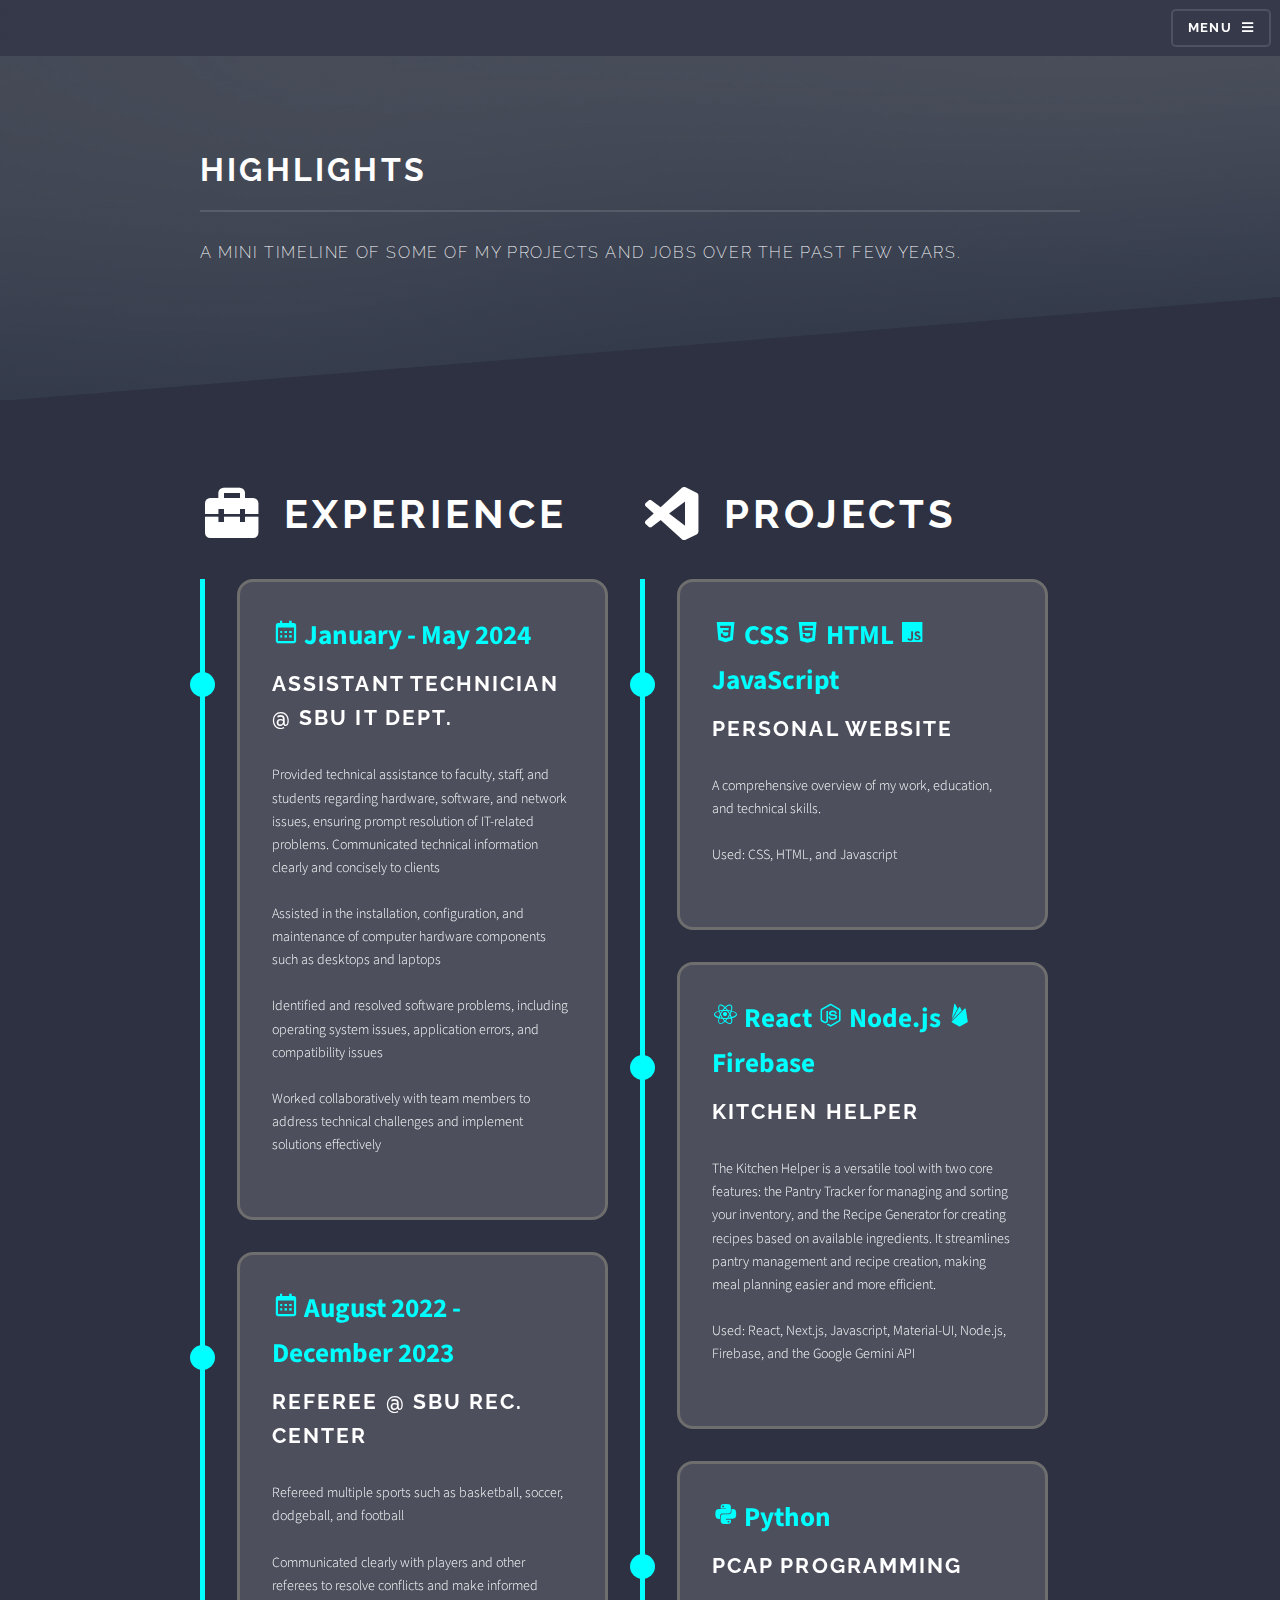
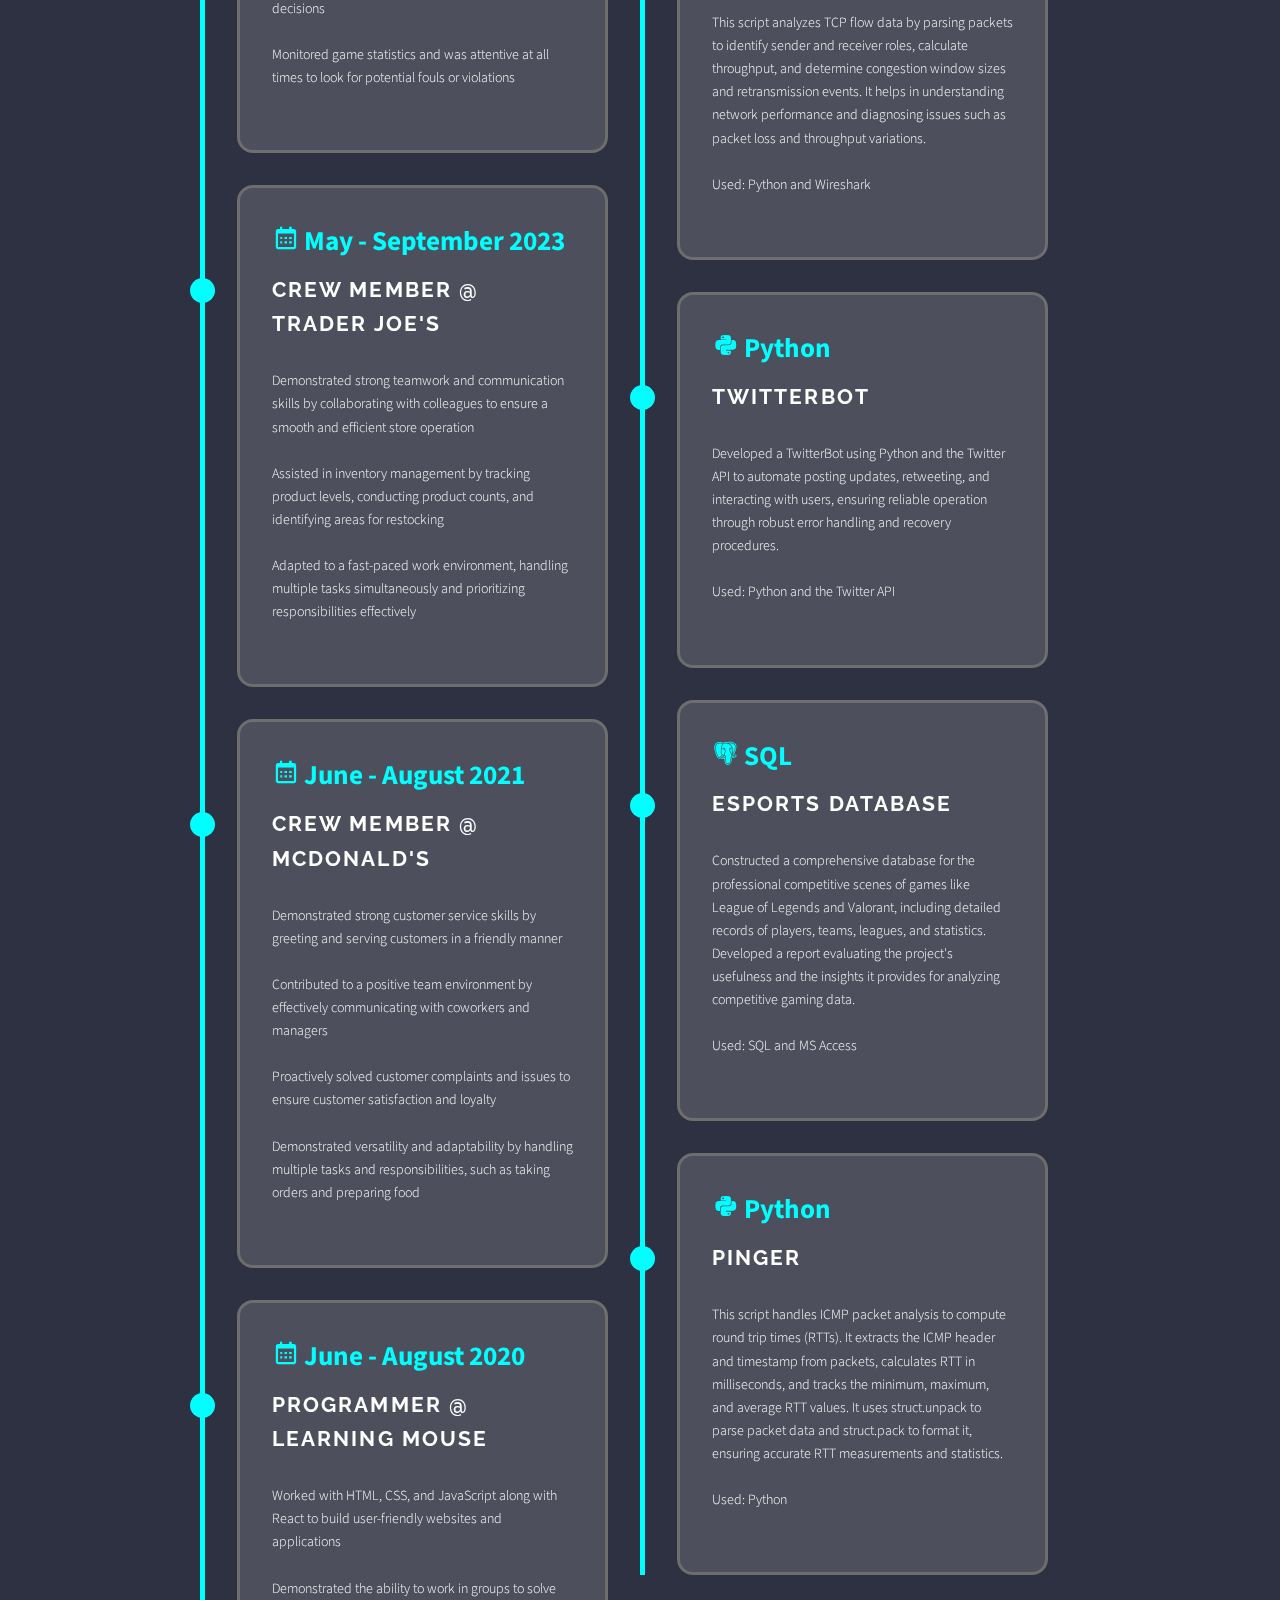
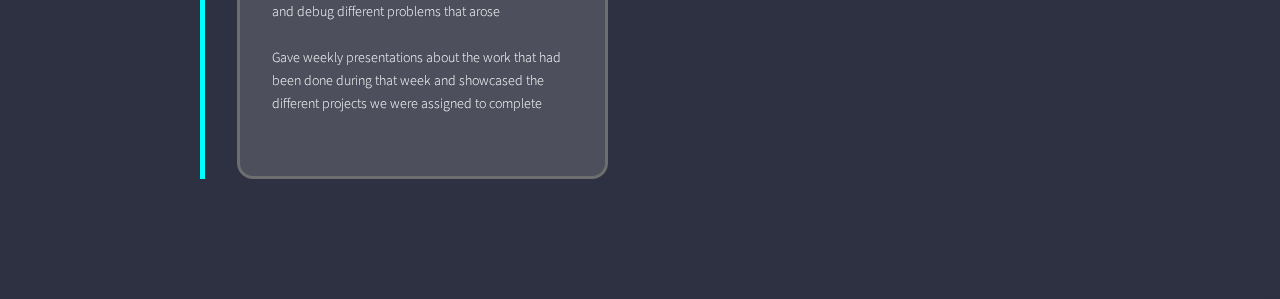
==== highlights.html @ bd6523e5 "first commit" ====
<!DOCTYPE HTML>

<html>
	<head>
		<title>Kevin Elshemy's Portfolio</title>
		<meta charset="utf-8" />
		<meta name="viewport" content="width=device-width, initial-scale=1, user-scalable=no" />
		<link rel="stylesheet" href="assets/css/main.css" />
		<link rel="stylesheet" href="https://unpkg.com/boxicons/css/boxicons.min.css">
		<noscript><link rel="stylesheet" href="assets/css/noscript.css" /></noscript>
	</head>
	<body class="is-preload">

		<!-- Page Wrapper -->
			<div id="page-wrapper">

				<!-- Header -->
					<header id="header">
						<nav>
							<a href="#menu">Menu</a>
						</nav>
					</header>

				<!-- Menu -->
					<nav id="menu">
						<div class="inner">
							<h2>Menu</h2>
							<ul class="links">
								<li><a href="index.html">Home</a></li>
								<li><a href="highlights.html">Highlights</a></li>
								<li><a href="skills.html">Skills</a></li>
							</ul>
							<a href="#" class="close">Close</a>
						</div>
					</nav>

				<!-- Wrapper -->
					<section id="wrapper">
						<header>
							<div class="inner">
								<h2>Highlights</h2>
								<p>A mini timeline of some of my projects and jobs over the past few years.</p>
							</div>
						</header>

						<!-- Content -->
							<div class="wrapper">
								<div class="inner">
									<div class = "timeline-row">
										<div class = "timeline-col">
											<h2 class = "heading">
												<i class = 'bx bxs-briefcase-alt-2'></i>
												Experience
											</h2>
											<div class = "timeline-box">
												<div class = "content-box">
													<div class = "date">
														<i class = 'bx bx-calendar'></i>
															January - May 2024
													</div>
													<h3>Assistant Technician @ SBU IT Dept.</h3>
													<p>Provided technical assistance to faculty, staff, and students regarding hardware, software, and network issues, ensuring prompt resolution of IT-related problems. Communicated technical information clearly and concisely to clients<br><br>
														Assisted in the installation, configuration, and maintenance of computer hardware components such as desktops and laptops<br><br>
														Identified and resolved software problems, including operating system issues, application errors, and compatibility issues<br><br>
														Worked collaboratively with team members to address technical challenges and implement solutions effectively<br>
													</p>
												</div>
												<div class = "content-box">
													<div class = "date">
														<i class = 'bx bx-calendar'></i>
															August 2022 - December 2023
													</div>
													<h3>Referee @ SBU Rec. Center</h3>
													<p>Refereed multiple sports such as basketball, soccer, dodgeball, and football<br><br>
														Communicated clearly with players and other referees to resolve conflicts and make informed decisions<br><br>
														Monitored game statistics and was attentive at all times to look for potential fouls or violations<br>
													</p>
												</div>
												<div class = "content-box">
													<div class = "date">
														<i class = 'bx bx-calendar'></i>
															May - September 2023
													</div>
													<h3>Crew Member @ Trader Joe's</h3>
													<p>Demonstrated strong teamwork and communication skills by collaborating with colleagues to ensure a smooth and efficient store operation<br><br>
														Assisted in inventory management by tracking product levels, conducting product counts, and identifying areas for restocking<br><br>
														Adapted to a fast-paced work environment, handling multiple tasks simultaneously and prioritizing responsibilities effectively<br>
													</p>
												</div>
												<div class = "content-box">
													<div class = "date">
														<i class = 'bx bx-calendar'></i>
															June - August 2021
													</div>
													<h3>Crew Member @ McDonald's</h3>
													<p>Demonstrated strong customer service skills by greeting and serving customers in a friendly manner<br><br>
														Contributed to a positive team environment by effectively communicating with coworkers and managers<br><br>
														Proactively solved customer complaints and issues to ensure customer satisfaction and loyalty<br><br>
														Demonstrated versatility and adaptability by handling multiple tasks and responsibilities, such as taking orders and preparing food<br>
													</p>
												</div>
												<div class = "content-box">
													<div class = "date">
														<i class = 'bx bx-calendar'></i>
															June - August 2020
													</div>
													<h3>Programmer @ Learning Mouse </h3>
													<p>Worked with HTML, CSS, and JavaScript along with React to build user-friendly websites and applications<br><br>
														Demonstrated the ability to work in groups to solve and debug different problems that arose<br><br>
														Gave weekly presentations about the work that had been done during that week and showcased the different projects we were assigned to complete <br>
													</p>
												</div>
											</div>
										</div>
										<div class = "timeline-col">
											<h2 class = "heading">
												<i class='bx bxl-visual-studio'></i>
												Projects
											</h2>
											<div class = "timeline-box">
												<div class = "content-box">
													<div class = "language">
														<i class='bx bxl-css3'></i>
															CSS
															<i class='bx bxl-html5' ></i>
															HTML
															<i class='bx bxl-javascript' ></i>
															JavaScript
													</div>
													<h3>Personal Website</h3>
													<p>
													A comprehensive overview of my work, education, and technical skills. <br><br>
														Used: CSS, HTML, and Javascript
													</p>
												</div>
												<div class = "content-box">
													<div class = "language">
														<i class='bx bxl-react' ></i>
															React
															<i class='bx bxl-nodejs' ></i>
															Node.js
															<i class='bx bxl-firebase' ></i>
															Firebase
													</div>
													<h3>Kitchen Helper</h3>
													<p>
														The Kitchen Helper is a versatile tool with two core features: the Pantry Tracker for managing and sorting your inventory, and the Recipe Generator for creating recipes based on available ingredients. It streamlines pantry management and recipe creation, making meal planning easier and more efficient. <br><br>
														Used: React, Next.js, Javascript, Material-UI, Node.js, Firebase, and the Google Gemini API
													</p>
												</div>
												<div class = "content-box">
													<div class = "language">
														<i class='bx bxl-python'></i>
														Python
													</div>
													<h3>PCAP Programming</h3>
													<p>
														This script analyzes TCP flow data by parsing packets to identify sender and receiver roles, calculate throughput, and determine congestion window sizes and retransmission events. It helps in understanding network performance and diagnosing issues such as packet loss and throughput variations. <br><br>
														Used: Python and Wireshark
													</p>
												</div>
												<div class = "content-box">
													<div class = "language">
														<i class='bx bxl-python'></i>
														Python
													</div>
													<h3>TwitterBot</h3>
													<p>
														Developed a TwitterBot using Python and the Twitter API to automate posting updates, retweeting, and interacting with users, ensuring reliable operation through robust error handling and recovery procedures. <br><br>
														Used: Python and the Twitter API
													</p>
												</div>
												<div class = "content-box">
													<div class = "language">
														<i class='bx bxl-postgresql'></i>
															SQL
													</div>
													<h3>eSports Database</h3>
													<p>
														Constructed a comprehensive database for the professional competitive scenes of games like League of Legends and Valorant, including detailed records of players, teams, leagues, and statistics. Developed a report evaluating the project's usefulness and the insights it provides for analyzing competitive gaming data.<br><br>
														Used: SQL and MS Access
													</p>
												</div>
												<div class = "content-box">
													<div class = "language">
														<i class='bx bxl-python'></i>
															Python
													</div>
													<h3>Pinger</h3>
													<p>
														This script handles ICMP packet analysis to compute round trip times (RTTs). It extracts the ICMP header and timestamp from packets, calculates RTT in milliseconds, and tracks the minimum, maximum, and average RTT values. It uses struct.unpack to parse packet data and struct.pack to format it, ensuring accurate RTT measurements and statistics.<br><br>
														Used: Python 
													</p>
												</div>
											</div>
										</div>
									</div>

		<!-- Scripts -->
			<script src="assets/js/jquery.min.js"></script>
			<script src="assets/js/jquery.scrollex.min.js"></script>
			<script src="assets/js/browser.min.js"></script>
			<script src="assets/js/breakpoints.min.js"></script>
			<script src="assets/js/util.js"></script>
			<script src="assets/js/main.js"></script>

	</body>
</html>
---- assets/css/main.css ----
@import url(fontawesome-all.min.css);
@import url("https://fonts.googleapis.com/css?family=Raleway:200,700|Source+Sans+Pro:300,600,300italic,600italic");

html, body, div, span, applet, object,
iframe, h1, h2, h3, h4, h5, h6, p, blockquote,
pre, a, abbr, acronym, address, big, cite,
code, del, dfn, em, img, ins, kbd, q, s, samp,
small, strike, strong, sub, sup, tt, var, b,
u, i, center, dl, dt, dd, ol, ul, li, fieldset,
form, label, legend, table, caption, tbody,
tfoot, thead, tr, th, td, article, aside,
canvas, details, embed, figure, figcaption,
footer, header, hgroup, menu, nav, output, ruby,
section, summary, time, mark, audio, video {
	margin: 0;
	padding: 0;
	border: 0;
	font-size: 100%;
	font: inherit;
	vertical-align: baseline;}

article, aside, details, figcaption, figure,
footer, header, hgroup, menu, nav, section {
	display: block;}

body {
	line-height: 1;
}

        /* Basic styling for the page */
        body {
            font-family: Arial, sans-serif;
            margin: 0;
            padding: 0;
            background-color: #f0f0f0;
        }
    
        #header {
            padding: 20px;
            background-color: #333;
            color: #fff;
            text-align: center;
        }
    
        /* Skill circle container */
        .skill-container {
            display: flex;
            justify-content: center;
            align-items: center;
            flex-wrap: wrap;
            padding: 20px;
        }
    
        /* Skill circle */
        .skill {
            position: relative;
            width: 200px;
            height: 200px;
            border-radius: 50%;
            background-color: #fff; 
            box-shadow: 0 4px 8px rgba(0, 0, 0, 0.1);
            margin: 20px;
            text-align: center;
            cursor: pointer;
            overflow: hidden; 
            transition: transform 0.3s ease, box-shadow 0.3s ease;
            z-index: 2;
        }
    
        /* Image in the middle of the circle */
        .skill img {
            width: 100px;
            height: 100px;
            margin-top: 40px;
            border-radius: 50%;
            transition: transform 0.3s ease;
            z-index: 3;
            position: relative;
        }
    
        /* Skill name below the image */
        .skill-name {
            position: absolute;
            bottom: 10px;
            left: 50%;
            transform: translateX(-50%);
            font-size: 18px;
            font-weight: bold;
            color: #333;
            z-index: 3; 
        }
    
        /* Progress bar around the circle */
        .skill::before {
            content: '';
            position: absolute;
            top: 0;
            left: 0;
            width: 100%;
            height: 100%;
            border-radius: 50%;
            border: 5px solid transparent;
            box-sizing: border-box;
            transition: border-color 0.3s ease, border-width 0.3s ease;
            z-index: 1;
            background: conic-gradient(
                transparent 0%,
                transparent 100%
            );
        }
    
        /* On hover, animate the proficiency level and breathing effect */
        .skill:hover {
            transform: scale(1.1);
            box-shadow: 0 8px 16px rgba(0, 0, 0, 0.2);
            animation: breathe 1.5s infinite;
        }
    
        /* Breathing animation */
        @keyframes breathe {
            0% {
                transform: scale(1.1);
            }
            50% {
                transform: scale(1.05);
            }
            100% {
                transform: scale(1.1);
            }
        }
    
        /* On hover, animate the proficiency level */
        .skill:hover::before {
            animation: progressAnimation 2s forwards;
        }
    
        /* Progress bar animation */
        @keyframes progressAnimation {
            from {
                border-width: 5px;
                background: conic-gradient(
                    transparent 0%,
                    transparent 0%
                );
            }
            to {
                border-width: 5px;
                background: inherit;
            }
        }
    
        /* Progress bar levels */
        .skill[data-level="70"]::before {
            border-color: #ff4500;
        }
    
        .skill[data-level="80"]::before {
            border-color: #00bfff;
        }
    
        .skill[data-level="90"]::before {
            border-color: #ffd700;
        }

        /* Ensure heading starts on a new line */
        h3.major {
            display: block;
            margin-top: 40px; /* Adjust spacing as needed */
            margin-bottom: 20px;
        }

.timeline-row{
	display: grid;
	grid-template-columns: repeat(auto-fit, minmax(300px, 1fr));
}
.heading {
	font-size: 2.5rem;
	margin: 2rem 0;
	display: flex;
	align-items: center;
	gap: 1rem;
}
.heading i {
	font-size: 4rem;
}
.content-box {
	display: flex;
	flex-direction: column;
	gap: 0.5rem;
	padding: 2rem;
	margin: 0 2rem;
	background-color: rgba(255, 255, 255, 0.15);
	backdrop-filter: blur(20px);
	border: 3px solid rgb(110, 110, 110);
	border-radius: 1rem;
	font-size: 14px;
	transition: 0.4s ease;
	cursor: pointer;
}
.content-box:hover {
	box-shadow: 0 0 25px rgb(0, 255, 255);
	border: 3px solid rgb(0, 255, 255);
}
.timeline-box {
	display: flex;
	flex-direction: column;
	gap: 2rem;
	border-left: 5px solid rgb(0, 255, 255);
}
.content-box h3 {
	font-size: 1.3rem;
}
.date {
	font-size: 1.7rem;
	color: rgb(0, 255, 255);
	font-weight: 700;
}
.content-box:before {
	position: absolute;
	content: '';
	width: 25px;
	height: 25px;
	background-color: rgb(0, 255, 255);
	border-radius: 50%;
	left: -50px;
	top: 90px;
}
.language {
	font-size: 1.7rem;
	color: rgb(0, 255, 255);
	font-weight: 700;
}

/* General styling for the article */
.hover-effect-article {
	position: relative;
	padding: 15px;
	border-radius: 12px;
	overflow: hidden;
	background-color: #333; /* Adjust based on your design */
	transition: background-color 0.3s ease-in-out;
  }
  
  /* Glow effect */
  .hover-effect-article::before {
	content: "";
	position: absolute;
	top: -2px;
	left: -2px;
	width: calc(100% + 4px);
	height: calc(100% + 4px);
	background: linear-gradient(
	  45deg,
	  #FF0000, #FF7300, #FFFB00, #48FF00,
	  #00FFD5, #002BFF, #FF00C8, #FF0000
	);
	background-size: 600%;
	filter: blur(8px);
	z-index: -1;
	opacity: 0;
	transition: opacity 0.3s ease-in-out;
	border-radius: 12px;
	animation: glowing 20s linear infinite;
  }
  
  @keyframes glowing {
	0% {background-position: 0 0;}
	50% {background-position: 400% 0;}
	100% {background-position: 0 0;}
  }
  
  /* Hover effect */
  .hover-effect-article:hover::before {
	opacity: 1;
  }
  
  .hover-effect-article:hover {
	background-color: #222; /* Optional: change background on hover */
  }
  

ol, ul {
	list-style: none;
}

blockquote, q {
	quotes: none;
}

	blockquote:before, blockquote:after, q:before, q:after {
		content: '';
		content: none;
	}

table {
	border-collapse: collapse;
	border-spacing: 0;
}

body {
	-webkit-text-size-adjust: none;
}

mark {
	background-color: transparent;
	color: inherit;
}

input::-moz-focus-inner {
	border: 0;
	padding: 0;
}

input, select, textarea {
	-moz-appearance: none;
	-webkit-appearance: none;
	-ms-appearance: none;
	appearance: none;
}

/* Basic */

	@-ms-viewport {
		width: device-width;
	}

	body {
		-ms-overflow-style: scrollbar;
	}

	@media screen and (max-width: 480px) {

		html, body {
			min-width: 320px;
		}

	}

	html {
		box-sizing: border-box;
	}

	*, *:before, *:after {
		box-sizing: inherit;
	}

	body {
		background-color: #2e3141;
		background-image: linear-gradient(to top, rgba(46, 49, 65, 0.8), rgba(46, 49, 65, 0.8)), url("../../images/bg.jpg");
		background-size: auto,
 cover;
		background-attachment: fixed,
 fixed;
		background-position: center,
 center;
	}

		body.is-preload *, body.is-preload *:before, body.is-preload *:after {
			-moz-animation: none !important;
			-webkit-animation: none !important;
			-ms-animation: none !important;
			animation: none !important;
			-moz-transition: none !important;
			-webkit-transition: none !important;
			-ms-transition: none !important;
			transition: none !important;
		}

/* Type */

	body, input, select, textarea {
		color: #ffffff;
		font-family: "Source Sans Pro", Helvetica, sans-serif;
		font-size: 16.5pt;
		font-weight: 300;
		line-height: 1.65;
	}

		@media screen and (max-width: 1680px) {

			body, input, select, textarea {
				font-size: 13pt;
			}

		}

		@media screen and (max-width: 1280px) {

			body, input, select, textarea {
				font-size: 12pt;
			}

		}

		@media screen and (max-width: 980px) {

			body, input, select, textarea {
				font-size: 12pt;
			}

		}

		@media screen and (max-width: 736px) {

			body, input, select, textarea {
				font-size: 12pt;
			}

		}

		@media screen and (max-width: 480px) {

			body, input, select, textarea {
				font-size: 12pt;
			}

		}

	a {
		-moz-transition: color 0.2s ease-in-out, border-bottom-color 0.2s ease-in-out;
		-webkit-transition: color 0.2s ease-in-out, border-bottom-color 0.2s ease-in-out;
		-ms-transition: color 0.2s ease-in-out, border-bottom-color 0.2s ease-in-out;
		transition: color 0.2s ease-in-out, border-bottom-color 0.2s ease-in-out;
		border-bottom: dotted 1px rgba(255, 255, 255, 0.35);
		color: #ffffff;
		text-decoration: none;
	}

		a:hover {
			border-bottom-color: transparent;
			color: #ffffff !important;
		}

		a.special:not(.button) {
			text-decoration: none;
			border-bottom: 0;
			display: block;
			font-family: Raleway, Helvetica, sans-serif;
			font-size: 0.8em;
			font-weight: 700;
			letter-spacing: 0.1em;
			margin: 0 0 2em 0;
			text-transform: uppercase;
		}

			a.special:not(.button):before {
				-moz-osx-font-smoothing: grayscale;
				-webkit-font-smoothing: antialiased;
				display: inline-block;
				font-style: normal;
				font-variant: normal;
				text-rendering: auto;
				line-height: 1;
				text-transform: none !important;
				font-family: 'Font Awesome 5 Free';
				font-weight: 900;
			}

			a.special:not(.button):before {
				-moz-transition: background-color 0.2s ease-in-out;
				-webkit-transition: background-color 0.2s ease-in-out;
				-ms-transition: background-color 0.2s ease-in-out;
				transition: background-color 0.2s ease-in-out;
				border-radius: 100%;
				border: solid 2px rgba(255, 255, 255, 0.125);
				content: '\f105';
				display: inline-block;
				font-size: 1.25em;
				height: 2em;
				line-height: 1.75em;
				margin-right: 0.85em;
				text-align: center;
				text-indent: 0.15em;
				vertical-align: middle;
				width: 2em;
			}

			a.special:not(.button):hover:before {
				background-color: rgba(255, 255, 255, 0.025);
			}

			a.special:not(.button):active:before {
				background-color: rgba(255, 255, 255, 0.075);
			}

	strong, b {
		color: #ffffff;
		font-weight: 600;
	}

	em, i {
		font-style: italic;
	}

	p {
		margin: 0 0 2em 0;
	}

	h1, h2, h3, h4, h5, h6 {
		color: #ffffff;
		font-family: Raleway, Helvetica, sans-serif;
		font-weight: 700;
		letter-spacing: 0.1em;
		margin: 0 0 1em 0;
		text-transform: uppercase;
	}

		h1 a, h2 a, h3 a, h4 a, h5 a, h6 a {
			color: inherit;
			text-decoration: none;
			border-bottom: 0;
		}

		h1 span, h2 span, h3 span, h4 span, h5 span, h6 span {
			font-weight: 200;
		}

		h1.major, h2.major, h3.major, h4.major, h5.major, h6.major {
			padding-bottom: 1em;
			border-bottom: solid 2px rgba(255, 255, 255, 0.125);
		}

	h2 {
		font-size: 1.2em;
	}

	h3 {
		font-size: 0.9em;
	}

	h4 {
		font-size: 0.7em;
	}

	h5 {
		font-size: 0.7em;
	}

	h6 {
		font-size: 0.7em;
	}

	@media screen and (max-width: 736px) {

		h2 {
			font-size: 1em;
		}

		h3 {
			font-size: 0.8em;
		}

	}

	sub {
		font-size: 0.8em;
		position: relative;
		top: 0.5em;
	}

	sup {
		font-size: 0.8em;
		position: relative;
		top: -0.5em;
	}

	blockquote {
		border-left: solid 4px rgba(255, 255, 255, 0.125);
		font-style: italic;
		margin: 0 0 2em 0;
		padding: 0.5em 0 0.5em 2em;
	}

	code {
		background: rgba(255, 255, 255, 0.025);
		border-radius: 5px;
		border: solid 2px rgba(255, 255, 255, 0.125);
		font-family: "Courier New", monospace;
		font-size: 0.9em;
		margin: 0 0.25em;
		padding: 0.25em 0.65em;
	}

	pre {
		-webkit-overflow-scrolling: touch;
		font-family: "Courier New", monospace;
		font-size: 0.9em;
		margin: 0 0 2em 0;
	}

		pre code {
			display: block;
			line-height: 1.75em;
			padding: 1em 1.5em;
			overflow-x: auto;
		}

	hr {
		border: 0;
		border-bottom: solid 2px rgba(255, 255, 255, 0.125);
		margin: 2.5em 0;
	}

		hr.major {
			margin: 4em 0;
		}

	.align-left {
		text-align: left;
	}

	.align-center {
		text-align: center;
	}

	.align-right {
		text-align: right;
	}

/* Row */

	.row {
		display: flex;
		flex-wrap: wrap;
		box-sizing: border-box;
		align-items: stretch;
	}

		.row > * {
			box-sizing: border-box;
		}

		.row.gtr-uniform > * > :last-child {
			margin-bottom: 0;
		}

		.row.aln-left {
			justify-content: flex-start;
		}

		.row.aln-center {
			justify-content: center;
		}

		.row.aln-right {
			justify-content: flex-end;
		}

		.row.aln-top {
			align-items: flex-start;
		}

		.row.aln-middle {
			align-items: center;
		}

		.row.aln-bottom {
			align-items: flex-end;
		}

		.row > .imp {
			order: -1;
		}

		.row > .col-1 {
			width: 8.33333%;
		}

		.row > .off-1 {
			margin-left: 8.33333%;
		}

		.row > .col-2 {
			width: 16.66667%;
		}

		.row > .off-2 {
			margin-left: 16.66667%;
		}

		.row > .col-3 {
			width: 25%;
		}

		.row > .off-3 {
			margin-left: 25%;
		}

		.row > .col-4 {
			width: 33.33333%;
		}

		.row > .off-4 {
			margin-left: 33.33333%;
		}

		.row > .col-5 {
			width: 41.66667%;
		}

		.row > .off-5 {
			margin-left: 41.66667%;
		}

		.row > .col-6 {
			width: 50%;
		}

		.row > .off-6 {
			margin-left: 50%;
		}

		.row > .col-7 {
			width: 58.33333%;
		}

		.row > .off-7 {
			margin-left: 58.33333%;
		}

		.row > .col-8 {
			width: 66.66667%;
		}

		.row > .off-8 {
			margin-left: 66.66667%;
		}

		.row > .col-9 {
			width: 75%;
		}

		.row > .off-9 {
			margin-left: 75%;
		}

		.row > .col-10 {
			width: 83.33333%;
		}

		.row > .off-10 {
			margin-left: 83.33333%;
		}

		.row > .col-11 {
			width: 91.66667%;
		}

		.row > .off-11 {
			margin-left: 91.66667%;
		}

		.row > .col-12 {
			width: 100%;
		}

		.row > .off-12 {
			margin-left: 100%;
		}

		.row.gtr-0 {
			margin-top: 0;
			margin-left: 0em;
		}

			.row.gtr-0 > * {
				padding: 0 0 0 0em;
			}

			.row.gtr-0.gtr-uniform {
				margin-top: 0em;
			}

				.row.gtr-0.gtr-uniform > * {
					padding-top: 0em;
				}

		.row.gtr-25 {
			margin-top: 0;
			margin-left: -0.4375em;
		}

			.row.gtr-25 > * {
				padding: 0 0 0 0.4375em;
			}

			.row.gtr-25.gtr-uniform {
				margin-top: -0.4375em;
			}

				.row.gtr-25.gtr-uniform > * {
					padding-top: 0.4375em;
				}

		.row.gtr-50 {
			margin-top: 0;
			margin-left: -0.875em;
		}

			.row.gtr-50 > * {
				padding: 0 0 0 0.875em;
			}

			.row.gtr-50.gtr-uniform {
				margin-top: -0.875em;
			}

				.row.gtr-50.gtr-uniform > * {
					padding-top: 0.875em;
				}

		.row {
			margin-top: 0;
			margin-left: -1.75em;
		}

			.row > * {
				padding: 0 0 0 1.75em;
			}

			.row.gtr-uniform {
				margin-top: -1.75em;
			}

				.row.gtr-uniform > * {
					padding-top: 1.75em;
				}

		.row.gtr-150 {
			margin-top: 0;
			margin-left: -2.625em;
		}

			.row.gtr-150 > * {
				padding: 0 0 0 2.625em;
			}

			.row.gtr-150.gtr-uniform {
				margin-top: -2.625em;
			}

				.row.gtr-150.gtr-uniform > * {
					padding-top: 2.625em;
				}

		.row.gtr-200 {
			margin-top: 0;
			margin-left: -3.5em;
		}

			.row.gtr-200 > * {
				padding: 0 0 0 3.5em;
			}

			.row.gtr-200.gtr-uniform {
				margin-top: -3.5em;
			}

				.row.gtr-200.gtr-uniform > * {
					padding-top: 3.5em;
				}

		@media screen and (max-width: 1680px) {

			.row {
				display: flex;
				flex-wrap: wrap;
				box-sizing: border-box;
				align-items: stretch;
			}

				.row > * {
					box-sizing: border-box;
				}

				.row.gtr-uniform > * > :last-child {
					margin-bottom: 0;
				}

				.row.aln-left {
					justify-content: flex-start;
				}

				.row.aln-center {
					justify-content: center;
				}

				.row.aln-right {
					justify-content: flex-end;
				}

				.row.aln-top {
					align-items: flex-start;
				}

				.row.aln-middle {
					align-items: center;
				}

				.row.aln-bottom {
					align-items: flex-end;
				}

				.row > .imp-xlarge {
					order: -1;
				}

				.row > .col-1-xlarge {
					width: 8.33333%;
				}

				.row > .off-1-xlarge {
					margin-left: 8.33333%;
				}

				.row > .col-2-xlarge {
					width: 16.66667%;
				}

				.row > .off-2-xlarge {
					margin-left: 16.66667%;
				}

				.row > .col-3-xlarge {
					width: 25%;
				}

				.row > .off-3-xlarge {
					margin-left: 25%;
				}

				.row > .col-4-xlarge {
					width: 33.33333%;
				}

				.row > .off-4-xlarge {
					margin-left: 33.33333%;
				}

				.row > .col-5-xlarge {
					width: 41.66667%;
				}

				.row > .off-5-xlarge {
					margin-left: 41.66667%;
				}

				.row > .col-6-xlarge {
					width: 50%;
				}

				.row > .off-6-xlarge {
					margin-left: 50%;
				}

				.row > .col-7-xlarge {
					width: 58.33333%;
				}

				.row > .off-7-xlarge {
					margin-left: 58.33333%;
				}

				.row > .col-8-xlarge {
					width: 66.66667%;
				}

				.row > .off-8-xlarge {
					margin-left: 66.66667%;
				}

				.row > .col-9-xlarge {
					width: 75%;
				}

				.row > .off-9-xlarge {
					margin-left: 75%;
				}

				.row > .col-10-xlarge {
					width: 83.33333%;
				}

				.row > .off-10-xlarge {
					margin-left: 83.33333%;
				}

				.row > .col-11-xlarge {
					width: 91.66667%;
				}

				.row > .off-11-xlarge {
					margin-left: 91.66667%;
				}

				.row > .col-12-xlarge {
					width: 100%;
				}

				.row > .off-12-xlarge {
					margin-left: 100%;
				}

				.row.gtr-0 {
					margin-top: 0;
					margin-left: 0em;
				}

					.row.gtr-0 > * {
						padding: 0 0 0 0em;
					}

					.row.gtr-0.gtr-uniform {
						margin-top: 0em;
					}

						.row.gtr-0.gtr-uniform > * {
							padding-top: 0em;
						}

				.row.gtr-25 {
					margin-top: 0;
					margin-left: -0.4375em;
				}

					.row.gtr-25 > * {
						padding: 0 0 0 0.4375em;
					}

					.row.gtr-25.gtr-uniform {
						margin-top: -0.4375em;
					}

						.row.gtr-25.gtr-uniform > * {
							padding-top: 0.4375em;
						}

				.row.gtr-50 {
					margin-top: 0;
					margin-left: -0.875em;
				}

					.row.gtr-50 > * {
						padding: 0 0 0 0.875em;
					}

					.row.gtr-50.gtr-uniform {
						margin-top: -0.875em;
					}

						.row.gtr-50.gtr-uniform > * {
							padding-top: 0.875em;
						}

				.row {
					margin-top: 0;
					margin-left: -1.75em;
				}

					.row > * {
						padding: 0 0 0 1.75em;
					}

					.row.gtr-uniform {
						margin-top: -1.75em;
					}

						.row.gtr-uniform > * {
							padding-top: 1.75em;
						}

				.row.gtr-150 {
					margin-top: 0;
					margin-left: -2.625em;
				}

					.row.gtr-150 > * {
						padding: 0 0 0 2.625em;
					}

					.row.gtr-150.gtr-uniform {
						margin-top: -2.625em;
					}

						.row.gtr-150.gtr-uniform > * {
							padding-top: 2.625em;
						}

				.row.gtr-200 {
					margin-top: 0;
					margin-left: -3.5em;
				}

					.row.gtr-200 > * {
						padding: 0 0 0 3.5em;
					}

					.row.gtr-200.gtr-uniform {
						margin-top: -3.5em;
					}

						.row.gtr-200.gtr-uniform > * {
							padding-top: 3.5em;
						}

		}

		@media screen and (max-width: 1280px) {

			.row {
				display: flex;
				flex-wrap: wrap;
				box-sizing: border-box;
				align-items: stretch;
			}

				.row > * {
					box-sizing: border-box;
				}

				.row.gtr-uniform > * > :last-child {
					margin-bottom: 0;
				}

				.row.aln-left {
					justify-content: flex-start;
				}

				.row.aln-center {
					justify-content: center;
				}

				.row.aln-right {
					justify-content: flex-end;
				}

				.row.aln-top {
					align-items: flex-start;
				}

				.row.aln-middle {
					align-items: center;
				}

				.row.aln-bottom {
					align-items: flex-end;
				}

				.row > .imp-large {
					order: -1;
				}

				.row > .col-1-large {
					width: 8.33333%;
				}

				.row > .off-1-large {
					margin-left: 8.33333%;
				}

				.row > .col-2-large {
					width: 16.66667%;
				}

				.row > .off-2-large {
					margin-left: 16.66667%;
				}

				.row > .col-3-large {
					width: 25%;
				}

				.row > .off-3-large {
					margin-left: 25%;
				}

				.row > .col-4-large {
					width: 33.33333%;
				}

				.row > .off-4-large {
					margin-left: 33.33333%;
				}

				.row > .col-5-large {
					width: 41.66667%;
				}

				.row > .off-5-large {
					margin-left: 41.66667%;
				}

				.row > .col-6-large {
					width: 50%;
				}

				.row > .off-6-large {
					margin-left: 50%;
				}

				.row > .col-7-large {
					width: 58.33333%;
				}

				.row > .off-7-large {
					margin-left: 58.33333%;
				}

				.row > .col-8-large {
					width: 66.66667%;
				}

				.row > .off-8-large {
					margin-left: 66.66667%;
				}

				.row > .col-9-large {
					width: 75%;
				}

				.row > .off-9-large {
					margin-left: 75%;
				}

				.row > .col-10-large {
					width: 83.33333%;
				}

				.row > .off-10-large {
					margin-left: 83.33333%;
				}

				.row > .col-11-large {
					width: 91.66667%;
				}

				.row > .off-11-large {
					margin-left: 91.66667%;
				}

				.row > .col-12-large {
					width: 100%;
				}

				.row > .off-12-large {
					margin-left: 100%;
				}

				.row.gtr-0 {
					margin-top: 0;
					margin-left: 0em;
				}

					.row.gtr-0 > * {
						padding: 0 0 0 0em;
					}

					.row.gtr-0.gtr-uniform {
						margin-top: 0em;
					}

						.row.gtr-0.gtr-uniform > * {
							padding-top: 0em;
						}

				.row.gtr-25 {
					margin-top: 0;
					margin-left: -0.4375em;
				}

					.row.gtr-25 > * {
						padding: 0 0 0 0.4375em;
					}

					.row.gtr-25.gtr-uniform {
						margin-top: -0.4375em;
					}

						.row.gtr-25.gtr-uniform > * {
							padding-top: 0.4375em;
						}

				.row.gtr-50 {
					margin-top: 0;
					margin-left: -0.875em;
				}

					.row.gtr-50 > * {
						padding: 0 0 0 0.875em;
					}

					.row.gtr-50.gtr-uniform {
						margin-top: -0.875em;
					}

						.row.gtr-50.gtr-uniform > * {
							padding-top: 0.875em;
						}

				.row {
					margin-top: 0;
					margin-left: -1.75em;
				}

					.row > * {
						padding: 0 0 0 1.75em;
					}

					.row.gtr-uniform {
						margin-top: -1.75em;
					}

						.row.gtr-uniform > * {
							padding-top: 1.75em;
						}

				.row.gtr-150 {
					margin-top: 0;
					margin-left: -2.625em;
				}

					.row.gtr-150 > * {
						padding: 0 0 0 2.625em;
					}

					.row.gtr-150.gtr-uniform {
						margin-top: -2.625em;
					}

						.row.gtr-150.gtr-uniform > * {
							padding-top: 2.625em;
						}

				.row.gtr-200 {
					margin-top: 0;
					margin-left: -3.5em;
				}

					.row.gtr-200 > * {
						padding: 0 0 0 3.5em;
					}

					.row.gtr-200.gtr-uniform {
						margin-top: -3.5em;
					}

						.row.gtr-200.gtr-uniform > * {
							padding-top: 3.5em;
						}

		}

		@media screen and (max-width: 980px) {

			.row {
				display: flex;
				flex-wrap: wrap;
				box-sizing: border-box;
				align-items: stretch;
			}

				.row > * {
					box-sizing: border-box;
				}

				.row.gtr-uniform > * > :last-child {
					margin-bottom: 0;
				}

				.row.aln-left {
					justify-content: flex-start;
				}

				.row.aln-center {
					justify-content: center;
				}

				.row.aln-right {
					justify-content: flex-end;
				}

				.row.aln-top {
					align-items: flex-start;
				}

				.row.aln-middle {
					align-items: center;
				}

				.row.aln-bottom {
					align-items: flex-end;
				}

				.row > .imp-medium {
					order: -1;
				}

				.row > .col-1-medium {
					width: 8.33333%;
				}

				.row > .off-1-medium {
					margin-left: 8.33333%;
				}

				.row > .col-2-medium {
					width: 16.66667%;
				}

				.row > .off-2-medium {
					margin-left: 16.66667%;
				}

				.row > .col-3-medium {
					width: 25%;
				}

				.row > .off-3-medium {
					margin-left: 25%;
				}

				.row > .col-4-medium {
					width: 33.33333%;
				}

				.row > .off-4-medium {
					margin-left: 33.33333%;
				}

				.row > .col-5-medium {
					width: 41.66667%;
				}

				.row > .off-5-medium {
					margin-left: 41.66667%;
				}

				.row > .col-6-medium {
					width: 50%;
				}

				.row > .off-6-medium {
					margin-left: 50%;
				}

				.row > .col-7-medium {
					width: 58.33333%;
				}

				.row > .off-7-medium {
					margin-left: 58.33333%;
				}

				.row > .col-8-medium {
					width: 66.66667%;
				}

				.row > .off-8-medium {
					margin-left: 66.66667%;
				}

				.row > .col-9-medium {
					width: 75%;
				}

				.row > .off-9-medium {
					margin-left: 75%;
				}

				.row > .col-10-medium {
					width: 83.33333%;
				}

				.row > .off-10-medium {
					margin-left: 83.33333%;
				}

				.row > .col-11-medium {
					width: 91.66667%;
				}

				.row > .off-11-medium {
					margin-left: 91.66667%;
				}

				.row > .col-12-medium {
					width: 100%;
				}

				.row > .off-12-medium {
					margin-left: 100%;
				}

				.row.gtr-0 {
					margin-top: 0;
					margin-left: 0em;
				}

					.row.gtr-0 > * {
						padding: 0 0 0 0em;
					}

					.row.gtr-0.gtr-uniform {
						margin-top: 0em;
					}

						.row.gtr-0.gtr-uniform > * {
							padding-top: 0em;
						}

				.row.gtr-25 {
					margin-top: 0;
					margin-left: -0.4375em;
				}

					.row.gtr-25 > * {
						padding: 0 0 0 0.4375em;
					}

					.row.gtr-25.gtr-uniform {
						margin-top: -0.4375em;
					}

						.row.gtr-25.gtr-uniform > * {
							padding-top: 0.4375em;
						}

				.row.gtr-50 {
					margin-top: 0;
					margin-left: -0.875em;
				}

					.row.gtr-50 > * {
						padding: 0 0 0 0.875em;
					}

					.row.gtr-50.gtr-uniform {
						margin-top: -0.875em;
					}

						.row.gtr-50.gtr-uniform > * {
							padding-top: 0.875em;
						}

				.row {
					margin-top: 0;
					margin-left: -1.75em;
				}

					.row > * {
						padding: 0 0 0 1.75em;
					}

					.row.gtr-uniform {
						margin-top: -1.75em;
					}

						.row.gtr-uniform > * {
							padding-top: 1.75em;
						}

				.row.gtr-150 {
					margin-top: 0;
					margin-left: -2.625em;
				}

					.row.gtr-150 > * {
						padding: 0 0 0 2.625em;
					}

					.row.gtr-150.gtr-uniform {
						margin-top: -2.625em;
					}

						.row.gtr-150.gtr-uniform > * {
							padding-top: 2.625em;
						}

				.row.gtr-200 {
					margin-top: 0;
					margin-left: -3.5em;
				}

					.row.gtr-200 > * {
						padding: 0 0 0 3.5em;
					}

					.row.gtr-200.gtr-uniform {
						margin-top: -3.5em;
					}

						.row.gtr-200.gtr-uniform > * {
							padding-top: 3.5em;
						}

		}

		@media screen and (max-width: 736px) {

			.row {
				display: flex;
				flex-wrap: wrap;
				box-sizing: border-box;
				align-items: stretch;
			}

				.row > * {
					box-sizing: border-box;
				}

				.row.gtr-uniform > * > :last-child {
					margin-bottom: 0;
				}

				.row.aln-left {
					justify-content: flex-start;
				}

				.row.aln-center {
					justify-content: center;
				}

				.row.aln-right {
					justify-content: flex-end;
				}

				.row.aln-top {
					align-items: flex-start;
				}

				.row.aln-middle {
					align-items: center;
				}

				.row.aln-bottom {
					align-items: flex-end;
				}

				.row > .imp-small {
					order: -1;
				}

				.row > .col-1-small {
					width: 8.33333%;
				}

				.row > .off-1-small {
					margin-left: 8.33333%;
				}

				.row > .col-2-small {
					width: 16.66667%;
				}

				.row > .off-2-small {
					margin-left: 16.66667%;
				}

				.row > .col-3-small {
					width: 25%;
				}

				.row > .off-3-small {
					margin-left: 25%;
				}

				.row > .col-4-small {
					width: 33.33333%;
				}

				.row > .off-4-small {
					margin-left: 33.33333%;
				}

				.row > .col-5-small {
					width: 41.66667%;
				}

				.row > .off-5-small {
					margin-left: 41.66667%;
				}

				.row > .col-6-small {
					width: 50%;
				}

				.row > .off-6-small {
					margin-left: 50%;
				}

				.row > .col-7-small {
					width: 58.33333%;
				}

				.row > .off-7-small {
					margin-left: 58.33333%;
				}

				.row > .col-8-small {
					width: 66.66667%;
				}

				.row > .off-8-small {
					margin-left: 66.66667%;
				}

				.row > .col-9-small {
					width: 75%;
				}

				.row > .off-9-small {
					margin-left: 75%;
				}

				.row > .col-10-small {
					width: 83.33333%;
				}

				.row > .off-10-small {
					margin-left: 83.33333%;
				}

				.row > .col-11-small {
					width: 91.66667%;
				}

				.row > .off-11-small {
					margin-left: 91.66667%;
				}

				.row > .col-12-small {
					width: 100%;
				}

				.row > .off-12-small {
					margin-left: 100%;
				}

				.row.gtr-0 {
					margin-top: 0;
					margin-left: 0em;
				}

					.row.gtr-0 > * {
						padding: 0 0 0 0em;
					}

					.row.gtr-0.gtr-uniform {
						margin-top: 0em;
					}

						.row.gtr-0.gtr-uniform > * {
							padding-top: 0em;
						}

				.row.gtr-25 {
					margin-top: 0;
					margin-left: -0.3125em;
				}

					.row.gtr-25 > * {
						padding: 0 0 0 0.3125em;
					}

					.row.gtr-25.gtr-uniform {
						margin-top: -0.3125em;
					}

						.row.gtr-25.gtr-uniform > * {
							padding-top: 0.3125em;
						}

				.row.gtr-50 {
					margin-top: 0;
					margin-left: -0.625em;
				}

					.row.gtr-50 > * {
						padding: 0 0 0 0.625em;
					}

					.row.gtr-50.gtr-uniform {
						margin-top: -0.625em;
					}

						.row.gtr-50.gtr-uniform > * {
							padding-top: 0.625em;
						}

				.row {
					margin-top: 0;
					margin-left: -1.25em;
				}

					.row > * {
						padding: 0 0 0 1.25em;
					}

					.row.gtr-uniform {
						margin-top: -1.25em;
					}

						.row.gtr-uniform > * {
							padding-top: 1.25em;
						}

				.row.gtr-150 {
					margin-top: 0;
					margin-left: -1.875em;
				}

					.row.gtr-150 > * {
						padding: 0 0 0 1.875em;
					}

					.row.gtr-150.gtr-uniform {
						margin-top: -1.875em;
					}

						.row.gtr-150.gtr-uniform > * {
							padding-top: 1.875em;
						}

				.row.gtr-200 {
					margin-top: 0;
					margin-left: -2.5em;
				}

					.row.gtr-200 > * {
						padding: 0 0 0 2.5em;
					}

					.row.gtr-200.gtr-uniform {
						margin-top: -2.5em;
					}

						.row.gtr-200.gtr-uniform > * {
							padding-top: 2.5em;
						}

		}

		@media screen and (max-width: 480px) {

			.row {
				display: flex;
				flex-wrap: wrap;
				box-sizing: border-box;
				align-items: stretch;
			}

				.row > * {
					box-sizing: border-box;
				}

				.row.gtr-uniform > * > :last-child {
					margin-bottom: 0;
				}

				.row.aln-left {
					justify-content: flex-start;
				}

				.row.aln-center {
					justify-content: center;
				}

				.row.aln-right {
					justify-content: flex-end;
				}

				.row.aln-top {
					align-items: flex-start;
				}

				.row.aln-middle {
					align-items: center;
				}

				.row.aln-bottom {
					align-items: flex-end;
				}

				.row > .imp-xsmall {
					order: -1;
				}

				.row > .col-1-xsmall {
					width: 8.33333%;
				}

				.row > .off-1-xsmall {
					margin-left: 8.33333%;
				}

				.row > .col-2-xsmall {
					width: 16.66667%;
				}

				.row > .off-2-xsmall {
					margin-left: 16.66667%;
				}

				.row > .col-3-xsmall {
					width: 25%;
				}

				.row > .off-3-xsmall {
					margin-left: 25%;
				}

				.row > .col-4-xsmall {
					width: 33.33333%;
				}

				.row > .off-4-xsmall {
					margin-left: 33.33333%;
				}

				.row > .col-5-xsmall {
					width: 41.66667%;
				}

				.row > .off-5-xsmall {
					margin-left: 41.66667%;
				}

				.row > .col-6-xsmall {
					width: 50%;
				}

				.row > .off-6-xsmall {
					margin-left: 50%;
				}

				.row > .col-7-xsmall {
					width: 58.33333%;
				}

				.row > .off-7-xsmall {
					margin-left: 58.33333%;
				}

				.row > .col-8-xsmall {
					width: 66.66667%;
				}

				.row > .off-8-xsmall {
					margin-left: 66.66667%;
				}

				.row > .col-9-xsmall {
					width: 75%;
				}

				.row > .off-9-xsmall {
					margin-left: 75%;
				}

				.row > .col-10-xsmall {
					width: 83.33333%;
				}

				.row > .off-10-xsmall {
					margin-left: 83.33333%;
				}

				.row > .col-11-xsmall {
					width: 91.66667%;
				}

				.row > .off-11-xsmall {
					margin-left: 91.66667%;
				}

				.row > .col-12-xsmall {
					width: 100%;
				}

				.row > .off-12-xsmall {
					margin-left: 100%;
				}

				.row.gtr-0 {
					margin-top: 0;
					margin-left: 0em;
				}

					.row.gtr-0 > * {
						padding: 0 0 0 0em;
					}

					.row.gtr-0.gtr-uniform {
						margin-top: 0em;
					}

						.row.gtr-0.gtr-uniform > * {
							padding-top: 0em;
						}

				.row.gtr-25 {
					margin-top: 0;
					margin-left: -0.3125em;
				}

					.row.gtr-25 > * {
						padding: 0 0 0 0.3125em;
					}

					.row.gtr-25.gtr-uniform {
						margin-top: -0.3125em;
					}

						.row.gtr-25.gtr-uniform > * {
							padding-top: 0.3125em;
						}

				.row.gtr-50 {
					margin-top: 0;
					margin-left: -0.625em;
				}

					.row.gtr-50 > * {
						padding: 0 0 0 0.625em;
					}

					.row.gtr-50.gtr-uniform {
						margin-top: -0.625em;
					}

						.row.gtr-50.gtr-uniform > * {
							padding-top: 0.625em;
						}

				.row {
					margin-top: 0;
					margin-left: -1.25em;
				}

					.row > * {
						padding: 0 0 0 1.25em;
					}

					.row.gtr-uniform {
						margin-top: -1.25em;
					}

						.row.gtr-uniform > * {
							padding-top: 1.25em;
						}

				.row.gtr-150 {
					margin-top: 0;
					margin-left: -1.875em;
				}

					.row.gtr-150 > * {
						padding: 0 0 0 1.875em;
					}

					.row.gtr-150.gtr-uniform {
						margin-top: -1.875em;
					}

						.row.gtr-150.gtr-uniform > * {
							padding-top: 1.875em;
						}

				.row.gtr-200 {
					margin-top: 0;
					margin-left: -2.5em;
				}

					.row.gtr-200 > * {
						padding: 0 0 0 2.5em;
					}

					.row.gtr-200.gtr-uniform {
						margin-top: -2.5em;
					}

						.row.gtr-200.gtr-uniform > * {
							padding-top: 2.5em;
						}

		}

		@media screen and (max-width: 360px) {

			.row {
				display: flex;
				flex-wrap: wrap;
				box-sizing: border-box;
				align-items: stretch;
			}

				.row > * {
					box-sizing: border-box;
				}

				.row.gtr-uniform > * > :last-child {
					margin-bottom: 0;
				}

				.row.aln-left {
					justify-content: flex-start;
				}

				.row.aln-center {
					justify-content: center;
				}

				.row.aln-right {
					justify-content: flex-end;
				}

				.row.aln-top {
					align-items: flex-start;
				}

				.row.aln-middle {
					align-items: center;
				}

				.row.aln-bottom {
					align-items: flex-end;
				}

				.row > .imp-xxsmall {
					order: -1;
				}

				.row > .col-1-xxsmall {
					width: 8.33333%;
				}

				.row > .off-1-xxsmall {
					margin-left: 8.33333%;
				}

				.row > .col-2-xxsmall {
					width: 16.66667%;
				}

				.row > .off-2-xxsmall {
					margin-left: 16.66667%;
				}

				.row > .col-3-xxsmall {
					width: 25%;
				}

				.row > .off-3-xxsmall {
					margin-left: 25%;
				}

				.row > .col-4-xxsmall {
					width: 33.33333%;
				}

				.row > .off-4-xxsmall {
					margin-left: 33.33333%;
				}

				.row > .col-5-xxsmall {
					width: 41.66667%;
				}

				.row > .off-5-xxsmall {
					margin-left: 41.66667%;
				}

				.row > .col-6-xxsmall {
					width: 50%;
				}

				.row > .off-6-xxsmall {
					margin-left: 50%;
				}

				.row > .col-7-xxsmall {
					width: 58.33333%;
				}

				.row > .off-7-xxsmall {
					margin-left: 58.33333%;
				}

				.row > .col-8-xxsmall {
					width: 66.66667%;
				}

				.row > .off-8-xxsmall {
					margin-left: 66.66667%;
				}

				.row > .col-9-xxsmall {
					width: 75%;
				}

				.row > .off-9-xxsmall {
					margin-left: 75%;
				}

				.row > .col-10-xxsmall {
					width: 83.33333%;
				}

				.row > .off-10-xxsmall {
					margin-left: 83.33333%;
				}

				.row > .col-11-xxsmall {
					width: 91.66667%;
				}

				.row > .off-11-xxsmall {
					margin-left: 91.66667%;
				}

				.row > .col-12-xxsmall {
					width: 100%;
				}

				.row > .off-12-xxsmall {
					margin-left: 100%;
				}

				.row.gtr-0 {
					margin-top: 0;
					margin-left: 0em;
				}

					.row.gtr-0 > * {
						padding: 0 0 0 0em;
					}

					.row.gtr-0.gtr-uniform {
						margin-top: 0em;
					}

						.row.gtr-0.gtr-uniform > * {
							padding-top: 0em;
						}

				.row.gtr-25 {
					margin-top: 0;
					margin-left: -0.3125em;
				}

					.row.gtr-25 > * {
						padding: 0 0 0 0.3125em;
					}

					.row.gtr-25.gtr-uniform {
						margin-top: -0.3125em;
					}

						.row.gtr-25.gtr-uniform > * {
							padding-top: 0.3125em;
						}

				.row.gtr-50 {
					margin-top: 0;
					margin-left: -0.625em;
				}

					.row.gtr-50 > * {
						padding: 0 0 0 0.625em;
					}

					.row.gtr-50.gtr-uniform {
						margin-top: -0.625em;
					}

						.row.gtr-50.gtr-uniform > * {
							padding-top: 0.625em;
						}

				.row {
					margin-top: 0;
					margin-left: -1.25em;
				}

					.row > * {
						padding: 0 0 0 1.25em;
					}

					.row.gtr-uniform {
						margin-top: -1.25em;
					}

						.row.gtr-uniform > * {
							padding-top: 1.25em;
						}

				.row.gtr-150 {
					margin-top: 0;
					margin-left: -1.875em;
				}

					.row.gtr-150 > * {
						padding: 0 0 0 1.875em;
					}

					.row.gtr-150.gtr-uniform {
						margin-top: -1.875em;
					}

						.row.gtr-150.gtr-uniform > * {
							padding-top: 1.875em;
						}

				.row.gtr-200 {
					margin-top: 0;
					margin-left: -2.5em;
				}

					.row.gtr-200 > * {
						padding: 0 0 0 2.5em;
					}

					.row.gtr-200.gtr-uniform {
						margin-top: -2.5em;
					}

						.row.gtr-200.gtr-uniform > * {
							padding-top: 2.5em;
						}

		}

/* Section/Article */

	section.special, article.special {
		text-align: center;
	}

/* Form */

	form {
		margin: 0 0 2em 0;
	}

		form > :last-child {
			margin-bottom: 0;
		}

		form > .fields {
			display: -moz-flex;
			display: -webkit-flex;
			display: -ms-flex;
			display: flex;
			-moz-flex-wrap: wrap;
			-webkit-flex-wrap: wrap;
			-ms-flex-wrap: wrap;
			flex-wrap: wrap;
			width: calc(100% + 3em);
			margin: -1.5em 0 2em -1.5em;
		}

			form > .fields > .field {
				-moz-flex-grow: 0;
				-webkit-flex-grow: 0;
				-ms-flex-grow: 0;
				flex-grow: 0;
				-moz-flex-shrink: 0;
				-webkit-flex-shrink: 0;
				-ms-flex-shrink: 0;
				flex-shrink: 0;
				padding: 1.5em 0 0 1.5em;
				width: calc(100% - 1.5em);
			}

				form > .fields > .field.half {
					width: calc(50% - 0.75em);
				}

				form > .fields > .field.third {
					width: calc(100%/3 - 0.5em);
				}

				form > .fields > .field.quarter {
					width: calc(25% - 0.375em);
				}

		@media screen and (max-width: 480px) {

			form > .fields {
				width: calc(100% + 3em);
				margin: -1.5em 0 2em -1.5em;
			}

				form > .fields > .field {
					padding: 1.5em 0 0 1.5em;
					width: calc(100% - 1.5em);
				}

					form > .fields > .field.half {
						width: calc(100% - 1.5em);
					}

					form > .fields > .field.third {
						width: calc(100% - 1.5em);
					}

					form > .fields > .field.quarter {
						width: calc(100% - 1.5em);
					}

		}

	label {
		color: #ffffff;
		display: block;
		font-family: Raleway, Helvetica, sans-serif;
		font-size: 0.8em;
		font-weight: 700;
		letter-spacing: 0.1em;
		margin: 0 0 0.7em 0;
		text-transform: uppercase;
	}

	input[type="text"],
	input[type="password"],
	input[type="email"],
	input[type="tel"],
	select,
	textarea {
		-moz-appearance: none;
		-webkit-appearance: none;
		-ms-appearance: none;
		appearance: none;
		background: rgba(255, 255, 255, 0.025);
		border-radius: 5px;
		border: none;
		border: solid 2px rgba(255, 255, 255, 0.125);
		color: inherit;
		display: block;
		outline: 0;
		padding: 0 1em;
		text-decoration: none;
		width: 100%;
	}

		input[type="text"]:invalid,
		input[type="password"]:invalid,
		input[type="email"]:invalid,
		input[type="tel"]:invalid,
		select:invalid,
		textarea:invalid {
			box-shadow: none;
		}

		input[type="text"]:focus,
		input[type="password"]:focus,
		input[type="email"]:focus,
		input[type="tel"]:focus,
		select:focus,
		textarea:focus {
			border-color: #5b6ba6;
		}

	select {
		background-image: url("data:image/svg+xml;charset=utf8,%3Csvg xmlns='http://www.w3.org/2000/svg' width='40' height='40' preserveAspectRatio='none' viewBox='0 0 40 40'%3E%3Cpath d='M9.4,12.3l10.4,10.4l10.4-10.4c0.2-0.2,0.5-0.4,0.9-0.4c0.3,0,0.6,0.1,0.9,0.4l3.3,3.3c0.2,0.2,0.4,0.5,0.4,0.9 c0,0.4-0.1,0.6-0.4,0.9L20.7,31.9c-0.2,0.2-0.5,0.4-0.9,0.4c-0.3,0-0.6-0.1-0.9-0.4L4.3,17.3c-0.2-0.2-0.4-0.5-0.4-0.9 c0-0.4,0.1-0.6,0.4-0.9l3.3-3.3c0.2-0.2,0.5-0.4,0.9-0.4S9.1,12.1,9.4,12.3z' fill='rgba(255, 255, 255, 0.125)' /%3E%3C/svg%3E");
		background-size: 1.25rem;
		background-repeat: no-repeat;
		background-position: calc(100% - 1rem) center;
		height: 2.75em;
		padding-right: 2.75em;
		text-overflow: ellipsis;
	}

		select option {
			color: #ffffff;
			background: #2e3141;
		}

		select:focus::-ms-value {
			background-color: transparent;
		}

		select::-ms-expand {
			display: none;
		}

	input[type="text"],
	input[type="password"],
	input[type="email"],
	select {
		height: 2.75em;
	}

	textarea {
		padding: 0.75em 1em;
	}

	input[type="checkbox"],
	input[type="radio"] {
		-moz-appearance: none;
		-webkit-appearance: none;
		-ms-appearance: none;
		appearance: none;
		display: block;
		float: left;
		margin-right: -2em;
		opacity: 0;
		width: 1em;
		z-index: -1;
	}

		input[type="checkbox"] + label,
		input[type="radio"] + label {
			text-decoration: none;
			color: #ffffff;
			cursor: pointer;
			display: inline-block;
			font-size: 1em;
			font-family: "Source Sans Pro", Helvetica, sans-serif;
			text-transform: none;
			letter-spacing: 0;
			font-weight: 300;
			padding-left: 2.4em;
			padding-right: 0.75em;
			position: relative;
		}

			input[type="checkbox"] + label:before,
			input[type="radio"] + label:before {
				-moz-osx-font-smoothing: grayscale;
				-webkit-font-smoothing: antialiased;
				display: inline-block;
				font-style: normal;
				font-variant: normal;
				text-rendering: auto;
				line-height: 1;
				text-transform: none !important;
				font-family: 'Font Awesome 5 Free';
				font-weight: 900;
			}

			input[type="checkbox"] + label:before,
			input[type="radio"] + label:before {
				background: rgba(255, 255, 255, 0.025);
				border-radius: 5px;
				border: solid 2px rgba(255, 255, 255, 0.125);
				content: '';
				display: inline-block;
				font-size: 0.8em;
				height: 2.0625em;
				left: 0;
				line-height: 2.0625em;
				position: absolute;
				text-align: center;
				top: 0;
				width: 2.0625em;
			}

		input[type="checkbox"]:checked + label:before,
		input[type="radio"]:checked + label:before {
			background: #ffffff;
			border-color: #ffffff;
			content: '\f00c';
			color: #2e3141;
		}

		input[type="checkbox"]:focus + label:before,
		input[type="radio"]:focus + label:before {
			border-color: #4c5c96;
		}

	input[type="checkbox"] + label:before {
		border-radius: 5px;
	}

	input[type="radio"] + label:before {
		border-radius: 100%;
	}

	::-webkit-input-placeholder {
		color: rgba(255, 255, 255, 0.35) !important;
		opacity: 1.0;
	}

	:-moz-placeholder {
		color: rgba(255, 255, 255, 0.35) !important;
		opacity: 1.0;
	}

	::-moz-placeholder {
		color: rgba(255, 255, 255, 0.35) !important;
		opacity: 1.0;
	}

	:-ms-input-placeholder {
		color: rgba(255, 255, 255, 0.35) !important;
		opacity: 1.0;
	}

/* Box */

	.box {
		border-radius: 5px;
		border: solid 2px rgba(255, 255, 255, 0.125);
		margin-bottom: 2em;
		padding: 1.5em;
	}

		.box > :last-child,
		.box > :last-child > :last-child,
		.box > :last-child > :last-child > :last-child {
			margin-bottom: 0;
		}

		.box.alt {
			border: 0;
			border-radius: 0;
			padding: 0;
		}

/* Icon */

	.icon {
		text-decoration: none;
		border-bottom: none;
		position: relative;
	}

		.icon:before {
			-moz-osx-font-smoothing: grayscale;
			-webkit-font-smoothing: antialiased;
			display: inline-block;
			font-style: normal;
			font-variant: normal;
			text-rendering: auto;
			line-height: 1;
			text-transform: none !important;
			font-family: 'Font Awesome 5 Free';
			font-weight: 400;
		}

		.icon > .label {
			display: none;
		}

		.icon:before {
			line-height: inherit;
		}

		.icon.solid:before {
			font-weight: 900;
		}

		.icon.brands:before {
			font-family: 'Font Awesome 5 Brands';
		}

/* Image */

	.image {
		border-radius: 5px;
		border: 0;
		display: inline-block;
		position: relative;
	}

		.image img {
			border-radius: 5px;
			display: block;
		}

		.image.left, .image.right {
			max-width: 40%;
		}

			.image.left img, .image.right img {
				width: 100%;
			}

		.image.left {
			float: left;
			padding: 0 1.5em 1em 0;
			top: 0.25em;
		}

		.image.right {
			float: right;
			padding: 0 0 1em 1.5em;
			top: 0.25em;
		}

		.image.fit {
			display: block;
			margin: 0 0 2em 0;
			width: 100%;
		}

			.image.fit img {
				width: 100%;
			}

		.image.main {
			display: block;
			margin: 0 0 3em 0;
			width: 100%;
		}

			.image.main img {
				width: 100%;
			}

/* List */

	ol {
		list-style: decimal;
		margin: 0 0 2em 0;
		padding-left: 1.25em;
	}

		ol li {
			padding-left: 0.25em;
		}

	ul {
		list-style: disc;
		margin: 0 0 2em 0;
		padding-left: 1em;
	}

		ul li {
			padding-left: 0.5em;
		}

		ul.alt {
			list-style: none;
			padding-left: 0;
		}

			ul.alt li {
				border-top: solid 1px rgba(255, 255, 255, 0.125);
				padding: 0.5em 0;
			}

				ul.alt li:first-child {
					border-top: 0;
					padding-top: 0;
				}

	dl {
		margin: 0 0 2em 0;
	}

		dl dt {
			display: block;
			font-weight: 600;
			margin: 0 0 1em 0;
		}

		dl dd {
			margin-left: 2em;
		}

/* Actions */

	ul.actions {
		display: -moz-flex;
		display: -webkit-flex;
		display: -ms-flex;
		display: flex;
		cursor: default;
		list-style: none;
		margin-left: -1em;
		padding-left: 0;
	}

		ul.actions li {
			padding: 0 0 0 1em;
			vertical-align: middle;
		}

		ul.actions.special {
			-moz-justify-content: center;
			-webkit-justify-content: center;
			-ms-justify-content: center;
			justify-content: center;
			width: 100%;
			margin-left: 0;
		}

			ul.actions.special li:first-child {
				padding-left: 0;
			}

		ul.actions.stacked {
			-moz-flex-direction: column;
			-webkit-flex-direction: column;
			-ms-flex-direction: column;
			flex-direction: column;
			margin-left: 0;
		}

			ul.actions.stacked li {
				padding: 1.3em 0 0 0;
			}

				ul.actions.stacked li:first-child {
					padding-top: 0;
				}

		ul.actions.fit {
			width: calc(100% + 1em);
		}

			ul.actions.fit li {
				-moz-flex-grow: 1;
				-webkit-flex-grow: 1;
				-ms-flex-grow: 1;
				flex-grow: 1;
				-moz-flex-shrink: 1;
				-webkit-flex-shrink: 1;
				-ms-flex-shrink: 1;
				flex-shrink: 1;
				width: 100%;
			}

				ul.actions.fit li > * {
					width: 100%;
				}

			ul.actions.fit.stacked {
				width: 100%;
			}

		@media screen and (max-width: 480px) {

			ul.actions:not(.fixed) {
				-moz-flex-direction: column;
				-webkit-flex-direction: column;
				-ms-flex-direction: column;
				flex-direction: column;
				margin-left: 0;
				width: 100% !important;
			}

				ul.actions:not(.fixed) li {
					-moz-flex-grow: 1;
					-webkit-flex-grow: 1;
					-ms-flex-grow: 1;
					flex-grow: 1;
					-moz-flex-shrink: 1;
					-webkit-flex-shrink: 1;
					-ms-flex-shrink: 1;
					flex-shrink: 1;
					padding: 1em 0 0 0;
					text-align: center;
					width: 100%;
				}

					ul.actions:not(.fixed) li > * {
						width: 100%;
					}

					ul.actions:not(.fixed) li:first-child {
						padding-top: 0;
					}

					ul.actions:not(.fixed) li input[type="submit"],
					ul.actions:not(.fixed) li input[type="reset"],
					ul.actions:not(.fixed) li input[type="button"],
					ul.actions:not(.fixed) li button,
					ul.actions:not(.fixed) li .button {
						width: 100%;
					}

						ul.actions:not(.fixed) li input[type="submit"].icon:before,
						ul.actions:not(.fixed) li input[type="reset"].icon:before,
						ul.actions:not(.fixed) li input[type="button"].icon:before,
						ul.actions:not(.fixed) li button.icon:before,
						ul.actions:not(.fixed) li .button.icon:before {
							margin-left: -0.5rem;
						}

		}

/* Icons */

	ul.icons {
		cursor: default;
		list-style: none;
		padding-left: 0;
	}

		ul.icons li {
			display: inline-block;
			padding: 0 1em 0 0;
		}

			ul.icons li:last-child {
				padding-right: 0;
			}

			ul.icons li .icon:before {
				font-size: 1.25em;
			}

/* Contact */

	ul.contact {
		list-style: none;
		padding: 0;
	}

		ul.contact li {
			text-decoration: none;
			margin: 2.5em 0 0 0;
			padding: 0 0 0 3.25em;
			position: relative;
		}

			ul.contact li:before {
				-moz-osx-font-smoothing: grayscale;
				-webkit-font-smoothing: antialiased;
				display: inline-block;
				font-style: normal;
				font-variant: normal;
				text-rendering: auto;
				line-height: 1;
				text-transform: none !important;
				font-family: 'Font Awesome 5 Free';
				font-weight: 400;
			}

			ul.contact li:before {
				border-radius: 100%;
				border: solid 2px rgba(255, 255, 255, 0.125);
				display: inline-block;
				font-size: 0.8em;
				height: 2.5em;
				left: 0;
				line-height: 2.35em;
				position: absolute;
				text-align: center;
				top: 0;
				width: 2.5em;
			}

			ul.contact li:first-child {
				margin-top: 0;
			}

		@media screen and (max-width: 736px) {

			ul.contact li {
				margin: 1.5em 0 0 0;
			}

		}

/* Pagination */

	ul.pagination {
		cursor: default;
		list-style: none;
		padding-left: 0;
	}

		ul.pagination li {
			display: inline-block;
			padding-left: 0;
			vertical-align: middle;
		}

			ul.pagination li > .page {
				-moz-transition: background-color 0.2s ease-in-out, color 0.2s ease-in-out;
				-webkit-transition: background-color 0.2s ease-in-out, color 0.2s ease-in-out;
				-ms-transition: background-color 0.2s ease-in-out, color 0.2s ease-in-out;
				transition: background-color 0.2s ease-in-out, color 0.2s ease-in-out;
				border-bottom: 0;
				border-radius: 5px;
				display: inline-block;
				height: 1.5em;
				line-height: 1.5em;
				margin: 0 0.125em;
				min-width: 1.5em;
				padding: 0 0.5em;
				text-align: center;
			}

				ul.pagination li > .page:hover {
					background-color: rgba(255, 255, 255, 0.025);
				}

				ul.pagination li > .page.active {
					background-color: #4c5c96;
				}

			ul.pagination li:first-child {
				padding-right: 0.75em;
			}

			ul.pagination li:last-child {
				padding-left: 0.75em;
			}

		@media screen and (max-width: 480px) {

			ul.pagination li:nth-child(n+2):nth-last-child(n+2) {
				display: none;
			}

			ul.pagination li .button {
				width: 100%;
			}

			ul.pagination li:first-child {
				width: calc(50% - 2px);
				text-align: left;
				padding-right: 0.325em;
			}

			ul.pagination li:last-child {
				width: calc(50% - 2px);
				text-align: right;
				padding-left: 0.325em;
			}

		}

/* Table */

	.table-wrapper {
		-webkit-overflow-scrolling: touch;
		overflow-x: auto;
	}

	table {
		margin: 0 0 2em 0;
		width: 100%;
	}

		table tbody tr {
			border: solid 1px rgba(255, 255, 255, 0.125);
			border-left: 0;
			border-right: 0;
		}

			table tbody tr:nth-child(2n + 1) {
				background-color: rgba(255, 255, 255, 0.025);
			}

		table td {
			padding: 0.75em 0.75em;
		}

		table th {
			color: #ffffff;
			font-size: 0.9em;
			font-weight: 600;
			padding: 0 0.75em 0.75em 0.75em;
			text-align: left;
		}

		table thead {
			border-bottom: solid 2px rgba(255, 255, 255, 0.125);
		}

		table tfoot {
			border-top: solid 2px rgba(255, 255, 255, 0.125);
		}

		table.alt {
			border-collapse: separate;
		}

			table.alt tbody tr td {
				border: solid 1px rgba(255, 255, 255, 0.125);
				border-left-width: 0;
				border-top-width: 0;
			}

				table.alt tbody tr td:first-child {
					border-left-width: 1px;
				}

			table.alt tbody tr:first-child td {
				border-top-width: 1px;
			}

			table.alt thead {
				border-bottom: 0;
			}

			table.alt tfoot {
				border-top: 0;
			}

/* Button */

	input[type="submit"],
	input[type="reset"],
	input[type="button"],
	button,
	.button {
		-moz-appearance: none;
		-webkit-appearance: none;
		-ms-appearance: none;
		appearance: none;
		-moz-transition: background-color 0.2s ease-in-out;
		-webkit-transition: background-color 0.2s ease-in-out;
		-ms-transition: background-color 0.2s ease-in-out;
		transition: background-color 0.2s ease-in-out;
		background-color: transparent;
		border-radius: 5px;
		border: 0;
		box-shadow: inset 0 0 0 2px rgba(255, 255, 255, 0.125);
		color: #ffffff !important;
		cursor: pointer;
		display: inline-block;
		font-family: Raleway, Helvetica, sans-serif;
		font-size: 0.8em;
		font-weight: 700;
		height: 3.75em;
		letter-spacing: 0.1em;
		line-height: 3.75em;
		padding: 0 2.25em;
		text-align: center;
		text-decoration: none;
		text-transform: uppercase;
		white-space: nowrap;
	}

		input[type="submit"]:hover,
		input[type="reset"]:hover,
		input[type="button"]:hover,
		button:hover,
		.button:hover {
			background-color: rgba(255, 255, 255, 0.025);
		}

		input[type="submit"]:active,
		input[type="reset"]:active,
		input[type="button"]:active,
		button:active,
		.button:active {
			background-color: rgba(255, 255, 255, 0.075);
		}

		input[type="submit"].icon:before,
		input[type="reset"].icon:before,
		input[type="button"].icon:before,
		button.icon:before,
		.button.icon:before {
			margin-right: 0.5em;
			color: rgba(255, 255, 255, 0.35);
		}

		input[type="submit"].primary,
		input[type="reset"].primary,
		input[type="button"].primary,
		button.primary,
		.button.primary {
			background-color: #4c5c96;
			box-shadow: none;
		}

			input[type="submit"].primary:hover,
			input[type="reset"].primary:hover,
			input[type="button"].primary:hover,
			button.primary:hover,
			.button.primary:hover {
				background-color: #53639e;
			}

			input[type="submit"].primary:active,
			input[type="reset"].primary:active,
			input[type="button"].primary:active,
			button.primary:active,
			.button.primary:active {
				background-color: #45558d;
			}

			input[type="submit"].primary.icon:before,
			input[type="reset"].primary.icon:before,
			input[type="button"].primary.icon:before,
			button.primary.icon:before,
			.button.primary.icon:before {
				color: #7985b0;
			}

		input[type="submit"].fit,
		input[type="reset"].fit,
		input[type="button"].fit,
		button.fit,
		.button.fit {
			width: 100%;
		}

		input[type="submit"].small,
		input[type="reset"].small,
		input[type="button"].small,
		button.small,
		.button.small {
			font-size: 0.6em;
		}

		input[type="submit"].large,
		input[type="reset"].large,
		input[type="button"].large,
		button.large,
		.button.large {
			font-size: 1em;
		}

		input[type="submit"].disabled, input[type="submit"]:disabled,
		input[type="reset"].disabled,
		input[type="reset"]:disabled,
		input[type="button"].disabled,
		input[type="button"]:disabled,
		button.disabled,
		button:disabled,
		.button.disabled,
		.button:disabled {
			opacity: 0.25;
		}

		@media screen and (max-width: 480px) {

			input[type="submit"],
			input[type="reset"],
			input[type="button"],
			button,
			.button {
				padding: 0;
			}

		}

/* Features */

	.features {
		display: -moz-flex;
		display: -webkit-flex;
		display: -ms-flex;
		display: flex;
		-moz-flex-wrap: wrap;
		-webkit-flex-wrap: wrap;
		-ms-flex-wrap: wrap;
		flex-wrap: wrap;
		margin: 0 0 2em 0;
	}

		.features article {
			padding: 1.75em 1.75em 0.1em 1.75em ;
			background-color: #353849;
			border-radius: 5px;
			margin: 1.5em 3em 1.5em 0;
			width: calc(50% - 1.5em);
		}

			.features article:nth-child(2n) {
				margin-right: 0;
			}

			.features article .image {
				border-radius: 5px 5px 0 0;
				display: block;
				margin-bottom: 1.75em;
				margin-left: -1.75em;
				margin-top: -1.75em;
				position: relative;
				width: calc(100% + 3.5em);
			}

				.features article .image img {
					border-radius: 5px 5px 0 0;
					width: 100%;
				}

		@media screen and (max-width: 980px) {

			.features article {
				margin: 1em 2em 1em 0;
				width: calc(50% - 1em);
			}

		}

		@media screen and (max-width: 736px) {

			.features article {
				padding: 1.5em 1.5em 0.1em 1.5em ;
				margin: 0.875em 1.75em 0.875em 0;
				width: calc(50% - 0.875em - 1px);
			}

				.features article .image {
					margin-bottom: 1.5em;
					margin-left: -1.5em;
					margin-top: -1.5em;
					width: calc(100% + 3em);
				}

		}

		@media screen and (max-width: 480px) {

			.features {
				display: block;
			}

				.features article {
					width: 100%;
					margin: 0 0 2em 0 !important;
				}

		}

/* Header */

	#header {
		-moz-transition: background-color 0.2s ease-in-out;
		-webkit-transition: background-color 0.2s ease-in-out;
		-ms-transition: background-color 0.2s ease-in-out;
		transition: background-color 0.2s ease-in-out;
		background-color: rgba(53, 56, 73, 0.95);
		height: 3.5em;
		left: 0;
		line-height: 3.5em;
		padding: 0 1.25em;
		position: fixed;
		top: 0;
		width: 100%;
		z-index: 10000;
	}

		#header h1 {
			-moz-transition: opacity 0.2s ease-in-out, visibility 0.2s;
			-webkit-transition: opacity 0.2s ease-in-out, visibility 0.2s;
			-ms-transition: opacity 0.2s ease-in-out, visibility 0.2s;
			transition: opacity 0.2s ease-in-out, visibility 0.2s;
			border-bottom: 0;
			font-size: 0.8em;
			margin-bottom: 0;
			opacity: 1;
			visibility: visible;
		}

			#header h1 a {
				border: 0;
			}

		#header nav {
			font-family: Raleway, Helvetica, sans-serif;
			font-size: 0.8em;
			font-weight: 700;
			height: 3em;
			letter-spacing: 0.1em;
			line-height: 3em;
			position: absolute;
			right: 0.7em;
			text-transform: uppercase;
			top: 0.7em;
		}

			#header nav a {
				border: 0;
				display: inline-block;
				padding: 0 1em;
			}

				#header nav a:before {
					float: right;
					margin-left: 0.75em;
				}

				#header nav a[href="#menu"] {
					text-decoration: none;
					-moz-transition: background-color 0.2s ease-in-out;
					-webkit-transition: background-color 0.2s ease-in-out;
					-ms-transition: background-color 0.2s ease-in-out;
					transition: background-color 0.2s ease-in-out;
					border-radius: 5px;
					box-shadow: inset 0 0 0 2px rgba(255, 255, 255, 0.125);
					padding: 0 1.35em;
				}

					#header nav a[href="#menu"]:before {
						-moz-osx-font-smoothing: grayscale;
						-webkit-font-smoothing: antialiased;
						display: inline-block;
						font-style: normal;
						font-variant: normal;
						text-rendering: auto;
						line-height: 1;
						text-transform: none !important;
						font-family: 'Font Awesome 5 Free';
						font-weight: 900;
					}

					#header nav a[href="#menu"]:before {
						content: '\f0c9';
						line-height: inherit;
					}

					#header nav a[href="#menu"]:hover {
						background-color: rgba(255, 255, 255, 0.025);
					}

					#header nav a[href="#menu"]:active {
						background-color: rgba(255, 255, 255, 0.075);
					}

		#header.alt {
			background-color: transparent;
		}

			#header.alt h1 {
				opacity: 0;
				visibility: hidden;
			}

		@media screen and (max-width: 736px) {

			#header {
				height: 2.75em;
				line-height: 2.75em;
			}

				#header nav {
					top: 0;
					right: 0;
					height: inherit;
					line-height: inherit;
				}

					#header nav a {
						height: inherit;
						line-height: inherit;
					}

						#header nav a[href="#menu"] {
							box-shadow: none;
							padding: 0 1em;
							border-radius: 0;
						}

							#header nav a[href="#menu"]:hover, #header nav a[href="#menu"]:active {
								background-color: inherit;
							}

		}

		@media screen and (max-width: 480px) {

			#header nav a[href="#menu"] {
				width: 4em;
				white-space: nowrap;
				text-indent: 4em;
				position: relative;
			}

				#header nav a[href="#menu"]:before {
					width: inherit;
					position: absolute;
					top: 0;
					left: 0;
					text-indent: 0;
					text-align: right;
					margin-left: 0;
					padding-right: 1.25em;
				}

		}

/* Menu */

	#page-wrapper {
		-moz-transition: -moz-filter 0.25s ease;
		-webkit-transition: -webkit-filter 0.25s ease;
		-ms-transition: -ms-filter 0.25s ease;
		transition: filter 0.25s ease;
	}

	#menu {
		-moz-align-items: center;
		-webkit-align-items: center;
		-ms-align-items: center;
		align-items: center;
		display: -moz-flex;
		display: -webkit-flex;
		display: -ms-flex;
		display: flex;
		-moz-justify-content: center;
		-webkit-justify-content: center;
		-ms-justify-content: center;
		justify-content: center;
		pointer-events: none;
		-moz-transition: opacity 0.35s ease, visibility 0.35s;
		-webkit-transition: opacity 0.35s ease, visibility 0.35s;
		-ms-transition: opacity 0.35s ease, visibility 0.35s;
		transition: opacity 0.35s ease, visibility 0.35s;
		-moz-user-select: none;
		-webkit-user-select: none;
		-ms-user-select: none;
		user-select: none;
		-webkit-tap-highlight-color: rgba(0, 0, 0, 0);
		background: rgba(46, 49, 65, 0.8);
		cursor: default;
		height: 100%;
		left: 0;
		opacity: 0;
		position: fixed;
		text-align: center;
		top: 0;
		visibility: hidden;
		width: 100%;
	}

		#menu .inner {
			padding: 2.5em 1.5em 0.5em 1.5em ;
			-moz-transform: translateY(0.5em);
			-webkit-transform: translateY(0.5em);
			-ms-transform: translateY(0.5em);
			transform: translateY(0.5em);
			-moz-transition: opacity 0.35s ease, -moz-transform 0.35s ease;
			-webkit-transition: opacity 0.35s ease, -webkit-transform 0.35s ease;
			-ms-transition: opacity 0.35s ease, -ms-transform 0.35s ease;
			transition: opacity 0.35s ease, transform 0.35s ease;
			-webkit-overflow-scrolling: touch;
			background: #4c5c96;
			border-radius: 5px;
			display: block;
			max-width: 100%;
			opacity: 0;
			position: relative;
			width: 18em;
		}

		#menu h2 {
			border-bottom: solid 2px rgba(255, 255, 255, 0.125);
			padding-bottom: 1em;
		}

		#menu .close {
			background-image: url("images/close.svg");
			background-position: 75% 25%;
			background-repeat: no-repeat;
			background-size: 2em 2em;
			border: 0;
			content: '';
			display: block;
			height: 4em;
			overflow: hidden;
			position: absolute;
			right: 0;
			text-align: center;
			text-indent: 4em;
			top: 0;
			width: 4em;
		}

		#menu .links {
			list-style: none;
			margin-bottom: 1.5em;
			padding: 0;
		}

			#menu .links li {
				padding: 0;
			}

				#menu .links li a {
					border-radius: 5px;
					border: 0;
					display: block;
					font-family: Raleway, Helvetica, sans-serif;
					font-size: 0.8em;
					font-weight: 200;
					letter-spacing: 0.1em;
					line-height: 1.85em;
					padding: 0.75em 0;
					text-transform: uppercase;
				}

					#menu .links li a:hover {
						background: #45558d;
					}

		@media screen and (max-width: 736px) {

			#menu .inner {
				max-height: 100%;
				overflow-y: auto;
				overflow-x: hidden;
			}

				#menu .inner .close {
					background-size: 1.5em 1.5em;
				}

		}

	body.is-menu-visible #page-wrapper {
		-moz-filter: blur(1.5px);
		-webkit-filter: blur(1.5px);
		-ms-filter: blur(1.5px);
		filter: blur(1.5px);
	}

	body.is-menu-visible #menu {
		pointer-events: auto;
		opacity: 1;
		visibility: visible;
	}

		body.is-menu-visible #menu .inner {
			-moz-transform: translateY(0);
			-webkit-transform: translateY(0);
			-ms-transform: translateY(0);
			transform: translateY(0);
			opacity: 1;
		}

/* Banner */

	#banner {
		padding: 10em 0 4.75em 0 ;
	}

		#banner .inner {
			margin: 0 auto;
			width: 55em;
		}

		#banner .logo {
			-moz-transition: opacity 2s ease, -moz-transform 1s ease;
			-webkit-transition: opacity 2s ease, -webkit-transform 1s ease;
			-ms-transition: opacity 2s ease, -ms-transform 1s ease;
			transition: opacity 2s ease, transform 1s ease;
			-moz-transform: translateY(0);
			-webkit-transform: translateY(0);
			-ms-transform: translateY(0);
			transform: translateY(0);
			opacity: 1;
			margin: 0 0 1.3em 0;
		}

			#banner .logo .icon {
				border-radius: 100%;
				border: solid 2px rgba(255, 255, 255, 0.125);
				cursor: default;
				display: inline-block;
				font-size: 2em;
				height: 2.25em;
				line-height: 2.25em;
				text-align: center;
				width: 2.25em;
			}

		#banner h2 {
			-moz-transition: opacity 0.5s ease, -moz-transform 0.5s ease, -moz-filter 0.25s ease;
			-webkit-transition: opacity 0.5s ease, -webkit-transform 0.5s ease, -webkit-filter 0.25s ease;
			-ms-transition: opacity 0.5s ease, -ms-transform 0.5s ease, -ms-filter 0.25s ease;
			transition: opacity 0.5s ease, transform 0.5s ease, filter 0.25s ease;
			-moz-transform: translateX(0);
			-webkit-transform: translateX(0);
			-ms-transform: translateX(0);
			transform: translateX(0);
			-moz-transition-delay: 0.65s;
			-webkit-transition-delay: 0.65s;
			-ms-transition-delay: 0.65s;
			transition-delay: 0.65s;
			-moz-filter: blur(0);
			-webkit-filter: blur(0);
			-ms-filter: blur(0);
			filter: blur(0);
			opacity: 1;
			border-bottom: solid 2px rgba(255, 255, 255, 0.125);
			font-size: 2.25em;
			margin-bottom: 0.8em;
			padding-bottom: 0.4em;
		}

		#banner p {
			-moz-transition: opacity 0.5s ease, -moz-transform 0.5s ease, -moz-filter 0.25s ease;
			-webkit-transition: opacity 0.5s ease, -webkit-transform 0.5s ease, -webkit-filter 0.25s ease;
			-ms-transition: opacity 0.5s ease, -ms-transform 0.5s ease, -ms-filter 0.25s ease;
			transition: opacity 0.5s ease, transform 0.5s ease, filter 0.25s ease;
			-moz-transform: translateX(0);
			-webkit-transform: translateX(0);
			-ms-transform: translateX(0);
			transform: translateX(0);
			-moz-transition-delay: 0.8s;
			-webkit-transition-delay: 0.8s;
			-ms-transition-delay: 0.8s;
			transition-delay: 0.8s;
			-moz-filter: blur(0);
			-webkit-filter: blur(0);
			-ms-filter: blur(0);
			filter: blur(0);
			opacity: 1;
			font-family: Raleway, Helvetica, sans-serif;
			font-size: 1em;
			font-weight: 200;
			letter-spacing: 0.1em;
			line-height: 2;
			text-transform: uppercase;
		}

		@media screen and (max-width: 1280px) {

			#banner {
				padding: 7em 0 8.25em 0 ;
				background-color: #2e3141;
				background-image: linear-gradient(to top, rgba(46, 49, 65, 0.8), rgba(46, 49, 65, 0.8)), url("../../images/bg.jpg");
				background-size: auto,
 cover;
				background-position: center,
 center;
				margin-bottom: -6.5em;
			}

		}

		@media screen and (max-width: 980px) {

			#banner {
				padding: 12em 3em 12.375em 3em ;
				margin-bottom: -4.75em;
			}

				#banner .inner {
					width: 100%;
				}

		}

		@media screen and (max-width: 736px) {

			#banner {
				padding: 5em 2em 4.25em 2em ;
				margin-bottom: -2.5em;
			}

				#banner .logo {
					margin: 0 0 1em 0;
				}

					#banner .logo .icon {
						font-size: 1.5em;
					}

				#banner h2 {
					font-size: 1.5em;
				}

				#banner p {
					font-size: 0.8em;
				}

		}

		body.is-preload #banner .logo {
			-moz-transform: translateY(0.5em);
			-webkit-transform: translateY(0.5em);
			-ms-transform: translateY(0.5em);
			transform: translateY(0.5em);
			opacity: 0;
		}

		body.is-preload #banner h2 {
			opacity: 0;
			-moz-transform: translateX(0.25em);
			-webkit-transform: translateX(0.25em);
			-ms-transform: translateX(0.25em);
			transform: translateX(0.25em);
			-moz-filter: blur(2px);
			-webkit-filter: blur(2px);
			-ms-filter: blur(2px);
			filter: blur(2px);
		}

		body.is-preload #banner p {
			opacity: 0;
			-moz-transform: translateX(0.5em);
			-webkit-transform: translateX(0.5em);
			-ms-transform: translateX(0.5em);
			transform: translateX(0.5em);
			-moz-filter: blur(2px);
			-webkit-filter: blur(2px);
			-ms-filter: blur(2px);
			filter: blur(2px);
		}

/* Wrapper */

	#wrapper > header {
		padding: 11em 0 2.25em 0 ;
	}

		#wrapper > header .inner {
			margin: 0 auto;
			width: 55em;
		}

		#wrapper > header h2 {
			border-bottom: solid 2px rgba(255, 255, 255, 0.125);
			font-size: 2em;
			margin-bottom: 0.8em;
			padding-bottom: 0.4em;
		}

		#wrapper > header p {
			font-family: Raleway, Helvetica, sans-serif;
			font-size: 1em;
			font-weight: 200;
			letter-spacing: 0.1em;
			line-height: 2;
			text-transform: uppercase;
		}

	@media screen and (max-width: 1280px) {

		#wrapper > header {
			padding: 9em 0 6.25em 0 ;
			background-color: #2e3141;
			background-image: linear-gradient(to top, rgba(46, 49, 65, 0.8), rgba(46, 49, 65, 0.8)), url("../../images/bg.jpg");
			background-size: auto,
 cover;
			background-position: center,
 0% 30%;
			margin-bottom: -6.5em;
		}

	}

	@media screen and (max-width: 980px) {

		#wrapper > header {
			padding: 11em 3em 7.375em 3em ;
			background-size: auto,
 cover;
			background-position: center,
 0% 0%;
			margin-bottom: -4.75em;
		}

			#wrapper > header .inner {
				width: 100%;
			}

	}

	@media screen and (max-width: 736px) {

		#wrapper > header {
			padding: 6.5em 2em 3em 2em ;
			background-size: auto,
 125%;
			margin-bottom: -2.5em;
		}

			#wrapper > header h2 {
				font-size: 1.25em;
			}

			#wrapper > header p {
				font-size: 0.8em;
			}

	}

	.wrapper {
		background-color: #2e3141;
		margin: 6.5em 0;
		position: relative;
	}

		.wrapper:before, .wrapper:after {
			background-image: url("data:image/svg+xml;charset=utf8,%3Csvg xmlns='http://www.w3.org/2000/svg' width='100' height='100' viewBox='0 0 100 100' preserveAspectRatio='none'%3E%3Cpolygon points='0,100 100,0 100,100' style='fill:%232e3141%3B' /%3E%3C/svg%3E");
		}

		.wrapper:before {
			box-shadow: inset 0 -1px 0 0 #2e3141, 0 1px 0 0 #2e3141;
		}

		.wrapper:after {
			box-shadow: inset 0 -1px 0 0 #2e3141, 0 1px 0 0 #2e3141;
		}

		.wrapper:before, .wrapper:after {
			background-repeat: no-repeat;
			background-size: 100% 100%;
			content: '';
			display: block;
			height: 6.5em;
			position: absolute;
			width: 100%;
		}

		.wrapper:before {
			left: 0;
			top: -6.5em;
		}

		.wrapper:after {
			-moz-transform: scaleY(-1);
			-webkit-transform: scaleY(-1);
			-ms-transform: scaleY(-1);
			transform: scaleY(-1);
			bottom: -6.5em;
			left: 0;
		}

		.wrapper.alt:before {
			-moz-transform: scaleX(-1);
			-webkit-transform: scaleX(-1);
			-ms-transform: scaleX(-1);
			transform: scaleX(-1);
		}

		.wrapper.alt:after {
			-moz-transform: scaleY(-1) scaleX(-1);
			-webkit-transform: scaleY(-1) scaleX(-1);
			-ms-transform: scaleY(-1) scaleX(-1);
			transform: scaleY(-1) scaleX(-1);
		}

		.wrapper .inner {
			padding: 3em 0 1em 0 ;
			margin: 0 auto;
			width: 55em;
		}

		.wrapper.style2 {
			background-color: #353849;
		}

			.wrapper.style2:before, .wrapper.style2:after {
				background-image: url("data:image/svg+xml;charset=utf8,%3Csvg xmlns='http://www.w3.org/2000/svg' width='100' height='100' viewBox='0 0 100 100' preserveAspectRatio='none'%3E%3Cpolygon points='0,100 100,0 100,100' style='fill:%23353849%3B' /%3E%3C/svg%3E");
			}

			.wrapper.style2:before {
				box-shadow: inset 0 -1px 0 0 #353849, 0 1px 0 0 #353849;
			}

			.wrapper.style2:after {
				box-shadow: inset 0 -1px 0 0 #353849, 0 1px 0 0 #353849;
			}

		.wrapper.style3 {
			background-color: #3d4051;
		}

			.wrapper.style3:before, .wrapper.style3:after {
				background-image: url("data:image/svg+xml;charset=utf8,%3Csvg xmlns='http://www.w3.org/2000/svg' width='100' height='100' viewBox='0 0 100 100' preserveAspectRatio='none'%3E%3Cpolygon points='0,100 100,0 100,100' style='fill:%233d4051%3B' /%3E%3C/svg%3E");
			}

			.wrapper.style3:before {
				box-shadow: inset 0 -1px 0 0 #3d4051, 0 1px 0 0 #3d4051;
			}

			.wrapper.style3:after {
				box-shadow: inset 0 -1px 0 0 #3d4051, 0 1px 0 0 #3d4051;
			}

		.wrapper.style4 {
			background-color: #454858;
		}

			.wrapper.style4:before, .wrapper.style4:after {
				background-image: url("data:image/svg+xml;charset=utf8,%3Csvg xmlns='http://www.w3.org/2000/svg' width='100' height='100' viewBox='0 0 100 100' preserveAspectRatio='none'%3E%3Cpolygon points='0,100 100,0 100,100' style='fill:%23454858%3B' /%3E%3C/svg%3E");
			}

			.wrapper.style4:before {
				box-shadow: inset 0 -1px 0 0 #454858, 0 1px 0 0 #454858;
			}

			.wrapper.style4:after {
				box-shadow: inset 0 -1px 0 0 #454858, 0 1px 0 0 #454858;
			}

		.wrapper.style5 {
			background-color: #4d5060;
		}

			.wrapper.style5:before, .wrapper.style5:after {
				background-image: url("data:image/svg+xml;charset=utf8,%3Csvg xmlns='http://www.w3.org/2000/svg' width='100' height='100' viewBox='0 0 100 100' preserveAspectRatio='none'%3E%3Cpolygon points='0,100 100,0 100,100' style='fill:%234d5060%3B' /%3E%3C/svg%3E");
			}

			.wrapper.style5:before {
				box-shadow: inset 0 -1px 0 0 #4d5060, 0 1px 0 0 #4d5060;
			}

			.wrapper.style5:after {
				box-shadow: inset 0 -1px 0 0 #4d5060, 0 1px 0 0 #4d5060;
			}

		.wrapper.style6 {
			background-color: #555867;
		}

			.wrapper.style6:before, .wrapper.style6:after {
				background-image: url("data:image/svg+xml;charset=utf8,%3Csvg xmlns='http://www.w3.org/2000/svg' width='100' height='100' viewBox='0 0 100 100' preserveAspectRatio='none'%3E%3Cpolygon points='0,100 100,0 100,100' style='fill:%23555867%3B' /%3E%3C/svg%3E");
			}

			.wrapper.style6:before {
				box-shadow: inset 0 -1px 0 0 #555867, 0 1px 0 0 #555867;
			}

			.wrapper.style6:after {
				box-shadow: inset 0 -1px 0 0 #555867, 0 1px 0 0 #555867;
			}

		.wrapper.spotlight {
			background-color: #4c5c96;
		}

			.wrapper.spotlight:before, .wrapper.spotlight:after {
				background-image: url("data:image/svg+xml;charset=utf8,%3Csvg xmlns='http://www.w3.org/2000/svg' width='100' height='100' viewBox='0 0 100 100' preserveAspectRatio='none'%3E%3Cpolygon points='0,100 100,0 100,100' style='fill:%234c5c96%3B' /%3E%3C/svg%3E");
			}

			.wrapper.spotlight:before {
				box-shadow: inset 0 -1px 0 0 #4c5c96, 0 1px 0 0 #4c5c96;
			}

			.wrapper.spotlight:after {
				box-shadow: inset 0 -1px 0 0 #4c5c96, 0 1px 0 0 #4c5c96;
			}

			.wrapper.spotlight .inner {
				display: -moz-flex;
				display: -webkit-flex;
				display: -ms-flex;
				display: flex;
				-moz-align-items: center;
				-webkit-align-items: center;
				-ms-align-items: center;
				align-items: center;
				-moz-flex-direction: row;
				-webkit-flex-direction: row;
				-ms-flex-direction: row;
				flex-direction: row;
			}

			.wrapper.spotlight .image {
				border-radius: 100%;
				margin: 0 3em 2em 0;
				width: 22em;
				overflow: hidden;
				-ms-flex: 1;
			}

				.wrapper.spotlight .image img {
					border-radius: 100%;
					width: 100%;
				}

			.wrapper.spotlight .content {
				width: 100%;
				-ms-flex: 2;
			}

			.wrapper.spotlight:nth-child(2n - 1) .inner {
				-moz-flex-direction: row-reverse;
				-webkit-flex-direction: row-reverse;
				-ms-flex-direction: row-reverse;
				flex-direction: row-reverse;
				text-align: right;
			}

			.wrapper.spotlight:nth-child(2n - 1) .image {
				margin: 0 0 2em 3em;
			}

			.wrapper.spotlight.style2 {
				background-color: #45558d;
			}

				.wrapper.spotlight.style2:before, .wrapper.spotlight.style2:after {
					background-image: url("data:image/svg+xml;charset=utf8,%3Csvg xmlns='http://www.w3.org/2000/svg' width='100' height='100' viewBox='0 0 100 100' preserveAspectRatio='none'%3E%3Cpolygon points='0,100 100,0 100,100' style='fill:%2345558d%3B' /%3E%3C/svg%3E");
				}

				.wrapper.spotlight.style2:before {
					box-shadow: inset 0 -1px 0 0 #45558d, 0 1px 0 0 #45558d;
				}

				.wrapper.spotlight.style2:after {
					box-shadow: inset 0 -1px 0 0 #45558d, 0 1px 0 0 #45558d;
				}

			.wrapper.spotlight.style3 {
				background-color: #3f4e85;
			}

				.wrapper.spotlight.style3:before, .wrapper.spotlight.style3:after {
					background-image: url("data:image/svg+xml;charset=utf8,%3Csvg xmlns='http://www.w3.org/2000/svg' width='100' height='100' viewBox='0 0 100 100' preserveAspectRatio='none'%3E%3Cpolygon points='0,100 100,0 100,100' style='fill:%233f4e85%3B' /%3E%3C/svg%3E");
				}

				.wrapper.spotlight.style3:before {
					box-shadow: inset 0 -1px 0 0 #3f4e85, 0 1px 0 0 #3f4e85;
				}

				.wrapper.spotlight.style3:after {
					box-shadow: inset 0 -1px 0 0 #3f4e85, 0 1px 0 0 #3f4e85;
				}

			.wrapper.spotlight.style4 {
				background-color: #39477c;
			}

				.wrapper.spotlight.style4:before, .wrapper.spotlight.style4:after {
					background-image: url("data:image/svg+xml;charset=utf8,%3Csvg xmlns='http://www.w3.org/2000/svg' width='100' height='100' viewBox='0 0 100 100' preserveAspectRatio='none'%3E%3Cpolygon points='0,100 100,0 100,100' style='fill:%2339477c%3B' /%3E%3C/svg%3E");
				}

				.wrapper.spotlight.style4:before {
					box-shadow: inset 0 -1px 0 0 #39477c, 0 1px 0 0 #39477c;
				}

				.wrapper.spotlight.style4:after {
					box-shadow: inset 0 -1px 0 0 #39477c, 0 1px 0 0 #39477c;
				}

			.wrapper.spotlight.style5 {
				background-color: #324072;
			}

				.wrapper.spotlight.style5:before, .wrapper.spotlight.style5:after {
					background-image: url("data:image/svg+xml;charset=utf8,%3Csvg xmlns='http://www.w3.org/2000/svg' width='100' height='100' viewBox='0 0 100 100' preserveAspectRatio='none'%3E%3Cpolygon points='0,100 100,0 100,100' style='fill:%23324072%3B' /%3E%3C/svg%3E");
				}

				.wrapper.spotlight.style5:before {
					box-shadow: inset 0 -1px 0 0 #324072, 0 1px 0 0 #324072;
				}

				.wrapper.spotlight.style5:after {
					box-shadow: inset 0 -1px 0 0 #324072, 0 1px 0 0 #324072;
				}

			.wrapper.spotlight.style6 {
				background-color: #2d3a69;
			}

				.wrapper.spotlight.style6:before, .wrapper.spotlight.style6:after {
					background-image: url("data:image/svg+xml;charset=utf8,%3Csvg xmlns='http://www.w3.org/2000/svg' width='100' height='100' viewBox='0 0 100 100' preserveAspectRatio='none'%3E%3Cpolygon points='0,100 100,0 100,100' style='fill:%232d3a69%3B' /%3E%3C/svg%3E");
				}

				.wrapper.spotlight.style6:before {
					box-shadow: inset 0 -1px 0 0 #2d3a69, 0 1px 0 0 #2d3a69;
				}

				.wrapper.spotlight.style6:after {
					box-shadow: inset 0 -1px 0 0 #2d3a69, 0 1px 0 0 #2d3a69;
				}

		@media screen and (max-width: 980px) {

			.wrapper {
				margin: 4.75em 0;
			}

				.wrapper:before, .wrapper:after {
					height: 4.75em;
				}

				.wrapper:before {
					top: -4.75em;
				}

				.wrapper:after {
					bottom: -4.75em;
					left: 0;
				}

				.wrapper .inner {
					padding: 3em 3em 1em 3em ;
					width: 100%;
				}

				.wrapper.spotlight .image {
					margin: 0 2em 2em 0;
					width: 32em;
				}

				.wrapper.spotlight:nth-child(2n - 1) .image {
					margin: 0 0 2em 2em;
				}

		}

		@media screen and (max-width: 736px) {

			.wrapper {
				margin: 2.5em 0;
			}

				.wrapper:before, .wrapper:after {
					height: 2.5em;
				}

				.wrapper:before {
					top: -2.5em;
				}

				.wrapper:after {
					bottom: -2.5em;
					left: 0;
				}

				.wrapper .inner {
					padding: 2em 2em 0.1em 2em ;
				}

				.wrapper.spotlight .inner {
					-moz-align-items: -moz-flex-start;
					-webkit-align-items: -webkit-flex-start;
					-ms-align-items: -ms-flex-start;
					align-items: flex-start;
				}

				.wrapper.spotlight .image {
					width: 19em;
					margin: 0 1.75em 2em 0;
				}

				.wrapper.spotlight:nth-child(2n - 1) .image {
					margin: 0 0 2em 1.75em;
				}

		}

		@media screen and (max-width: 480px) {

			.wrapper.spotlight .inner {
				display: block;
			}

			.wrapper.spotlight .image {
				margin: 0 0 1em 0 !important;
				max-width: 85%;
				width: 12em;
			}

		}

		@media screen and (max-width: 360px) {

			.wrapper .inner {
				padding: 2em 1.5em 0.1em 1.5em ;
			}

		}

/* Footer */

	#footer .inner {
		padding: 5em 0 3em 0 ;
		display: -moz-flex;
		display: -webkit-flex;
		display: -ms-flex;
		display: flex;
		-moz-flex-direction: row;
		-webkit-flex-direction: row;
		-ms-flex-direction: row;
		flex-direction: row;
		-moz-flex-wrap: wrap;
		-webkit-flex-wrap: wrap;
		-ms-flex-wrap: wrap;
		flex-wrap: wrap;
		margin: 0 auto;
		width: 55em;
	}

		#footer .inner > * {
			width: 100%;
		}

		#footer .inner form {
			margin: 0 3em 0 0;
			width: calc(50% - 1.5em);
		}

		#footer .inner .contact {
			width: calc(50% - 1.5em);
		}

		#footer .inner .copyright {
			border-top: solid 2px rgba(255, 255, 255, 0.125);
			list-style: none;
			margin: 4em 0 2em 0;
			padding: 2em 0 0 0;
			width: 100%;
		}

			#footer .inner .copyright li {
				border-left: solid 2px rgba(255, 255, 255, 0.125);
				color: rgba(255, 255, 255, 0.35);
				display: inline-block;
				font-size: 0.9em;
				line-height: 1;
				margin-left: 1em;
				padding: 0;
				padding-left: 1em;
			}

				#footer .inner .copyright li:first-child {
					border-left: 0;
					margin-left: 0;
					padding-left: 0;
				}

				#footer .inner .copyright li a {
					color: inherit;
				}

	@media screen and (max-width: 1280px) {

		#footer {
			background-color: #2e3141;
			background-image: linear-gradient(to top, rgba(46, 49, 65, 0.8), rgba(46, 49, 65, 0.8)), url("../../images/bg.jpg");
			background-size: auto,
 cover;
			background-position: center,
 center;
			margin-top: -6.5em;
			padding-top: 6.5em;
		}

	}

	@media screen and (max-width: 980px) {

		#footer {
			margin-top: -4.75em;
			padding-top: 4.75em;
		}

			#footer .inner {
				padding: 3em 3em 1em 3em ;
				display: block;
				width: 100%;
			}

				#footer .inner form {
					width: 100%;
					margin: 0 0 4em 0;
				}

				#footer .inner .contact {
					width: 100%;
					margin: 0 0 4em 0;
				}

				#footer .inner .copyright {
					margin: 4em 0 2em 0;
				}

	}

	@media screen and (max-width: 736px) {

		#footer {
			margin-top: -2.5em;
			padding-top: 2.5em;
		}

			#footer .inner {
				padding: 2em 2em 0.1em 2em ;
			}

				#footer .inner form {
					margin: 0 0 3em 0;
				}

				#footer .inner .contact {
					margin: 0 0 3em 0;
				}

	}

	@media screen and (max-width: 480px) {

		#footer .inner .copyright li {
			border-left: 0;
			display: block;
			margin: 1em 0 0 0;
			padding-left: 0;
		}

			#footer .inner .copyright li:first-child {
				margin-top: 0;
			}

	}

	@media screen and (max-width: 360px) {

		#footer .inner {
			padding: 2em 1.5em 0.1em 1.5em ;
		}

	}
---- assets/css/noscript.css ----
/*
	Solid State by HTML5 UP
	html5up.net | @ajlkn
	Free for personal and commercial use under the CCA 3.0 license (html5up.net/license)
*/

/* Banner */

	body.is-preload #banner .logo {
		-moz-transform: none;
		-webkit-transform: none;
		-ms-transform: none;
		transform: none;
		opacity: 1;
	}

	body.is-preload #banner h2 {
		opacity: 1;
		-moz-transform: none;
		-webkit-transform: none;
		-ms-transform: none;
		transform: none;
		-moz-filter: none;
		-webkit-filter: none;
		-ms-filter: none;
		filter: none;
	}

	body.is-preload #banner p {
		opacity: 01;
		-moz-transform: none;
		-webkit-transform: none;
		-ms-transform: none;
		transform: none;
		-moz-filter: none;
		-webkit-filter: none;
		-ms-filter: none;
		filter: none;
	}
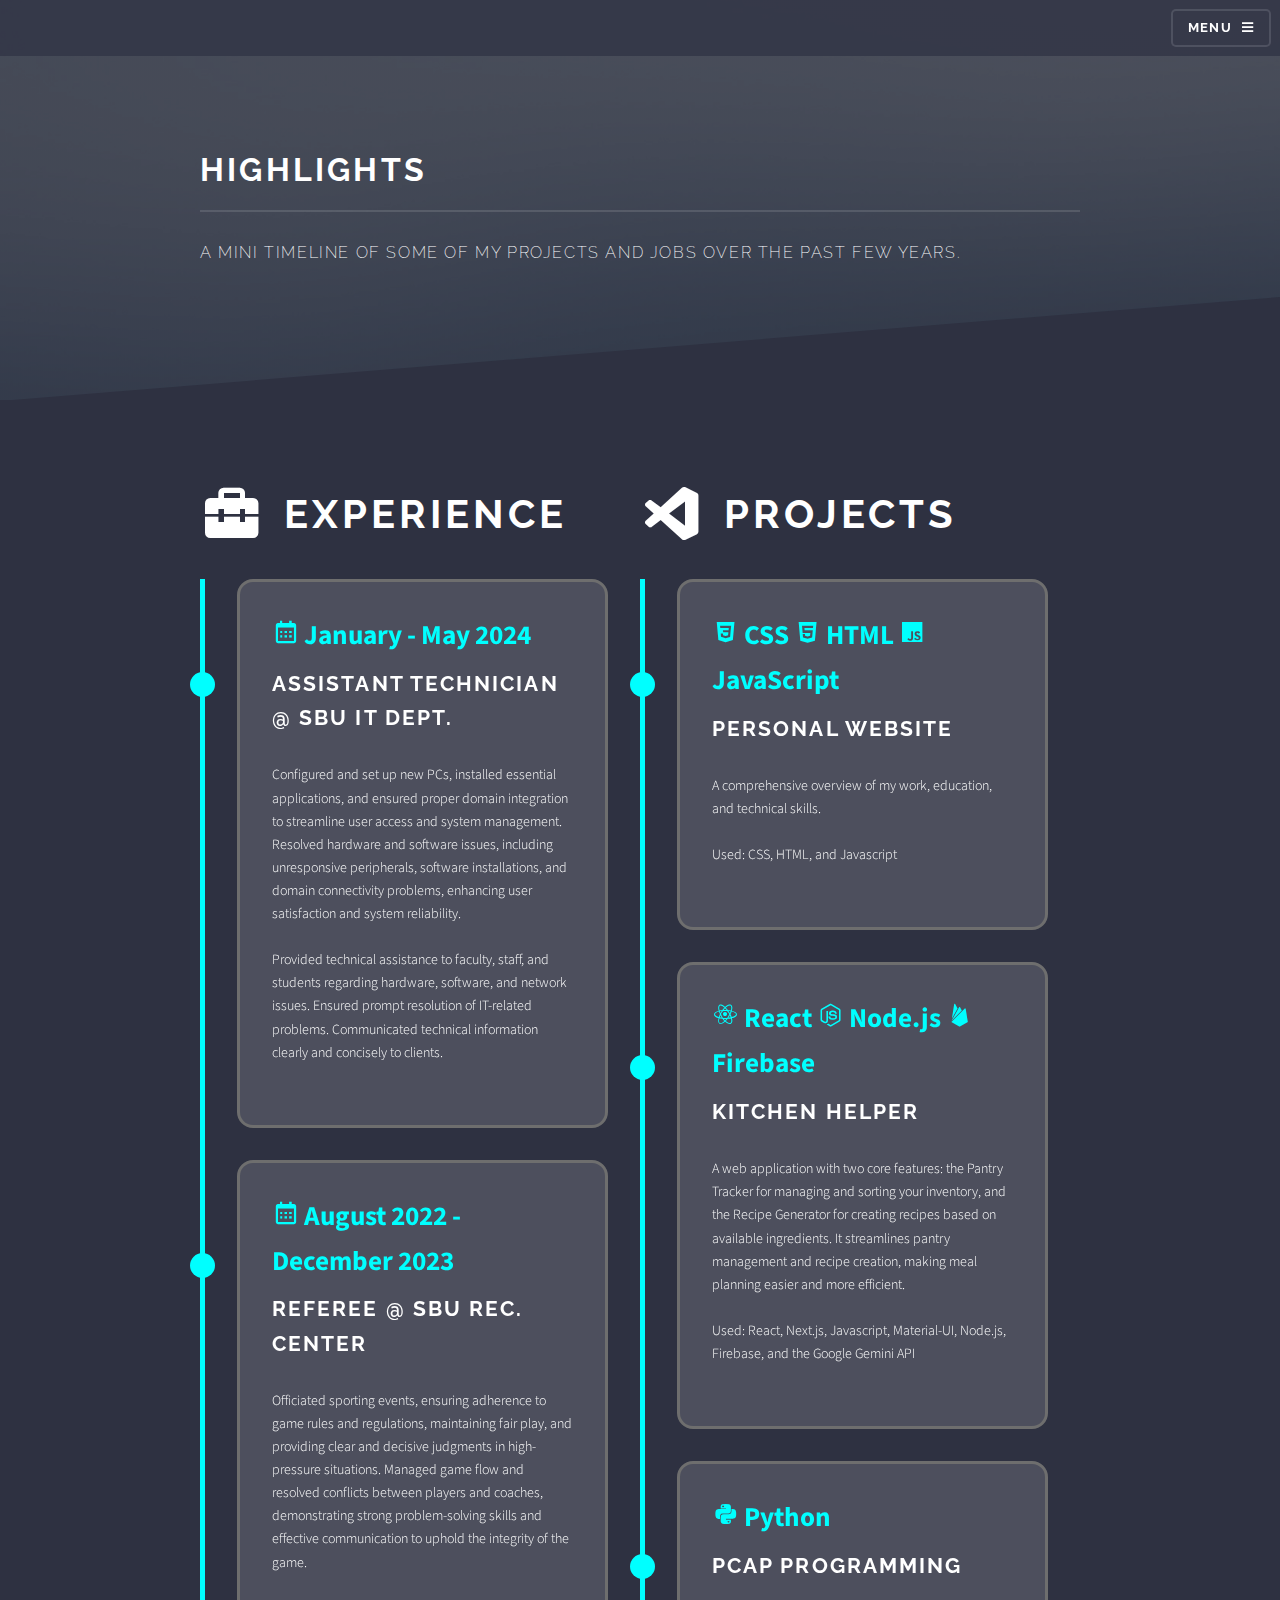
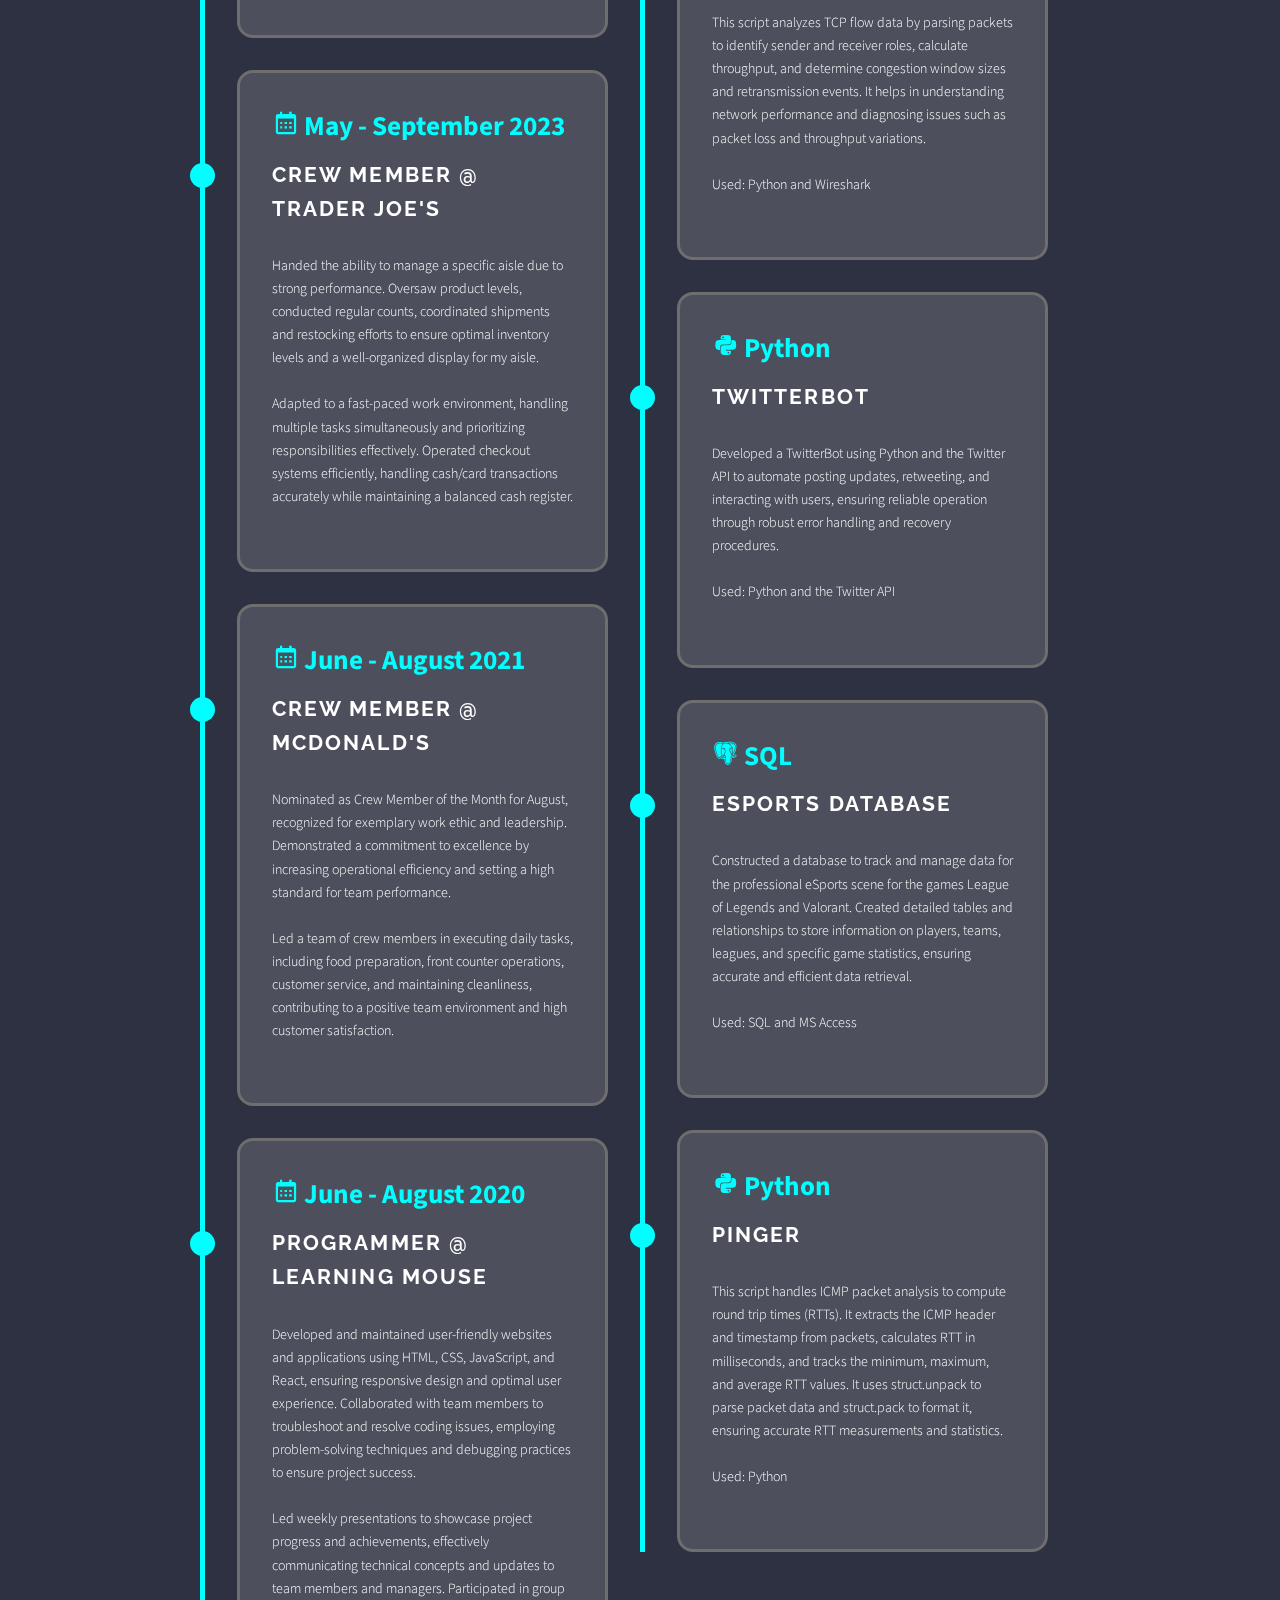
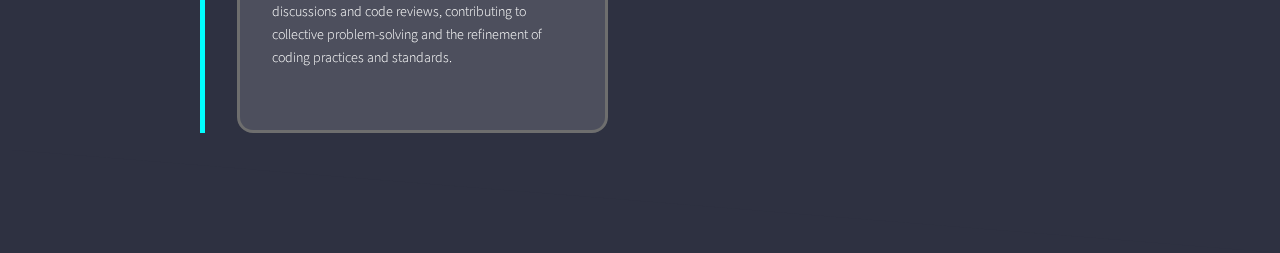
==== commit 476a0ef0: "second commit" ====
--- a/highlights.html
+++ b/highlights.html
@@ -59,10 +59,8 @@
 															January - May 2024
 													</div>
 													<h3>Assistant Technician @ SBU IT Dept.</h3>
-													<p>Provided technical assistance to faculty, staff, and students regarding hardware, software, and network issues, ensuring prompt resolution of IT-related problems. Communicated technical information clearly and concisely to clients<br><br>
-														Assisted in the installation, configuration, and maintenance of computer hardware components such as desktops and laptops<br><br>
-														Identified and resolved software problems, including operating system issues, application errors, and compatibility issues<br><br>
-														Worked collaboratively with team members to address technical challenges and implement solutions effectively<br>
+													<p>Configured and set up new PCs, installed essential applications, and ensured proper domain integration to streamline user access and system management. Resolved hardware and software issues, including unresponsive peripherals, software installations, and domain connectivity problems, enhancing user satisfaction and system reliability.<br><br>
+														Provided technical assistance to faculty, staff, and students regarding hardware, software, and network issues. Ensured prompt resolution of IT-related problems. Communicated technical information clearly and concisely to clients. 
 													</p>
 												</div>
 												<div class = "content-box">
@@ -71,9 +69,7 @@
 															August 2022 - December 2023
 													</div>
 													<h3>Referee @ SBU Rec. Center</h3>
-													<p>Refereed multiple sports such as basketball, soccer, dodgeball, and football<br><br>
-														Communicated clearly with players and other referees to resolve conflicts and make informed decisions<br><br>
-														Monitored game statistics and was attentive at all times to look for potential fouls or violations<br>
+													<p>Officiated sporting events, ensuring adherence to game rules and regulations, maintaining fair play, and providing clear and decisive judgments in high-pressure situations. Managed game flow and resolved conflicts between players and coaches, demonstrating strong problem-solving skills and effective communication to uphold the integrity of the game.
 													</p>
 												</div>
 												<div class = "content-box">
@@ -82,9 +78,8 @@
 															May - September 2023
 													</div>
 													<h3>Crew Member @ Trader Joe's</h3>
-													<p>Demonstrated strong teamwork and communication skills by collaborating with colleagues to ensure a smooth and efficient store operation<br><br>
-														Assisted in inventory management by tracking product levels, conducting product counts, and identifying areas for restocking<br><br>
-														Adapted to a fast-paced work environment, handling multiple tasks simultaneously and prioritizing responsibilities effectively<br>
+													<p>Handed the ability to manage a specific aisle due to strong performance. Oversaw product levels, conducted regular counts, coordinated shipments and restocking efforts to ensure optimal inventory levels and a well-organized display for my aisle.<br><br>
+														Adapted to a fast-paced work environment, handling multiple tasks simultaneously and prioritizing responsibilities effectively. Operated checkout systems efficiently, handling cash/card transactions accurately while maintaining a balanced cash register. 
 													</p>
 												</div>
 												<div class = "content-box">
@@ -93,10 +88,8 @@
 															June - August 2021
 													</div>
 													<h3>Crew Member @ McDonald's</h3>
-													<p>Demonstrated strong customer service skills by greeting and serving customers in a friendly manner<br><br>
-														Contributed to a positive team environment by effectively communicating with coworkers and managers<br><br>
-														Proactively solved customer complaints and issues to ensure customer satisfaction and loyalty<br><br>
-														Demonstrated versatility and adaptability by handling multiple tasks and responsibilities, such as taking orders and preparing food<br>
+													<p>Nominated as Crew Member of the Month for August, recognized for exemplary work ethic and leadership. Demonstrated a commitment to excellence by increasing operational efficiency and setting a high standard for team performance.<br><br>
+														Led a team of crew members in executing daily tasks, including food preparation, front counter operations, customer service, and maintaining cleanliness, contributing to a positive team environment and high customer satisfaction.
 													</p>
 												</div>
 												<div class = "content-box">
@@ -105,9 +98,8 @@
 															June - August 2020
 													</div>
 													<h3>Programmer @ Learning Mouse </h3>
-													<p>Worked with HTML, CSS, and JavaScript along with React to build user-friendly websites and applications<br><br>
-														Demonstrated the ability to work in groups to solve and debug different problems that arose<br><br>
-														Gave weekly presentations about the work that had been done during that week and showcased the different projects we were assigned to complete <br>
+													<p>Developed and maintained user-friendly websites and applications using HTML, CSS, JavaScript, and React, ensuring responsive design and optimal user experience. Collaborated with team members to troubleshoot and resolve coding issues, employing problem-solving techniques and debugging practices to ensure project success.<br><br>
+														Led weekly presentations to showcase project progress and achievements, effectively communicating technical concepts and updates to team members and managers. Participated in group discussions and code reviews, contributing to collective problem-solving and the refinement of coding practices and standards.
 													</p>
 												</div>
 											</div>
@@ -144,7 +136,7 @@
 													</div>
 													<h3>Kitchen Helper</h3>
 													<p>
-														The Kitchen Helper is a versatile tool with two core features: the Pantry Tracker for managing and sorting your inventory, and the Recipe Generator for creating recipes based on available ingredients. It streamlines pantry management and recipe creation, making meal planning easier and more efficient. <br><br>
+														A web application with two core features: the Pantry Tracker for managing and sorting your inventory, and the Recipe Generator for creating recipes based on available ingredients. It streamlines pantry management and recipe creation, making meal planning easier and more efficient. <br><br>
 														Used: React, Next.js, Javascript, Material-UI, Node.js, Firebase, and the Google Gemini API
 													</p>
 												</div>
@@ -177,7 +169,7 @@
 													</div>
 													<h3>eSports Database</h3>
 													<p>
-														Constructed a comprehensive database for the professional competitive scenes of games like League of Legends and Valorant, including detailed records of players, teams, leagues, and statistics. Developed a report evaluating the project's usefulness and the insights it provides for analyzing competitive gaming data.<br><br>
+														Constructed a database to track and manage data for the professional eSports scene for the games League of Legends and Valorant. Created detailed tables and relationships to store information on players, teams, leagues, and specific game statistics, ensuring accurate and efficient data retrieval.<br><br>
 														Used: SQL and MS Access
 													</p>
 												</div>
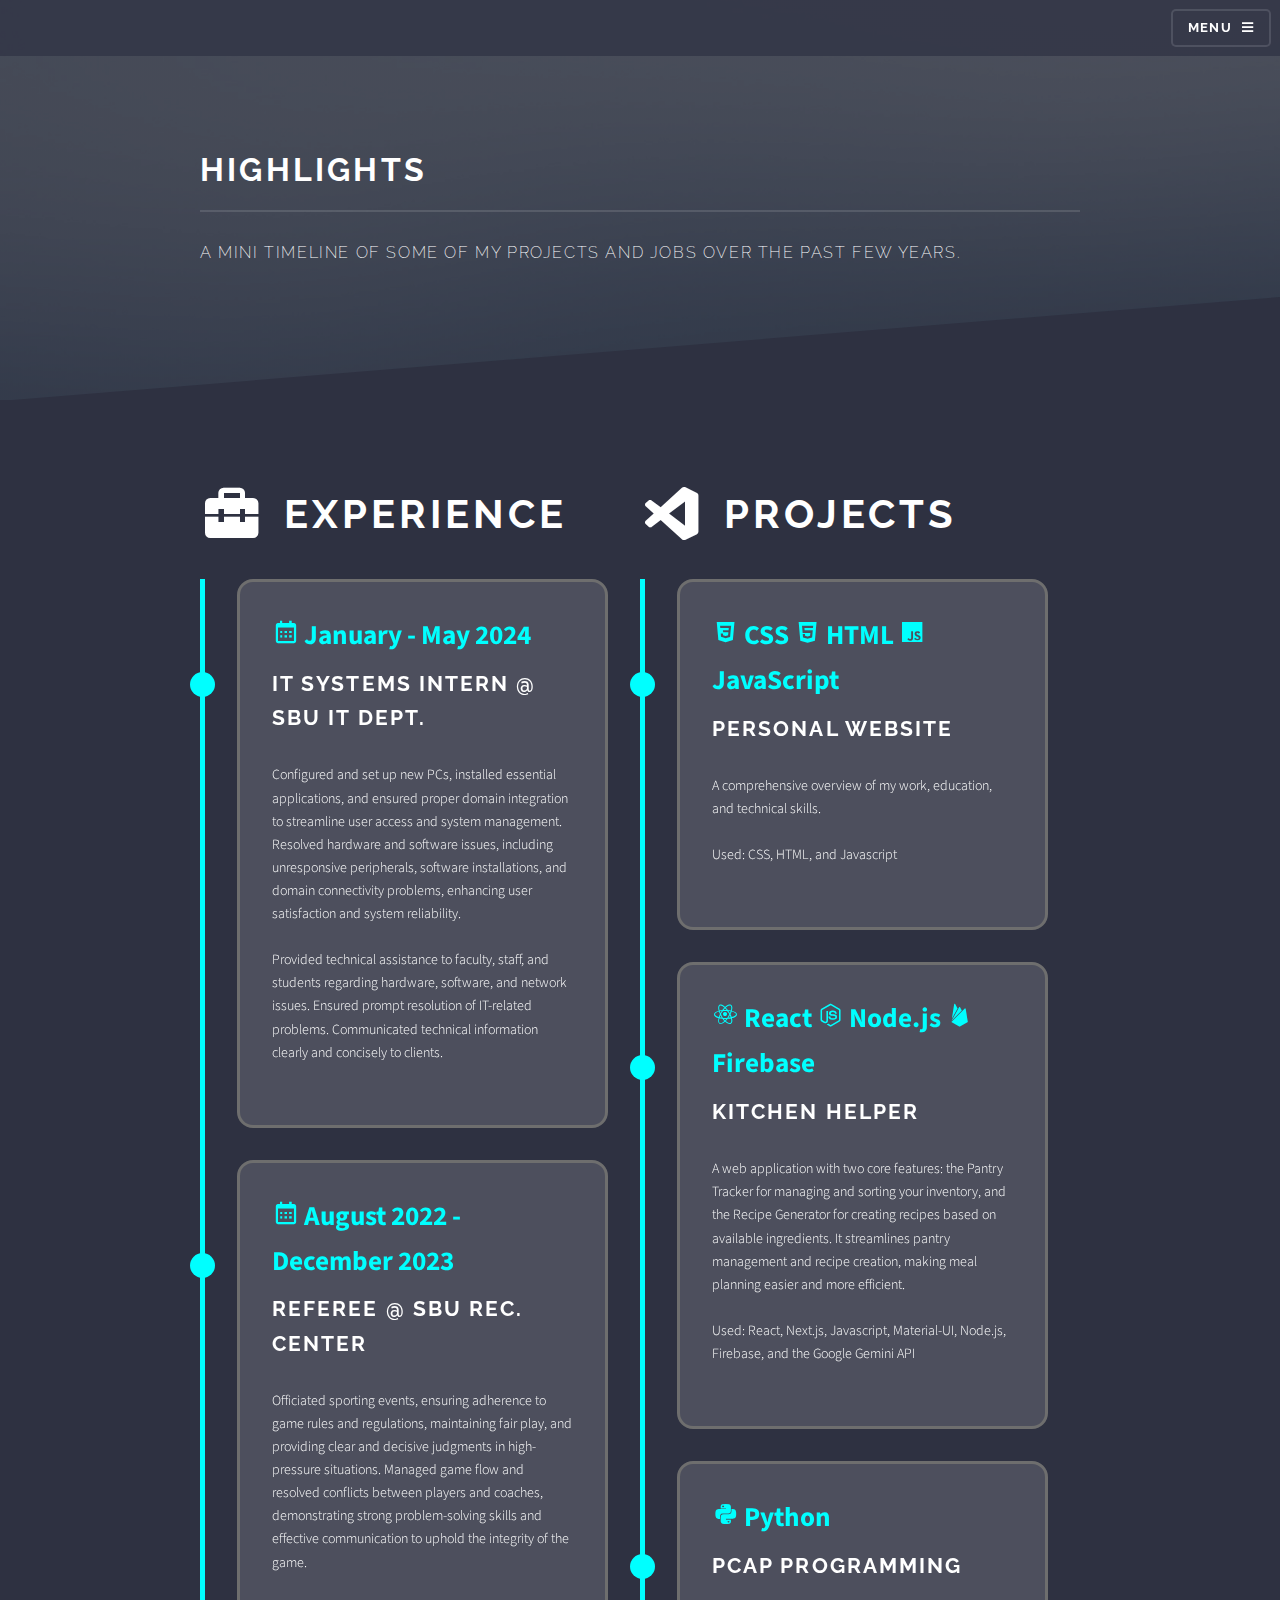
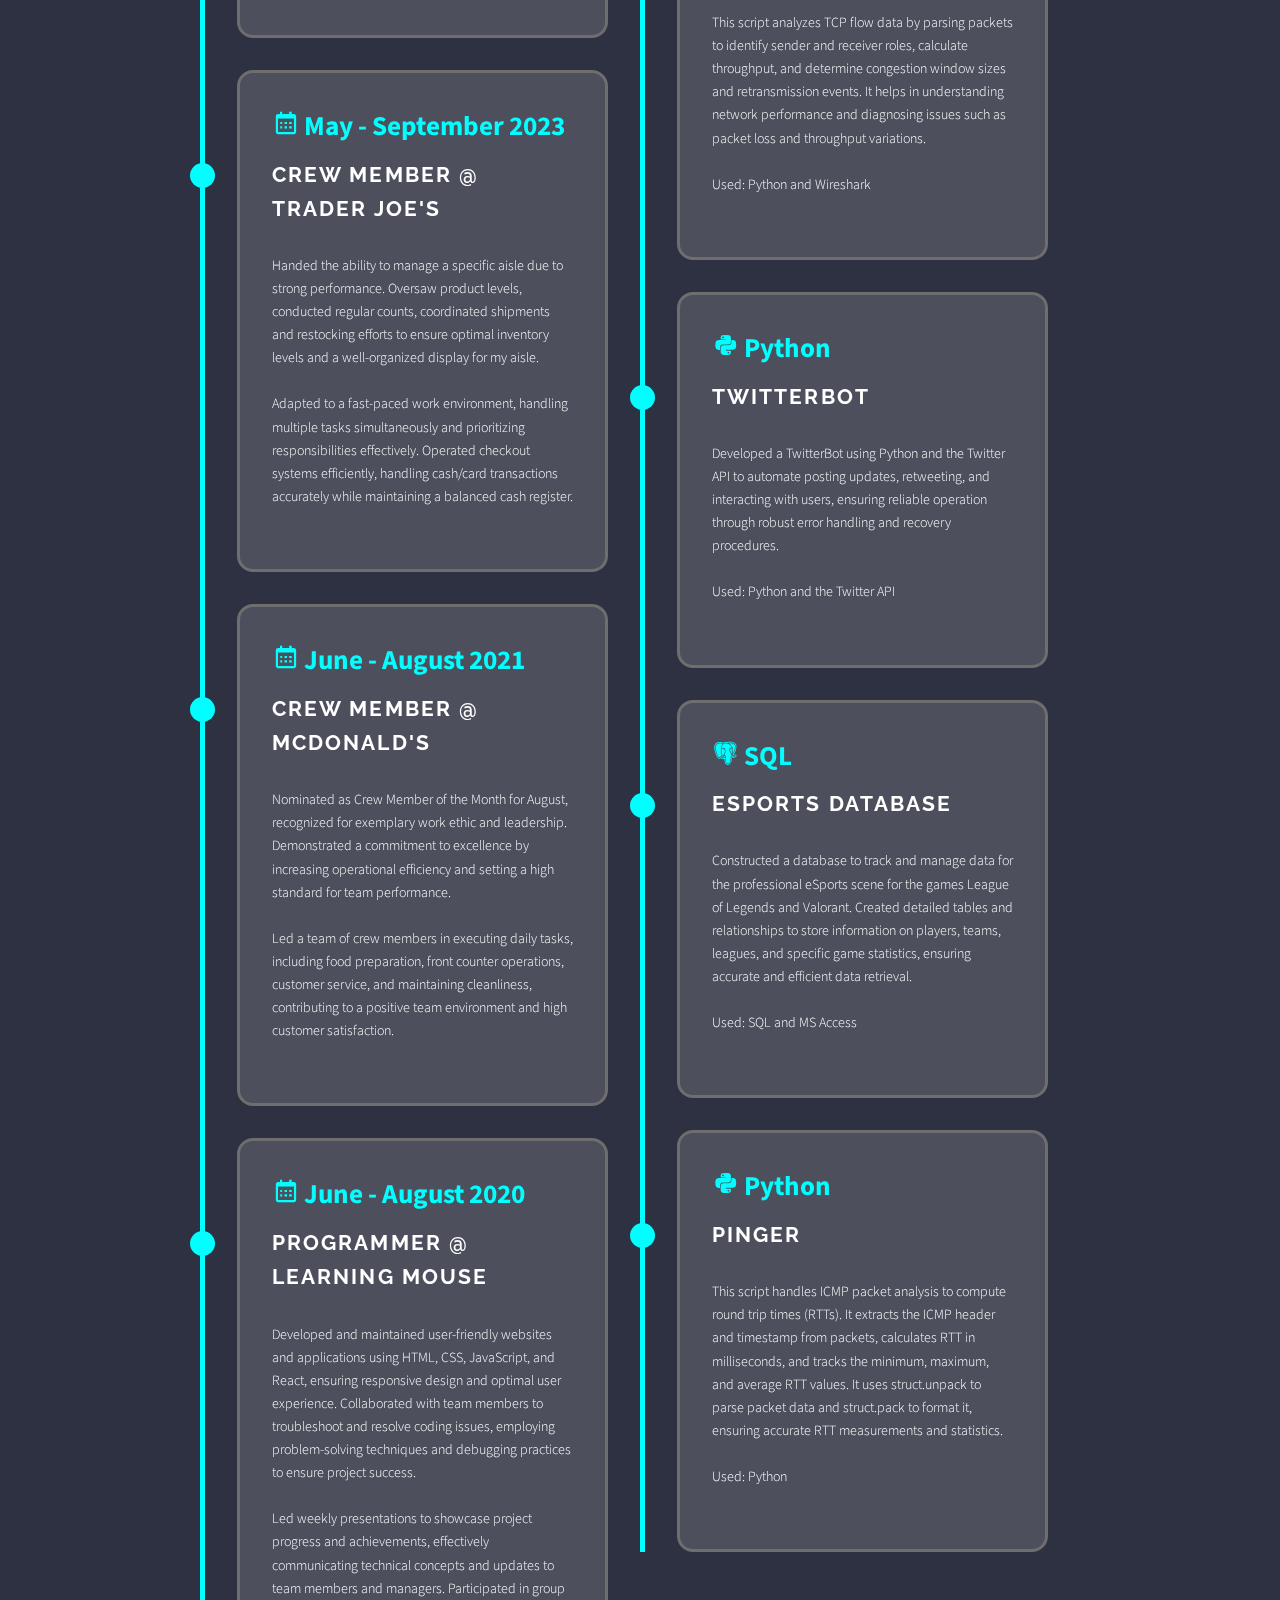
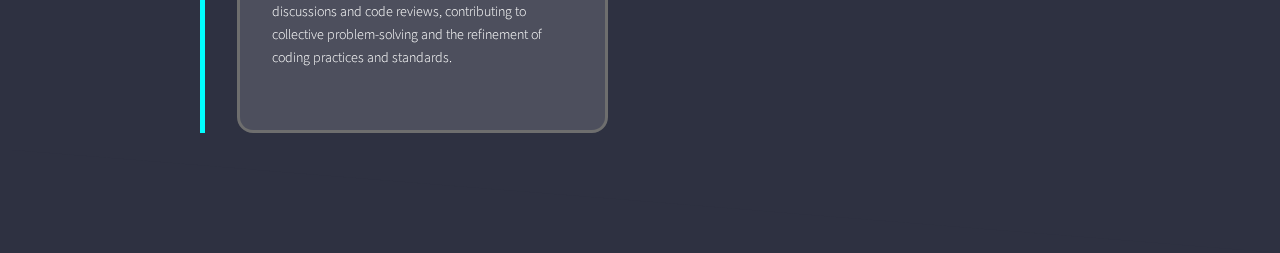
==== commit 15a52213: "updates" ====
--- a/highlights.html
+++ b/highlights.html
@@ -58,7 +58,7 @@
 														<i class = 'bx bx-calendar'></i>
 															January - May 2024
 													</div>
-													<h3>Assistant Technician @ SBU IT Dept.</h3>
+													<h3>IT Systems Intern @ SBU IT Dept.</h3>
 													<p>Configured and set up new PCs, installed essential applications, and ensured proper domain integration to streamline user access and system management. Resolved hardware and software issues, including unresponsive peripherals, software installations, and domain connectivity problems, enhancing user satisfaction and system reliability.<br><br>
 														Provided technical assistance to faculty, staff, and students regarding hardware, software, and network issues. Ensured prompt resolution of IT-related problems. Communicated technical information clearly and concisely to clients. 
 													</p>
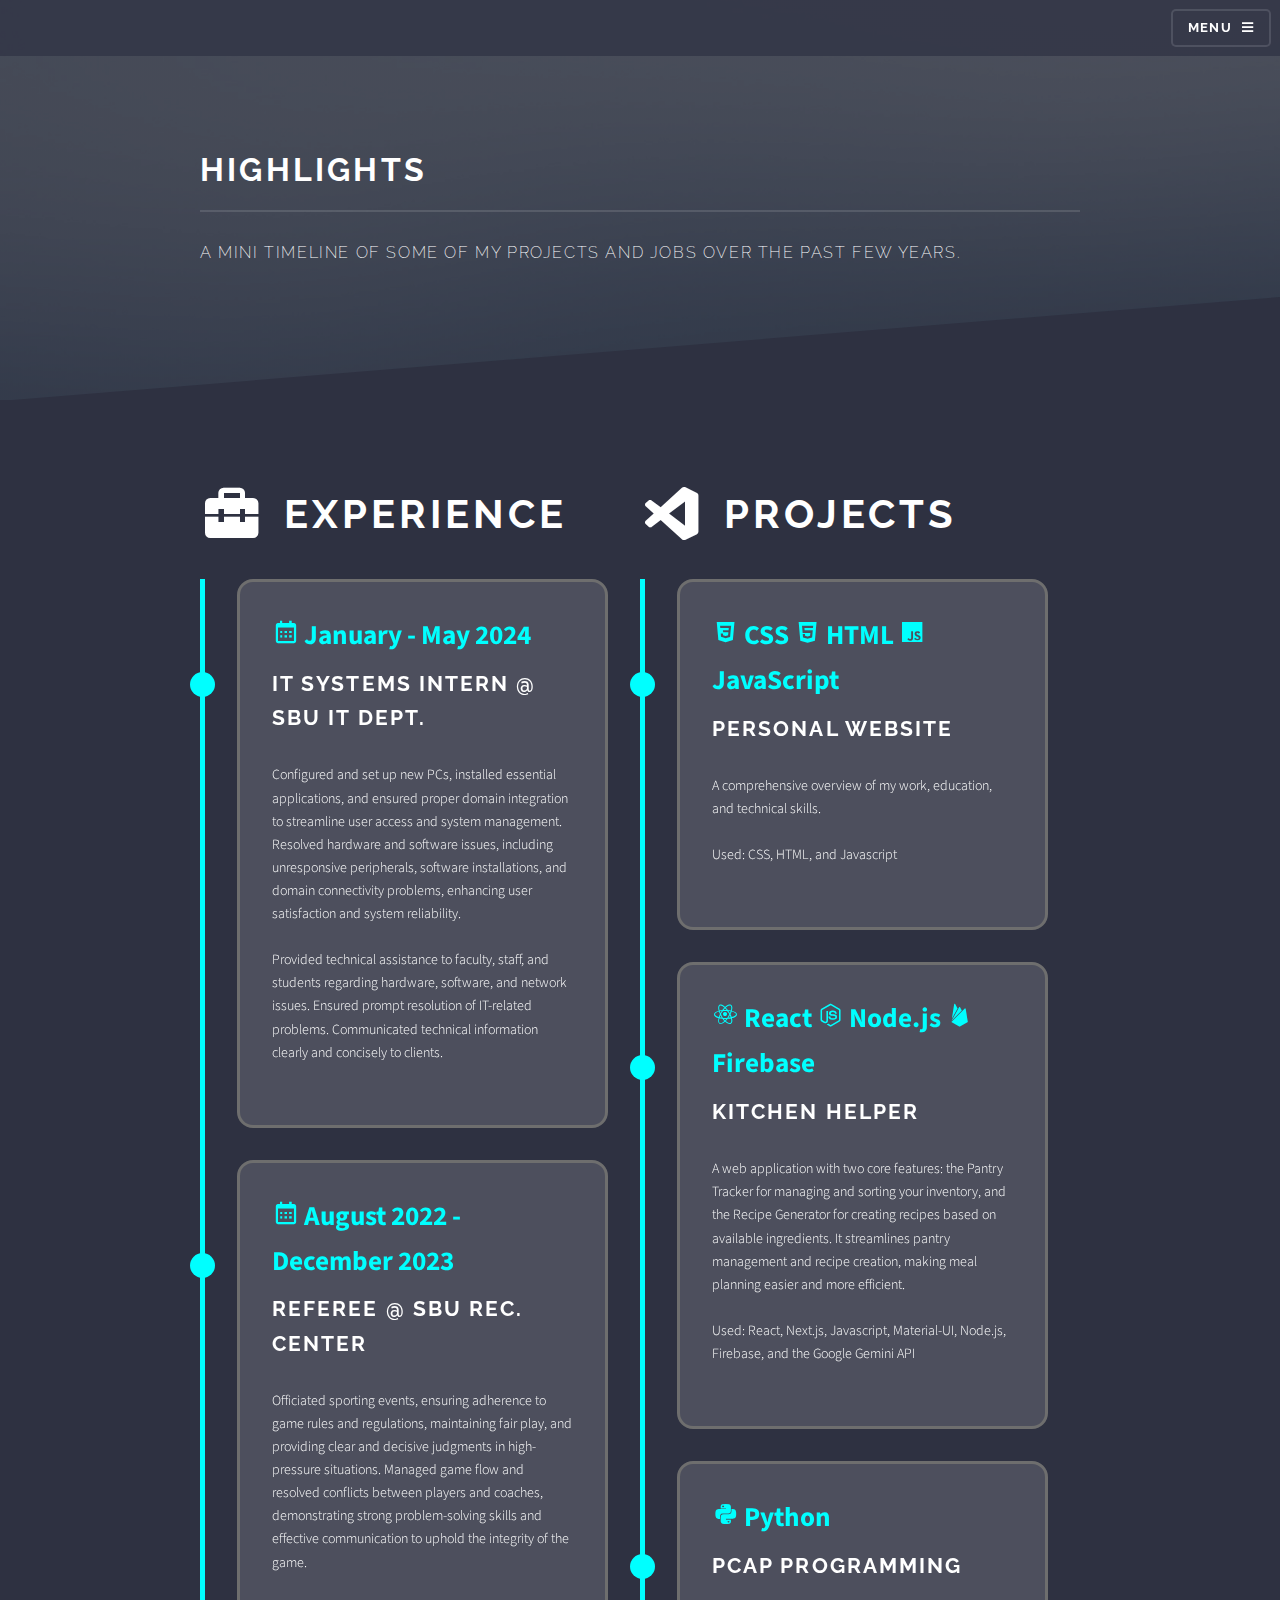
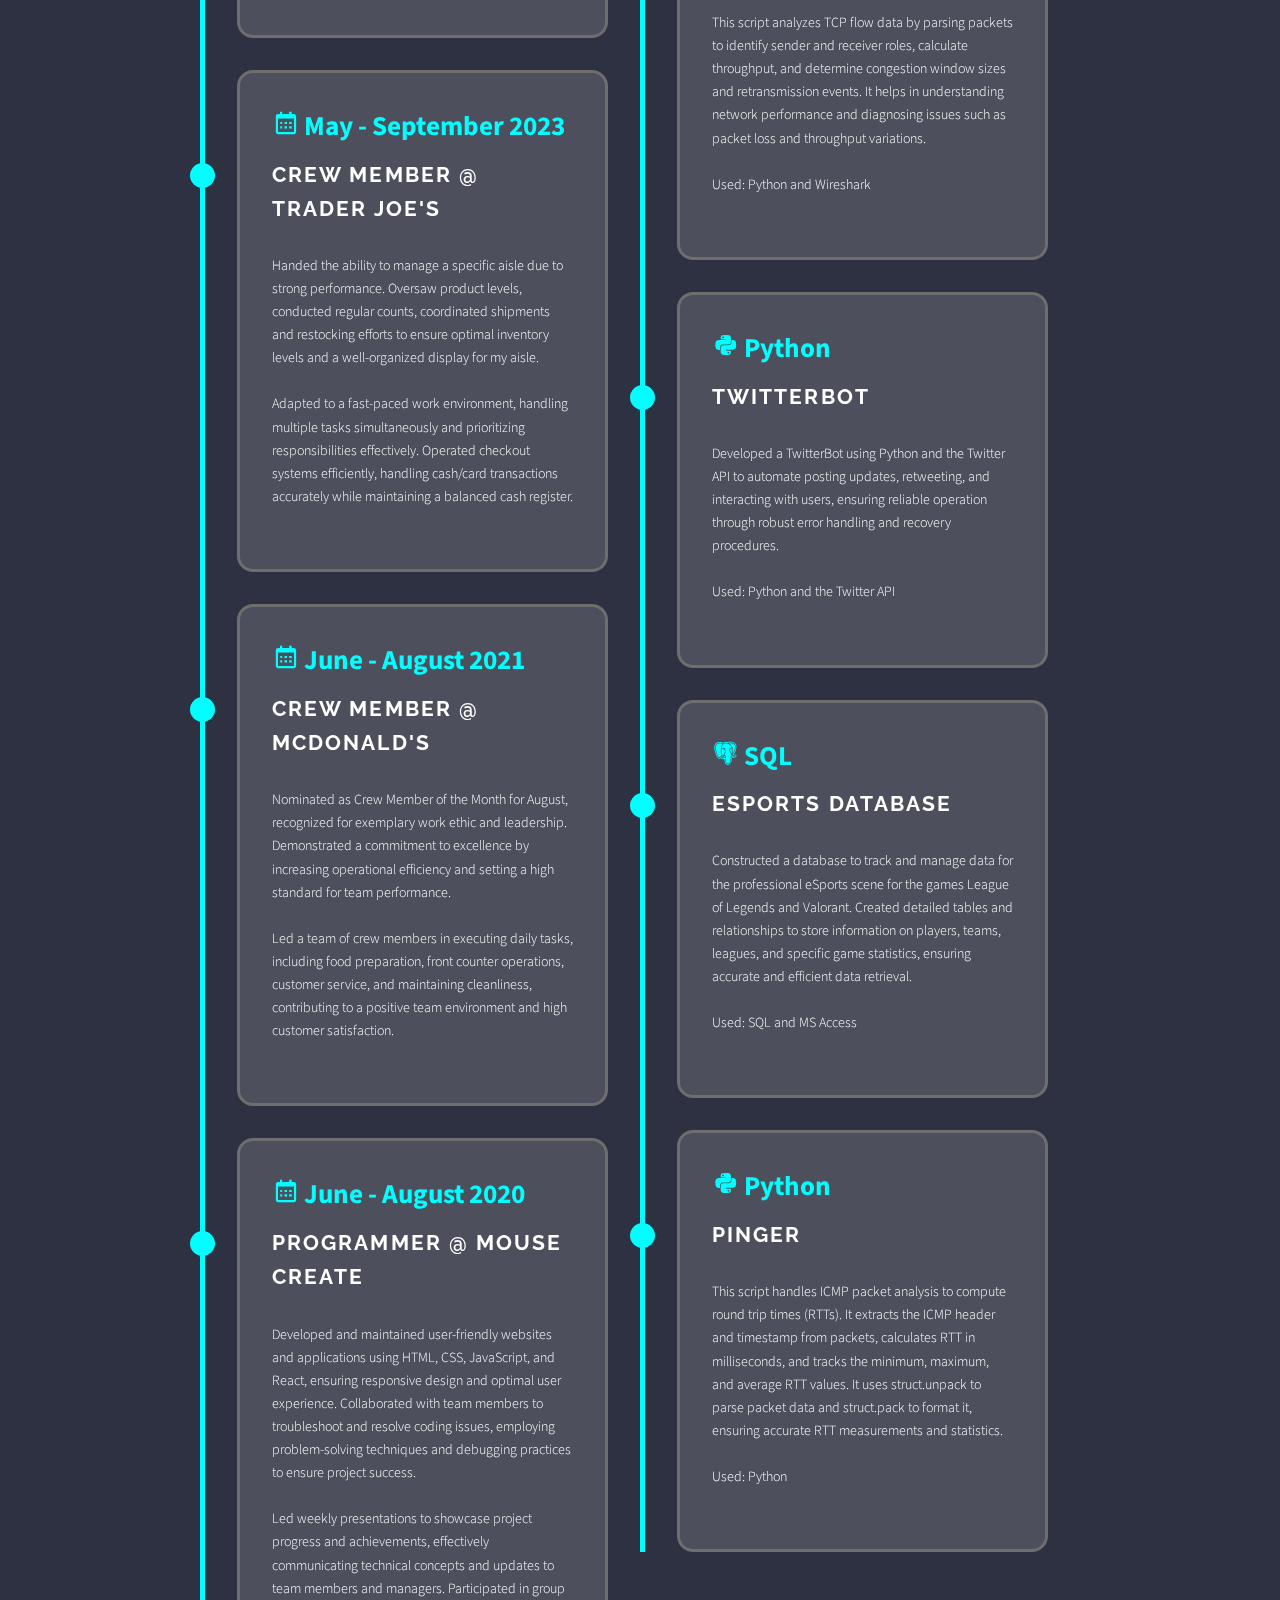
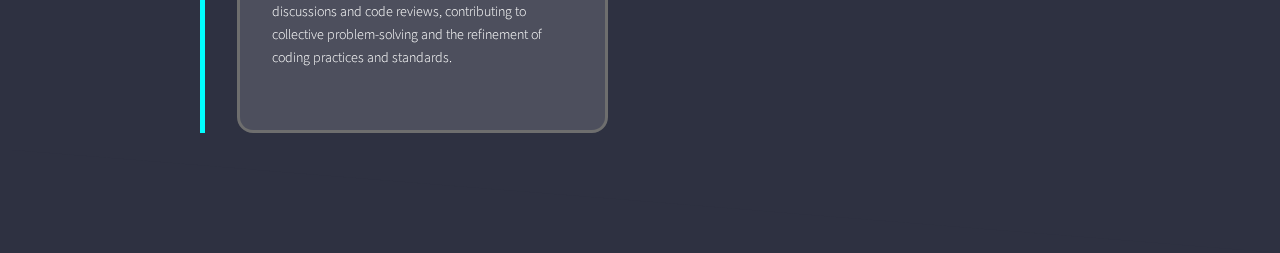
==== commit 89e3a267: "update v3" ====
--- a/highlights.html
+++ b/highlights.html
@@ -97,7 +97,7 @@
 														<i class = 'bx bx-calendar'></i>
 															June - August 2020
 													</div>
-													<h3>Programmer @ Learning Mouse </h3>
+													<h3>Programmer @ Mouse Create </h3>
 													<p>Developed and maintained user-friendly websites and applications using HTML, CSS, JavaScript, and React, ensuring responsive design and optimal user experience. Collaborated with team members to troubleshoot and resolve coding issues, employing problem-solving techniques and debugging practices to ensure project success.<br><br>
 														Led weekly presentations to showcase project progress and achievements, effectively communicating technical concepts and updates to team members and managers. Participated in group discussions and code reviews, contributing to collective problem-solving and the refinement of coding practices and standards.
 													</p>
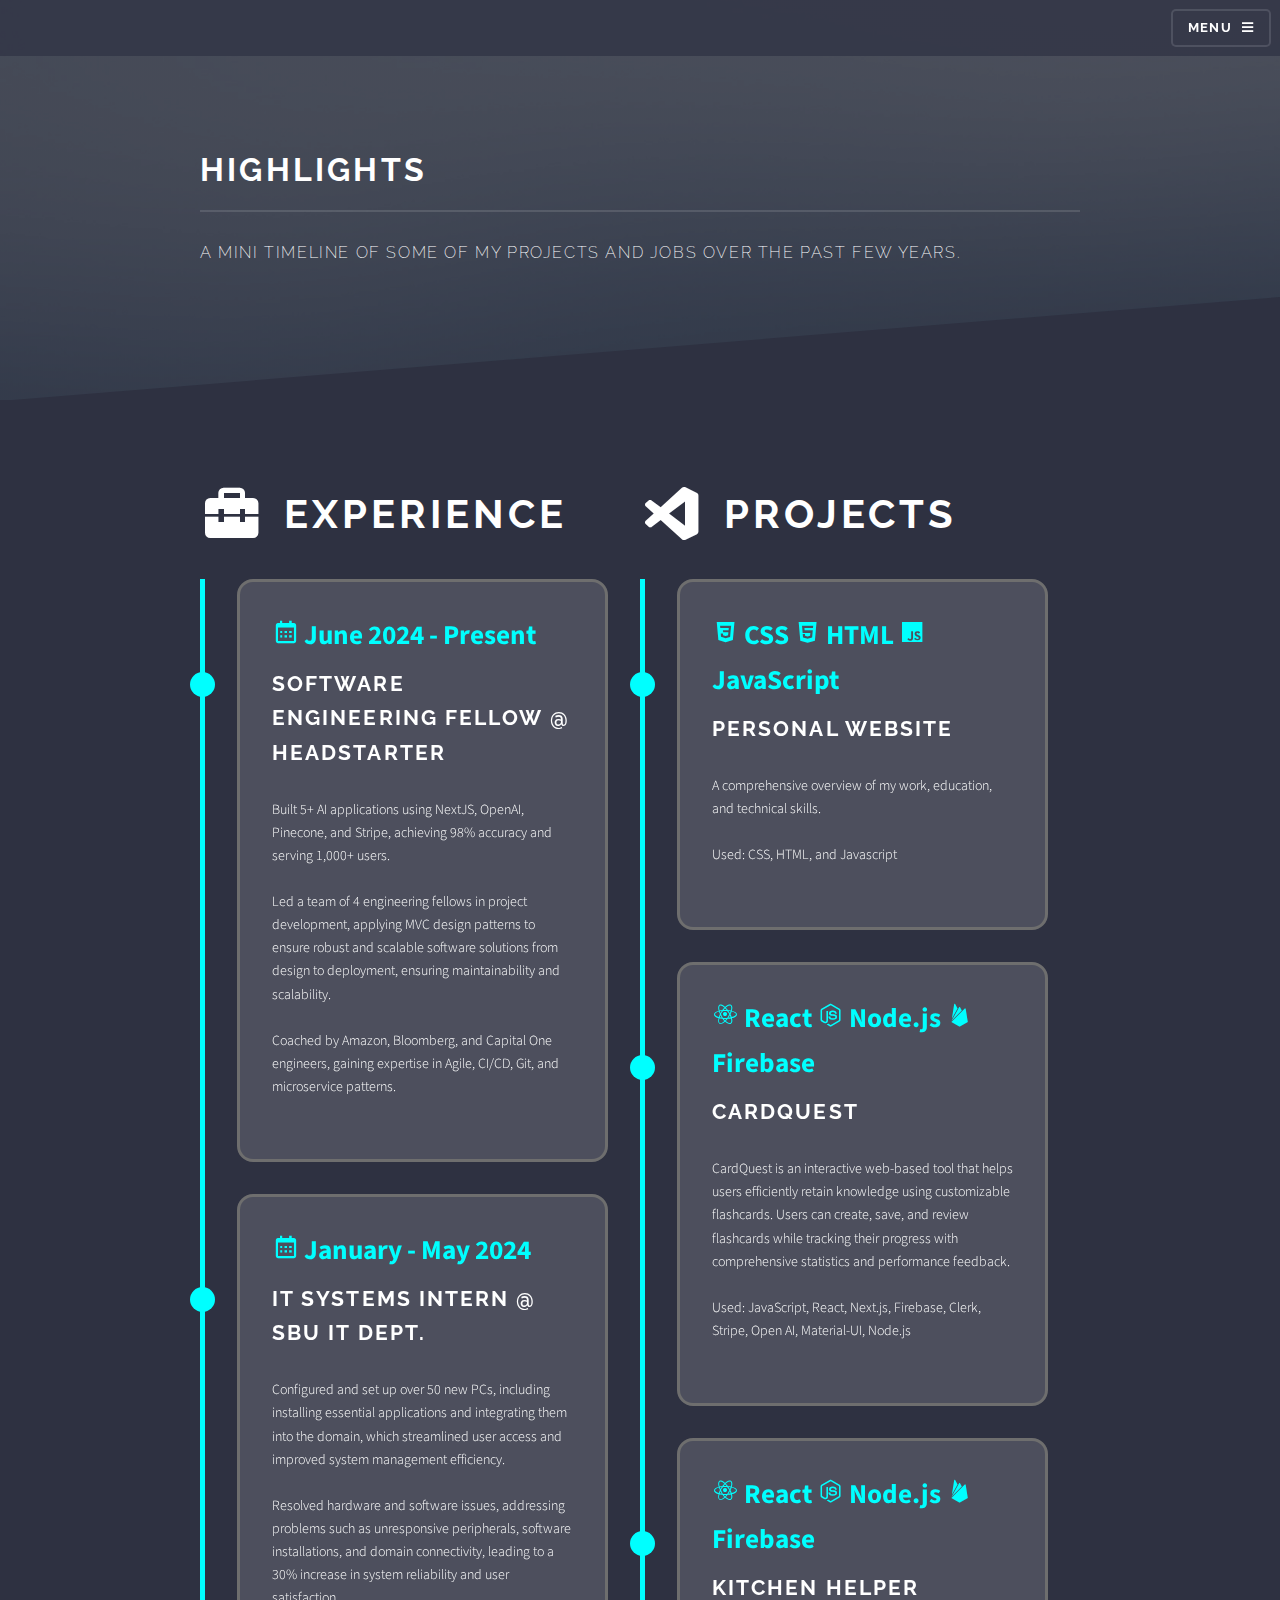
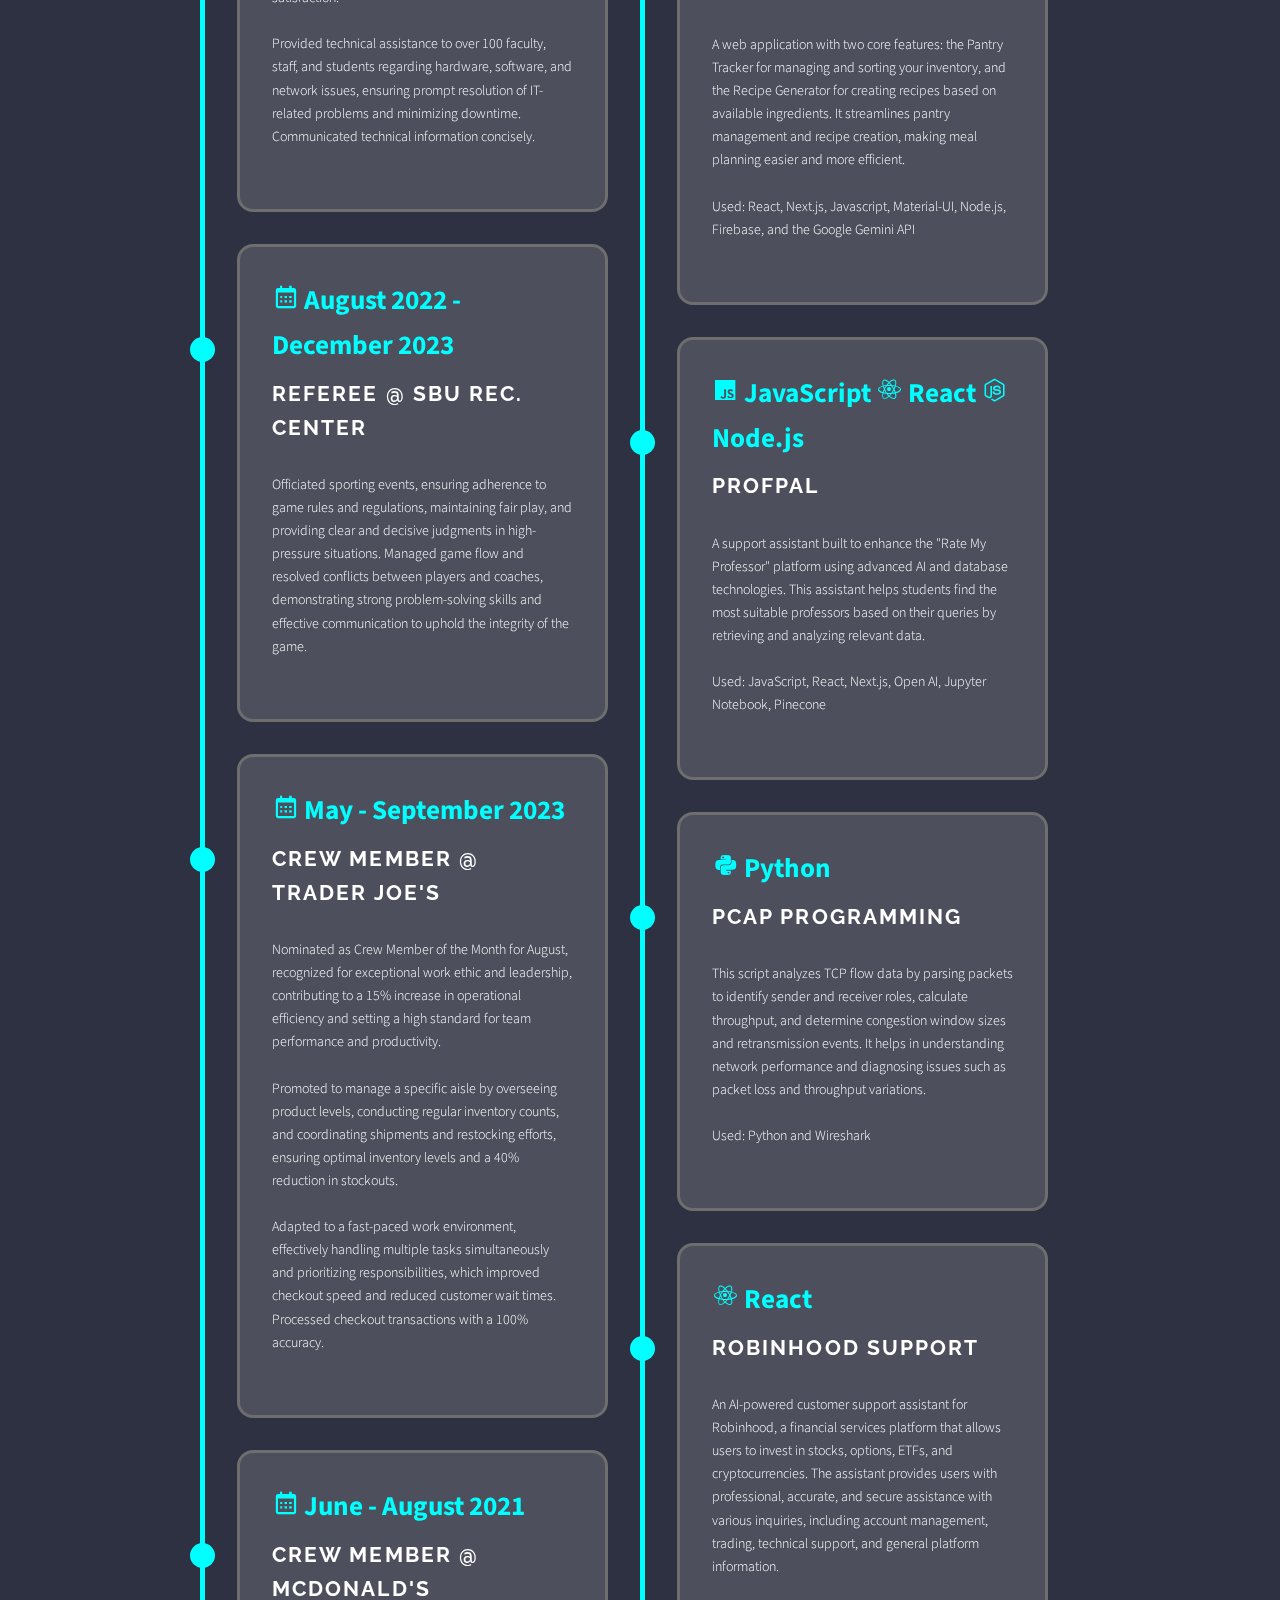
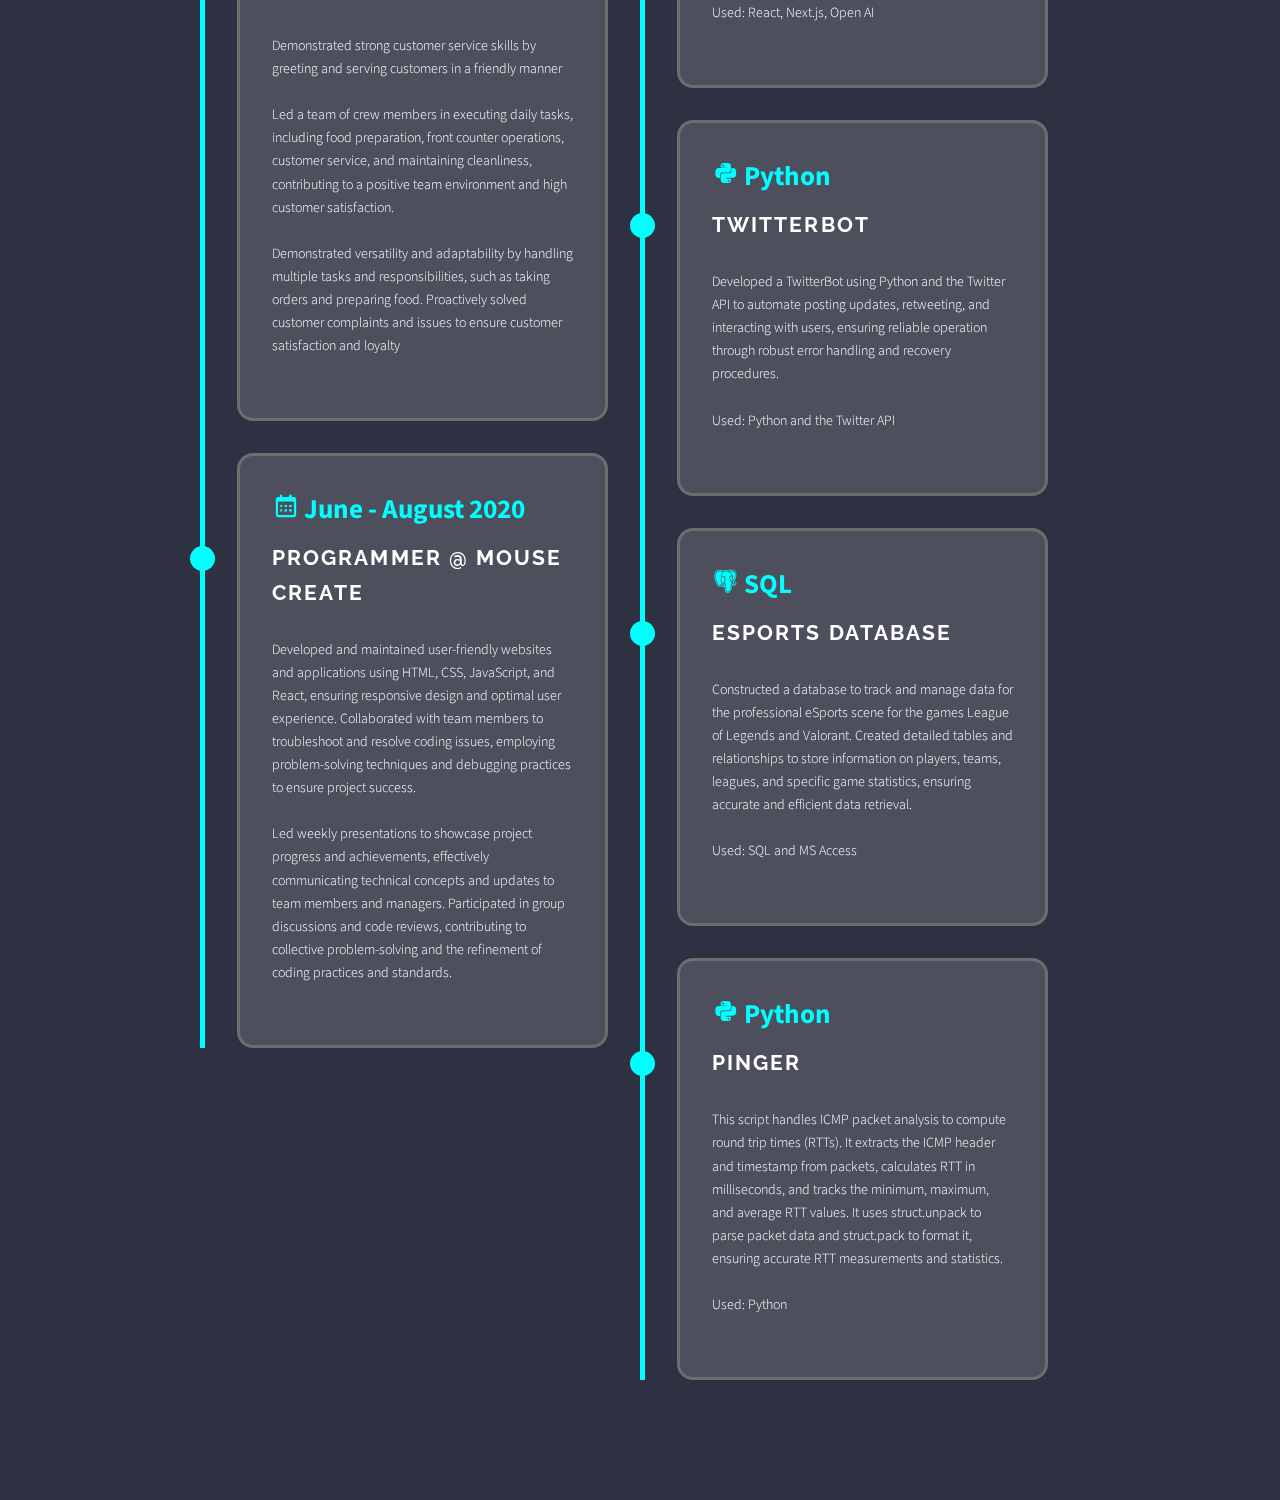
==== commit 3c7a2238: "updated info" ====
--- a/highlights.html
+++ b/highlights.html
@@ -53,14 +53,26 @@
 												Experience
 											</h2>
 											<div class = "timeline-box">
+												<div class="content-box">
+													<div class="date">
+														<i class='bx bx-calendar'></i>
+															June 2024 - Present
+													</div>
+													<h3>Software Engineering Fellow @ Headstarter</h3>
+													<p>Built 5+ AI applications using NextJS, OpenAI, Pinecone, and Stripe, achieving 98% accuracy and serving 1,000+ users.<br><br>
+														Led a team of 4 engineering fellows in project development, applying MVC design patterns to ensure robust and scalable software solutions from design to deployment, ensuring maintainability and scalability. <br><br>
+														Coached by Amazon, Bloomberg, and Capital One engineers, gaining expertise in Agile, CI/CD, Git, and microservice patterns. 
+													</p>
+												</div>
 												<div class = "content-box">
 													<div class = "date">
 														<i class = 'bx bx-calendar'></i>
 															January - May 2024
 													</div>
 													<h3>IT Systems Intern @ SBU IT Dept.</h3>
-													<p>Configured and set up new PCs, installed essential applications, and ensured proper domain integration to streamline user access and system management. Resolved hardware and software issues, including unresponsive peripherals, software installations, and domain connectivity problems, enhancing user satisfaction and system reliability.<br><br>
-														Provided technical assistance to faculty, staff, and students regarding hardware, software, and network issues. Ensured prompt resolution of IT-related problems. Communicated technical information clearly and concisely to clients. 
+													<p>Configured and set up over 50 new PCs, including installing essential applications and integrating them into the domain, which streamlined user access and improved system management efficiency.<br><br>
+														Resolved hardware and software issues, addressing problems such as unresponsive peripherals, software installations, and domain connectivity, leading to a 30% increase in system reliability and user satisfaction. <br><br> 
+														Provided technical assistance to over 100 faculty, staff, and students regarding hardware, software, and network issues, ensuring prompt resolution of IT-related problems and minimizing downtime. Communicated technical information concisely. 
 													</p>
 												</div>
 												<div class = "content-box">
@@ -78,8 +90,9 @@
 															May - September 2023
 													</div>
 													<h3>Crew Member @ Trader Joe's</h3>
-													<p>Handed the ability to manage a specific aisle due to strong performance. Oversaw product levels, conducted regular counts, coordinated shipments and restocking efforts to ensure optimal inventory levels and a well-organized display for my aisle.<br><br>
-														Adapted to a fast-paced work environment, handling multiple tasks simultaneously and prioritizing responsibilities effectively. Operated checkout systems efficiently, handling cash/card transactions accurately while maintaining a balanced cash register. 
+													<p>Nominated as Crew Member of the Month for August, recognized for exceptional work ethic and leadership, contributing to a 15% increase in operational efficiency and setting a high standard for team performance and productivity.<br><br>
+														Promoted to manage a specific aisle by overseeing product levels, conducting regular inventory counts, and coordinating shipments and restocking efforts, ensuring optimal inventory levels and a 40% reduction in stockouts. <br><br>
+														Adapted to a fast-paced work environment, effectively handling multiple tasks simultaneously and prioritizing responsibilities, which improved checkout speed and reduced customer wait times. Processed checkout transactions with a 100% accuracy. 
 													</p>
 												</div>
 												<div class = "content-box">
@@ -88,8 +101,9 @@
 															June - August 2021
 													</div>
 													<h3>Crew Member @ McDonald's</h3>
-													<p>Nominated as Crew Member of the Month for August, recognized for exemplary work ethic and leadership. Demonstrated a commitment to excellence by increasing operational efficiency and setting a high standard for team performance.<br><br>
-														Led a team of crew members in executing daily tasks, including food preparation, front counter operations, customer service, and maintaining cleanliness, contributing to a positive team environment and high customer satisfaction.
+													<p> Demonstrated strong customer service skills by greeting and serving customers in a friendly manner<br><br>
+														Led a team of crew members in executing daily tasks, including food preparation, front counter operations, customer service, and maintaining cleanliness, contributing to a positive team environment and high customer satisfaction. <br><br>
+														Demonstrated versatility and adaptability by handling multiple tasks and responsibilities, such as taking orders and preparing food. Proactively solved customer complaints and issues to ensure customer satisfaction and loyalty
 													</p>
 												</div>
 												<div class = "content-box">
@@ -114,9 +128,9 @@
 													<div class = "language">
 														<i class='bx bxl-css3'></i>
 															CSS
-															<i class='bx bxl-html5' ></i>
+														<i class='bx bxl-html5' ></i>
 															HTML
-															<i class='bx bxl-javascript' ></i>
+														<i class='bx bxl-javascript' ></i>
 															JavaScript
 													</div>
 													<h3>Personal Website</h3>
@@ -125,13 +139,28 @@
 														Used: CSS, HTML, and Javascript
 													</p>
 												</div>
-												<div class = "content-box">
-													<div class = "language">
+												<div class="content-box">
+													<div class="language">
 														<i class='bx bxl-react' ></i>
 															React
-															<i class='bx bxl-nodejs' ></i>
+														<i class='bx bxl-nodejs' ></i>
 															Node.js
-															<i class='bx bxl-firebase' ></i>
+														<i class='bx bxl-firebase' ></i>
+															Firebase
+													</div>
+													<h3>CardQuest</h3>
+													<p>
+														CardQuest is an interactive web-based tool that helps users efficiently retain knowledge using customizable flashcards. Users can create, save, and review flashcards while tracking their progress with comprehensive statistics and performance feedback.<br><br>
+														Used: JavaScript, React, Next.js, Firebase, Clerk, Stripe, Open AI, Material-UI, Node.js
+													</p>
+												</div>
+												<div class = "content-box">
+													<div class = "language">
+														<i class='bx bxl-react' ></i>
+															React
+														<i class='bx bxl-nodejs' ></i>
+															Node.js
+														<i class='bx bxl-firebase' ></i>
 															Firebase
 													</div>
 													<h3>Kitchen Helper</h3>
@@ -140,15 +169,41 @@
 														Used: React, Next.js, Javascript, Material-UI, Node.js, Firebase, and the Google Gemini API
 													</p>
 												</div>
+												<div class="content-box">
+													<div class="language">
+														<i class='bx bxl-javascript'></i>
+															JavaScript
+														<i class='bx bxl-react' ></i>
+															React
+														<i class='bx bxl-nodejs' ></i>
+															Node.js
+													</div>
+													<h3>ProfPal</h3>
+													<p>
+														A support assistant built to enhance the "Rate My Professor" platform using advanced AI and database technologies. This assistant helps students find the most suitable professors based on their queries by retrieving and analyzing relevant data.<br><br>
+														Used: JavaScript, React, Next.js, Open AI, Jupyter Notebook, Pinecone
+													</p>
+												</div>
 												<div class = "content-box">
 													<div class = "language">
 														<i class='bx bxl-python'></i>
-														Python
+															Python
 													</div>
 													<h3>PCAP Programming</h3>
 													<p>
 														This script analyzes TCP flow data by parsing packets to identify sender and receiver roles, calculate throughput, and determine congestion window sizes and retransmission events. It helps in understanding network performance and diagnosing issues such as packet loss and throughput variations. <br><br>
 														Used: Python and Wireshark
+													</p>
+												</div>
+												<div class="content-box">
+													<div class="language">
+														<i class='bx bxl-react'></i>
+															React
+													</div>
+													<h3>Robinhood Support</h3>
+													<p>
+														An AI-powered customer support assistant for Robinhood, a financial services platform that allows users to invest in stocks, options, ETFs, and cryptocurrencies. The assistant provides users with professional, accurate, and secure assistance with various inquiries, including account management, trading, technical support, and general platform information.<br><br>
+														Used: React, Next.js, Open AI
 													</p>
 												</div>
 												<div class = "content-box">
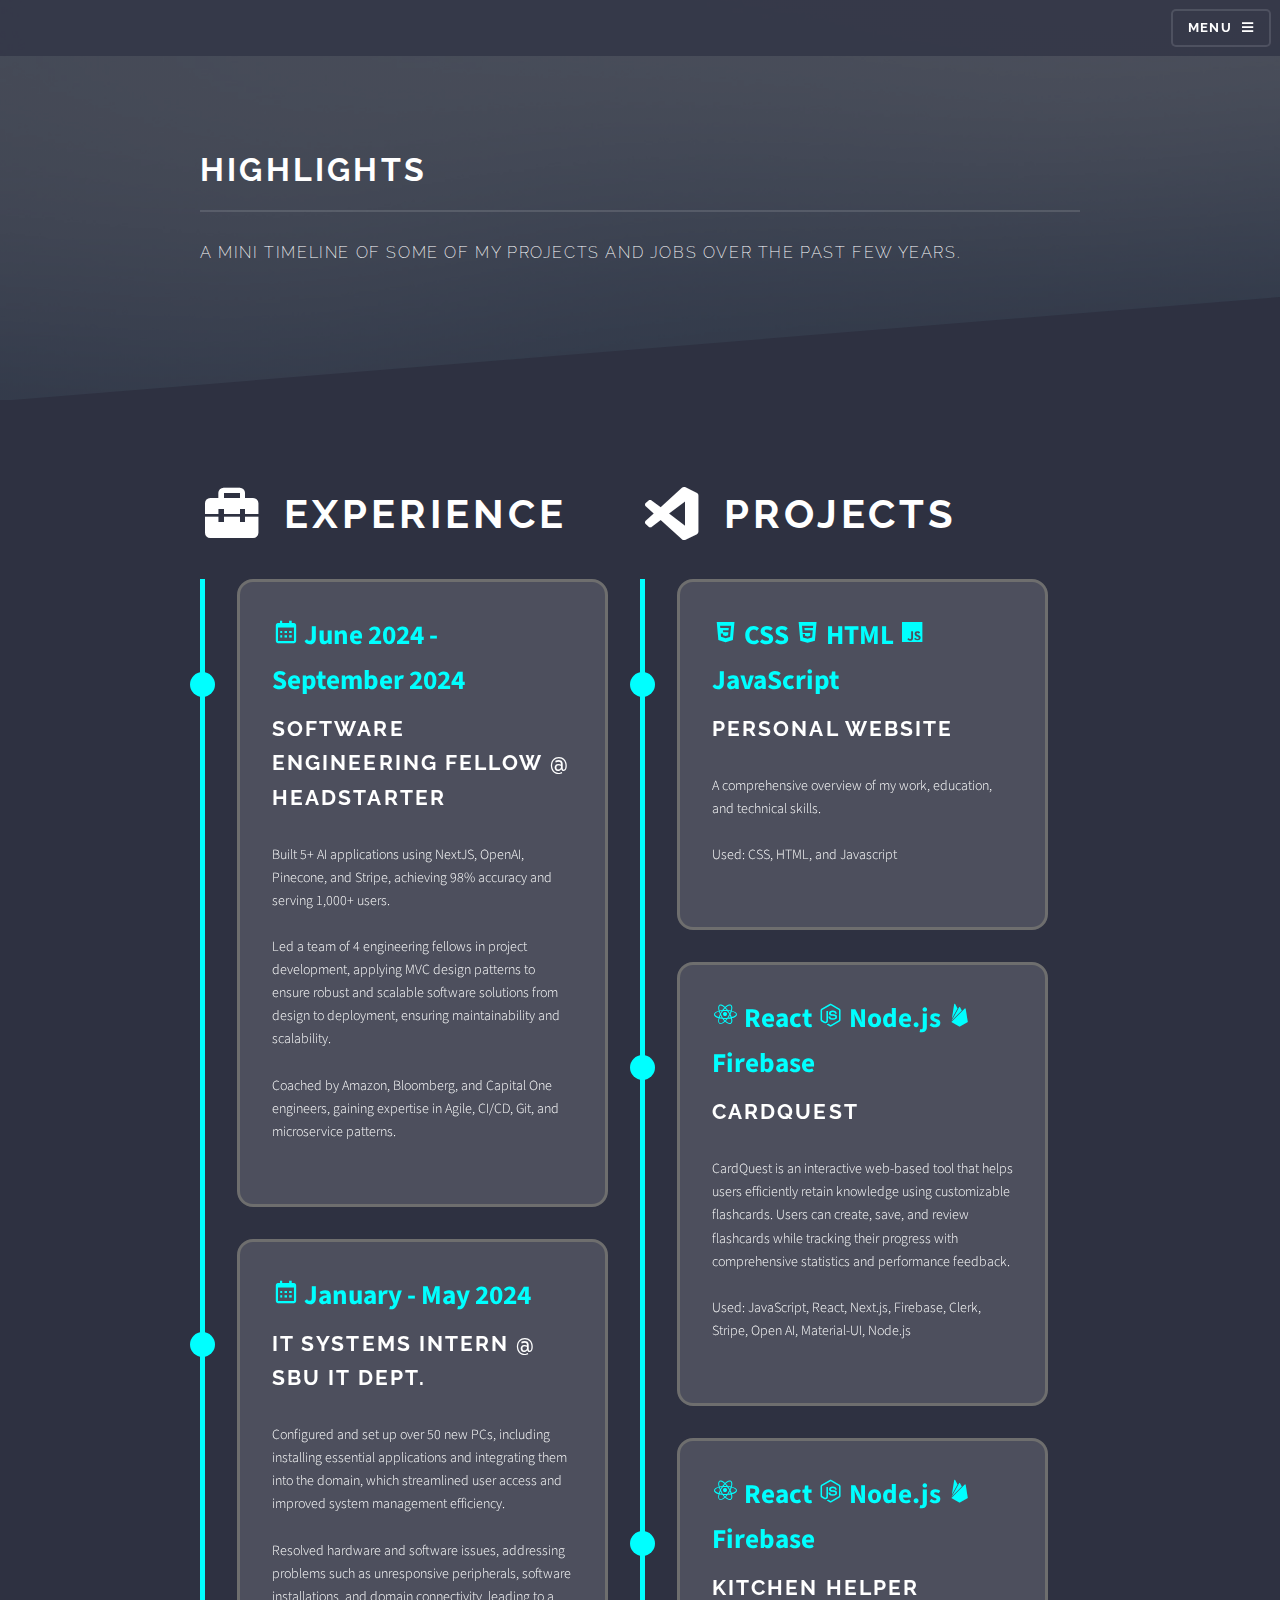
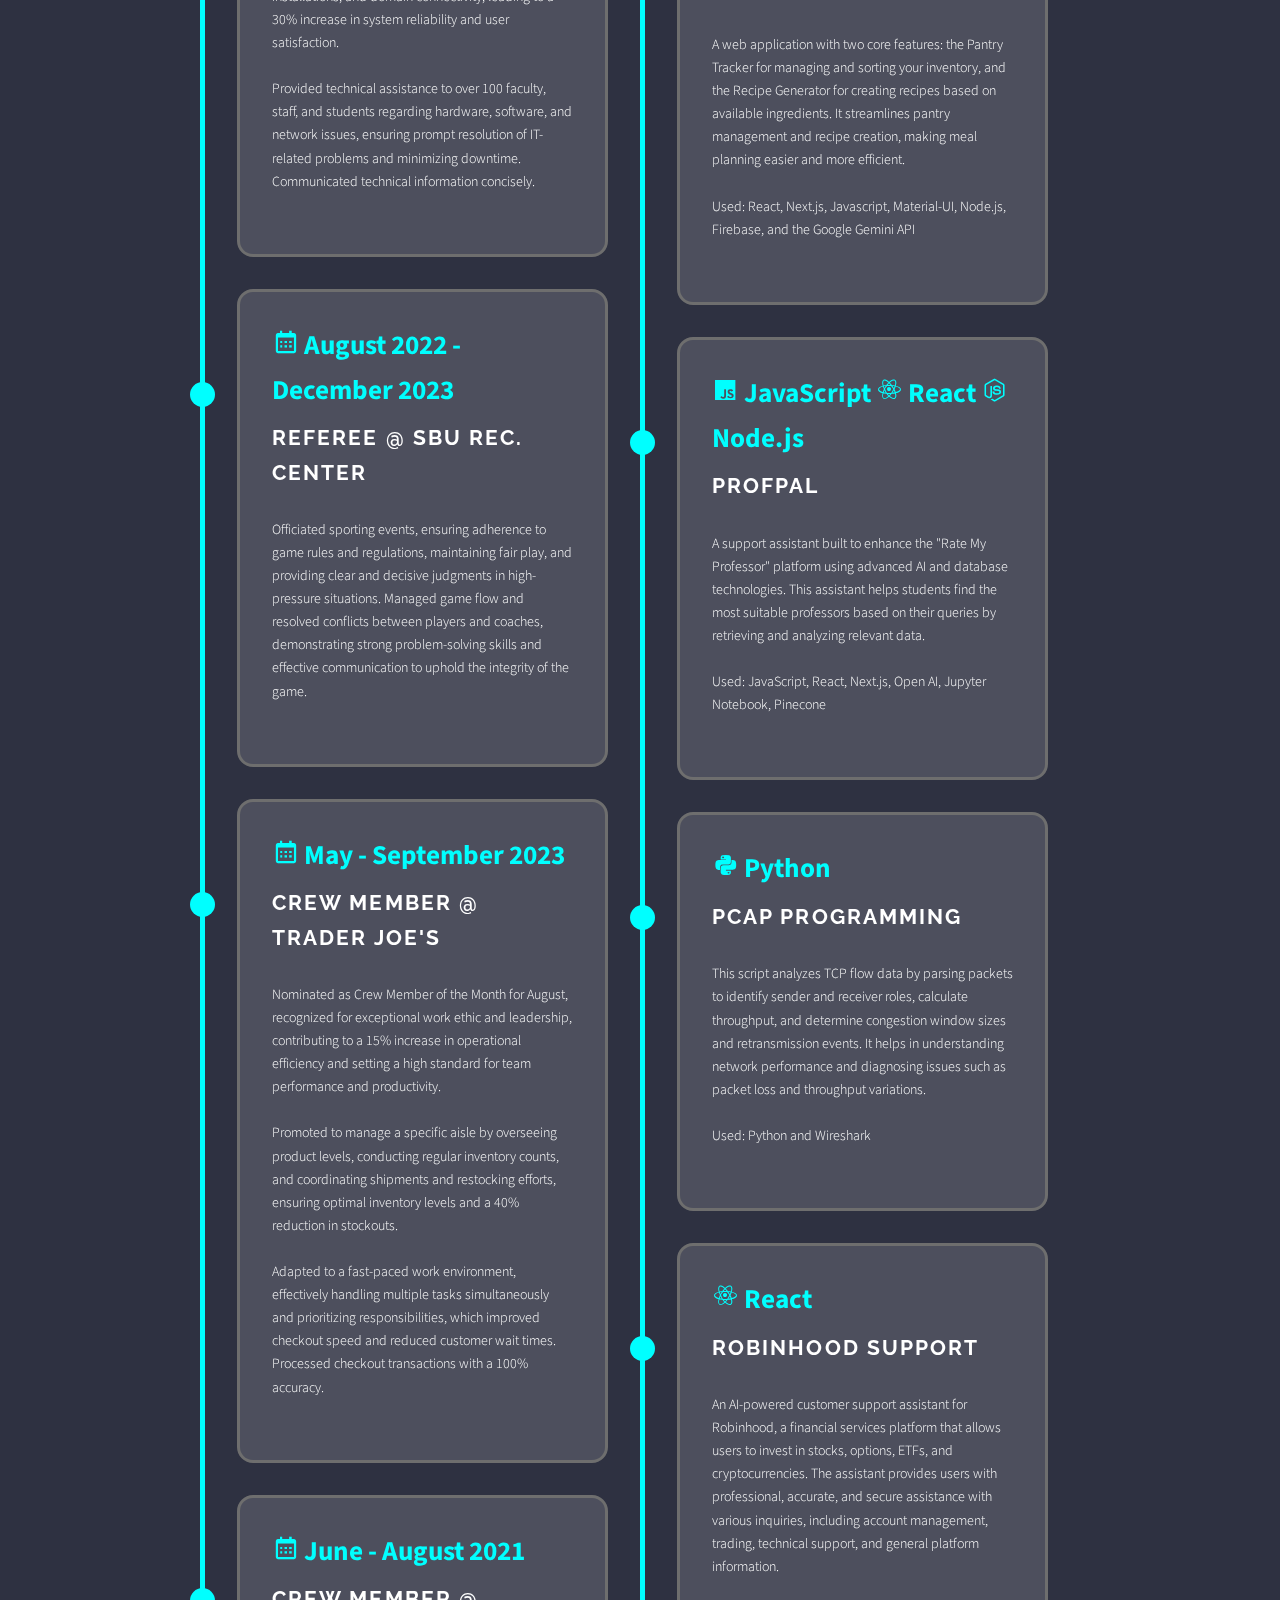
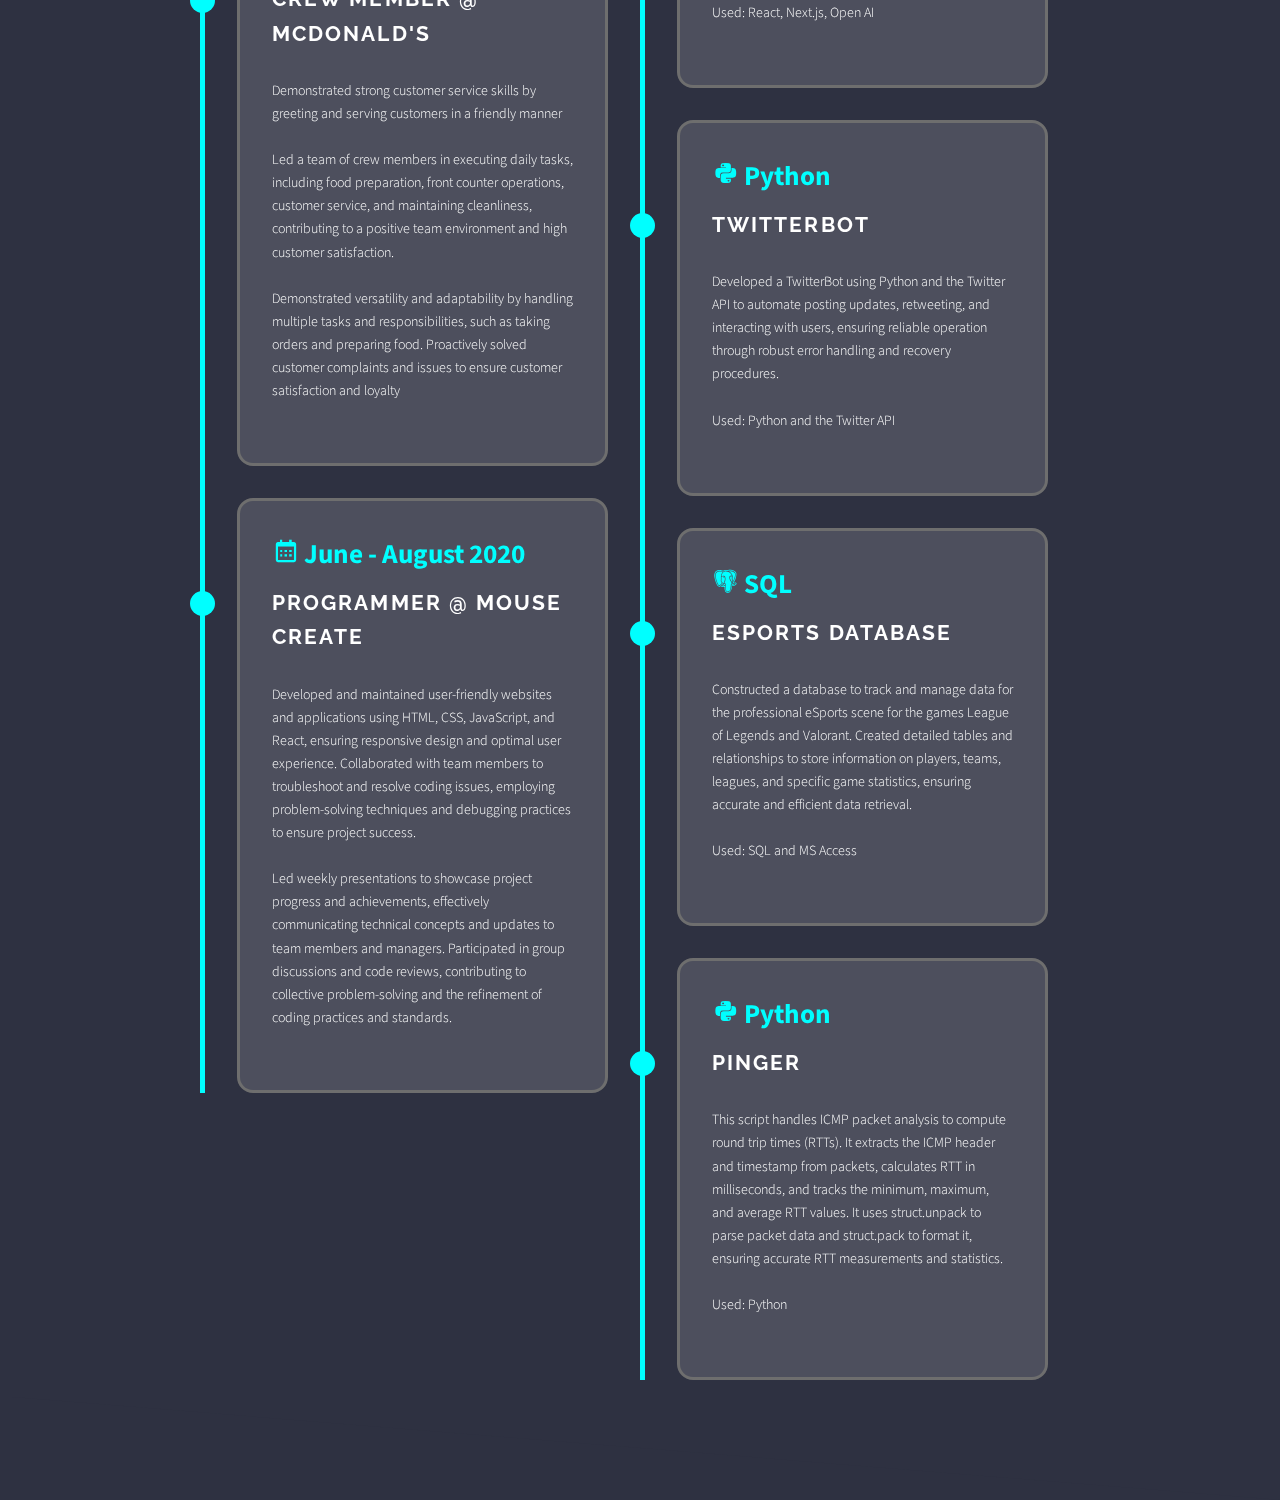
==== commit 91b0cb77: "updated info v2" ====
--- a/highlights.html
+++ b/highlights.html
@@ -56,7 +56,7 @@
 												<div class="content-box">
 													<div class="date">
 														<i class='bx bx-calendar'></i>
-															June 2024 - Present
+															June 2024 - September 2024
 													</div>
 													<h3>Software Engineering Fellow @ Headstarter</h3>
 													<p>Built 5+ AI applications using NextJS, OpenAI, Pinecone, and Stripe, achieving 98% accuracy and serving 1,000+ users.<br><br>
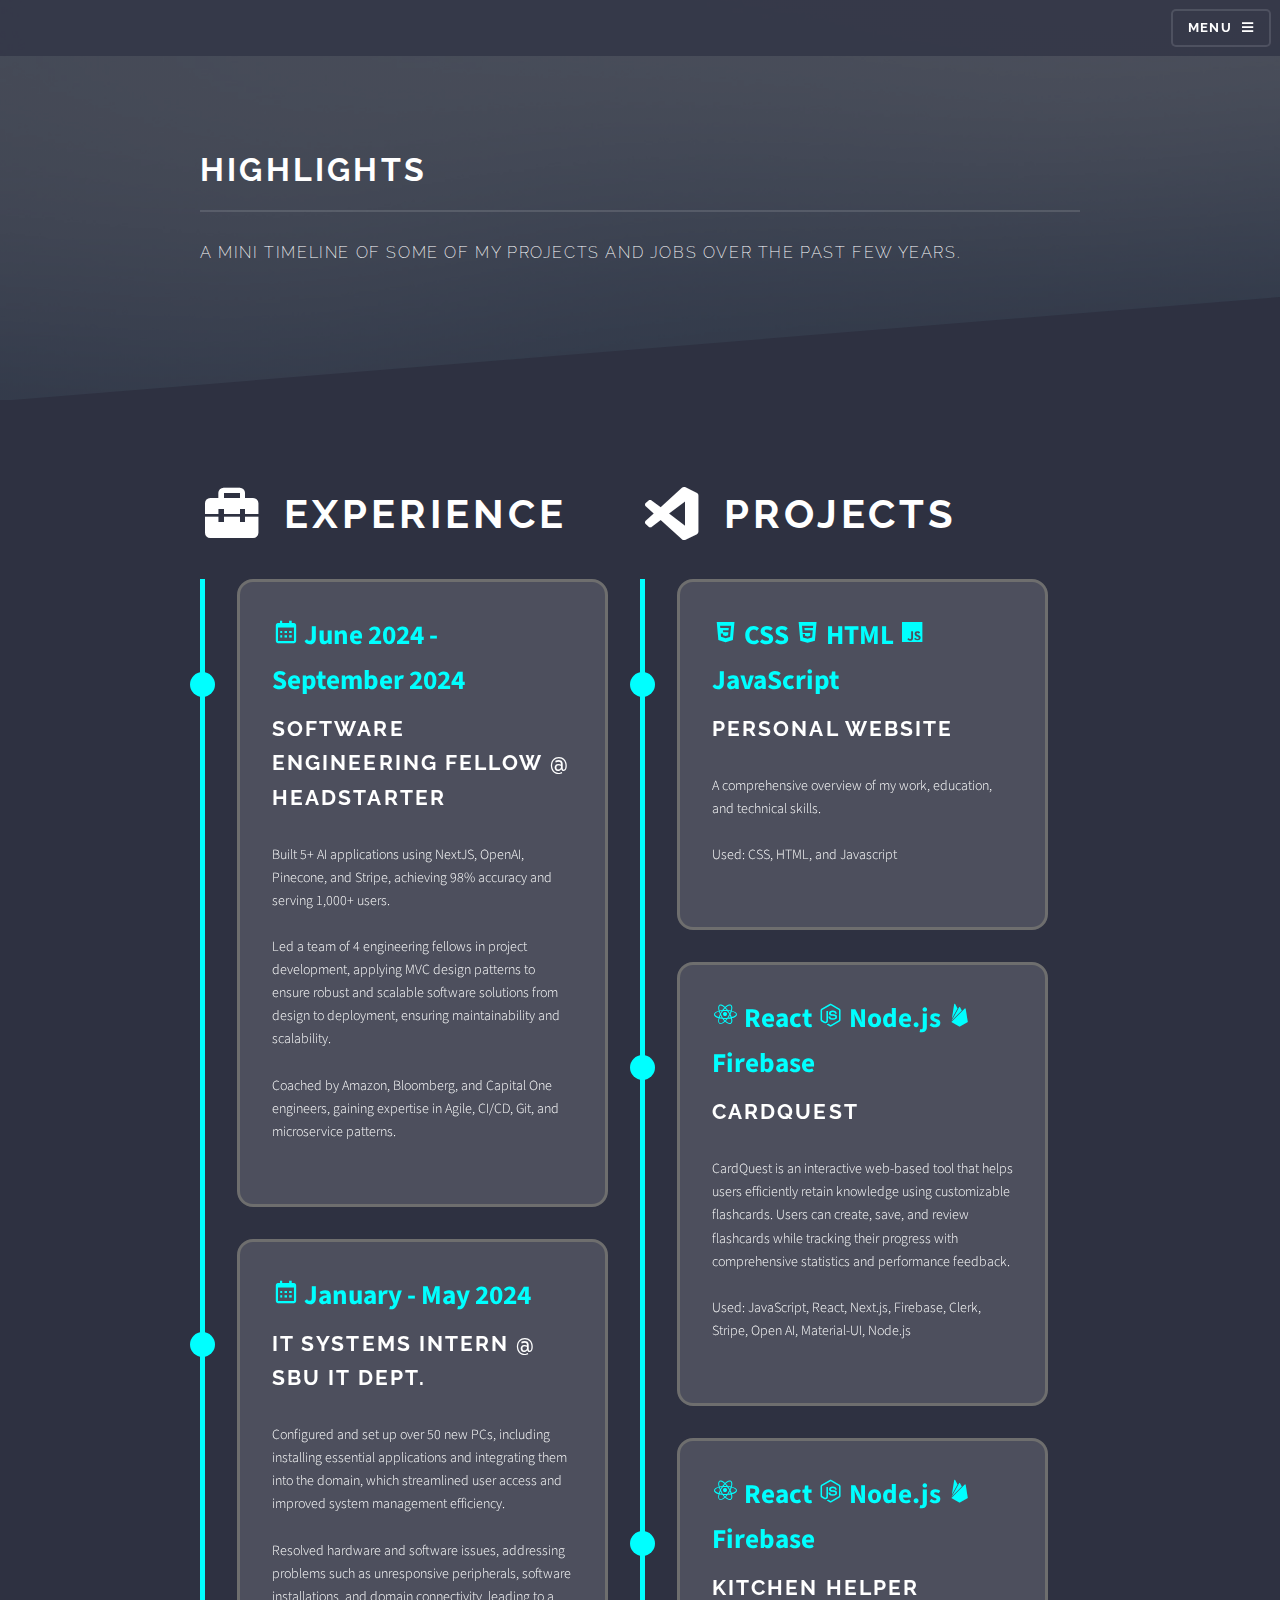
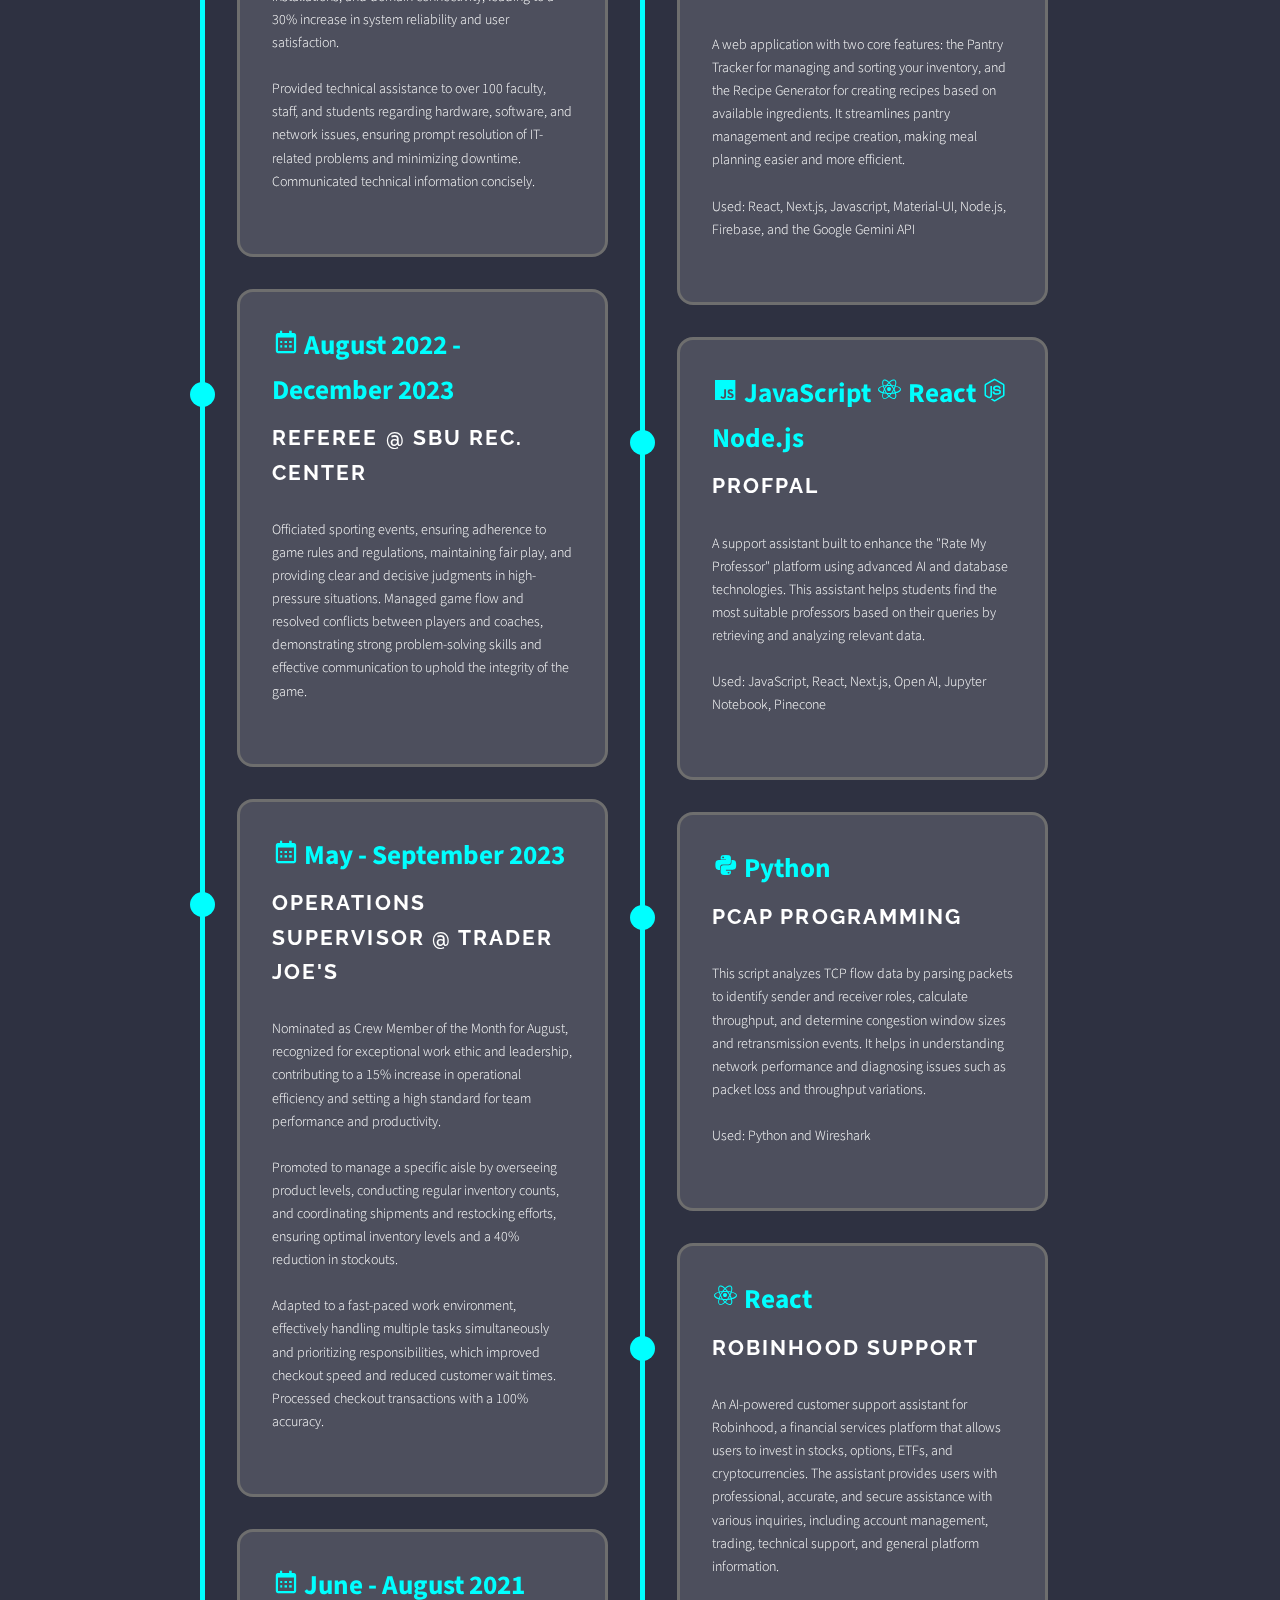
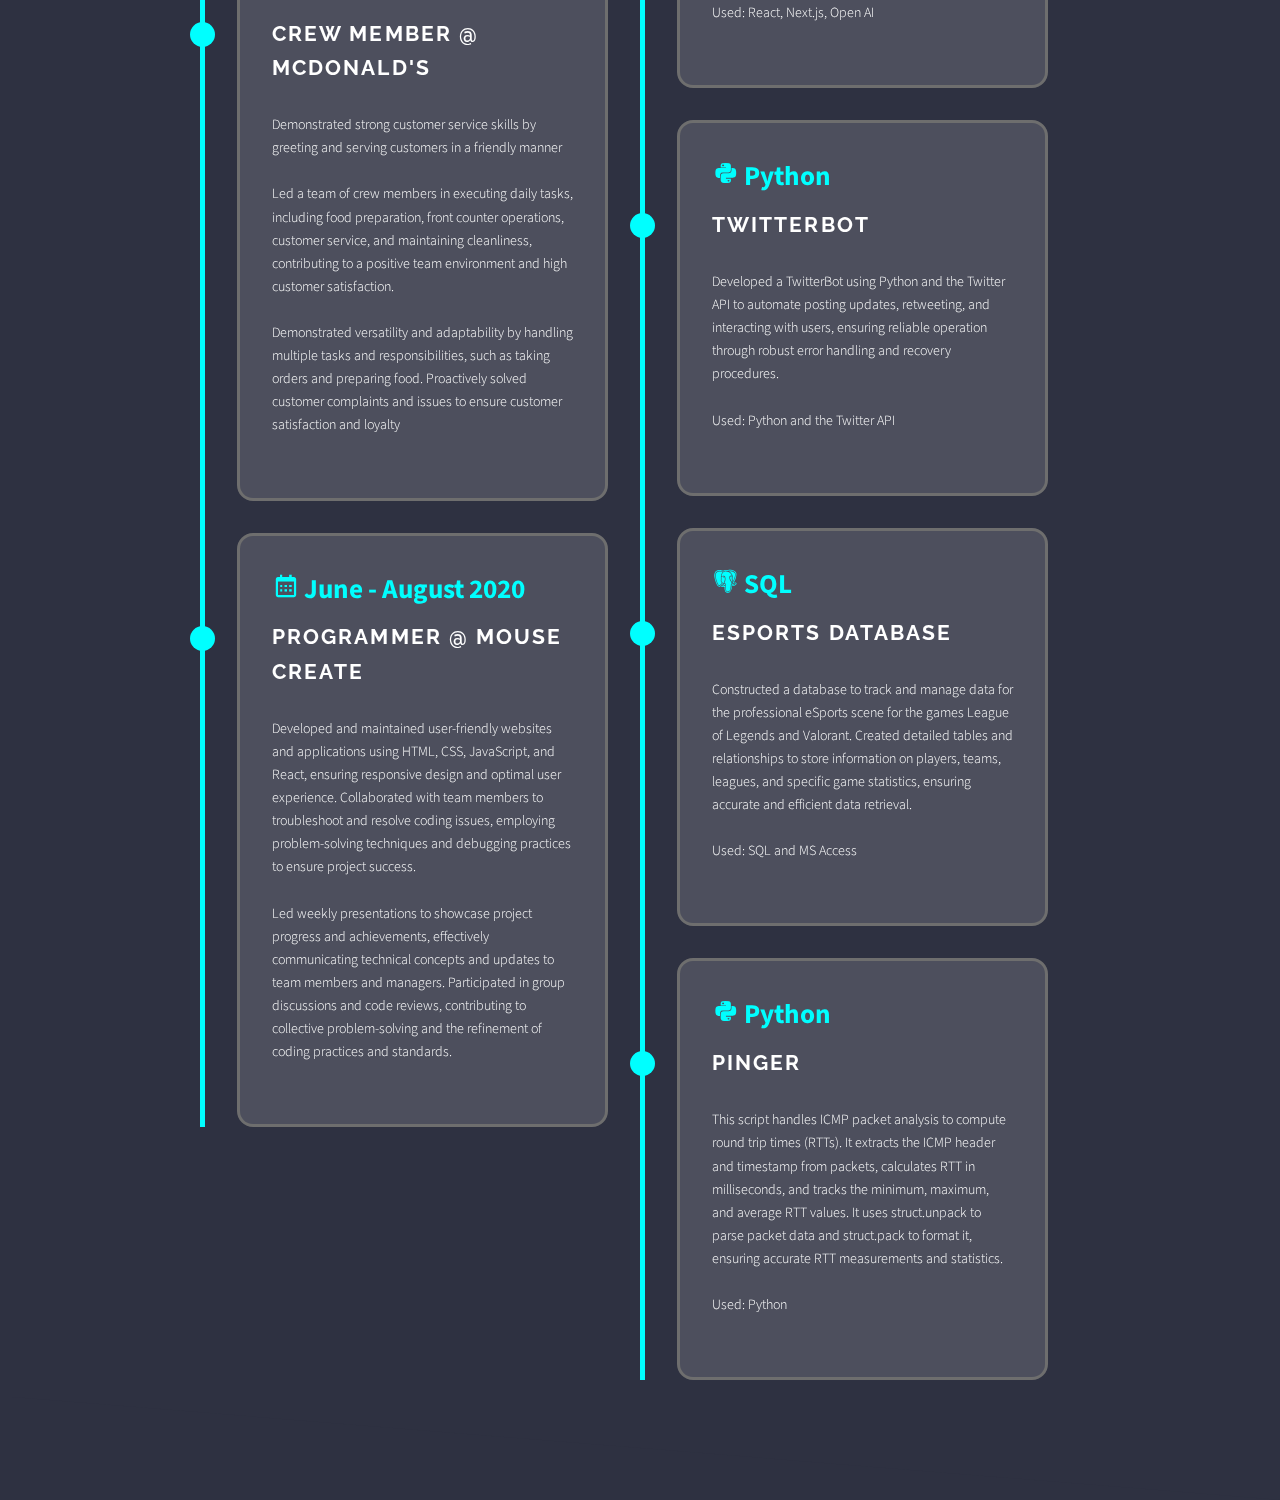
==== commit 34c0dea5: "updated info v3" ====
--- a/highlights.html
+++ b/highlights.html
@@ -89,7 +89,7 @@
 														<i class = 'bx bx-calendar'></i>
 															May - September 2023
 													</div>
-													<h3>Crew Member @ Trader Joe's</h3>
+													<h3>Operations Supervisor @ Trader Joe's</h3>
 													<p>Nominated as Crew Member of the Month for August, recognized for exceptional work ethic and leadership, contributing to a 15% increase in operational efficiency and setting a high standard for team performance and productivity.<br><br>
 														Promoted to manage a specific aisle by overseeing product levels, conducting regular inventory counts, and coordinating shipments and restocking efforts, ensuring optimal inventory levels and a 40% reduction in stockouts. <br><br>
 														Adapted to a fast-paced work environment, effectively handling multiple tasks simultaneously and prioritizing responsibilities, which improved checkout speed and reduced customer wait times. Processed checkout transactions with a 100% accuracy. 
